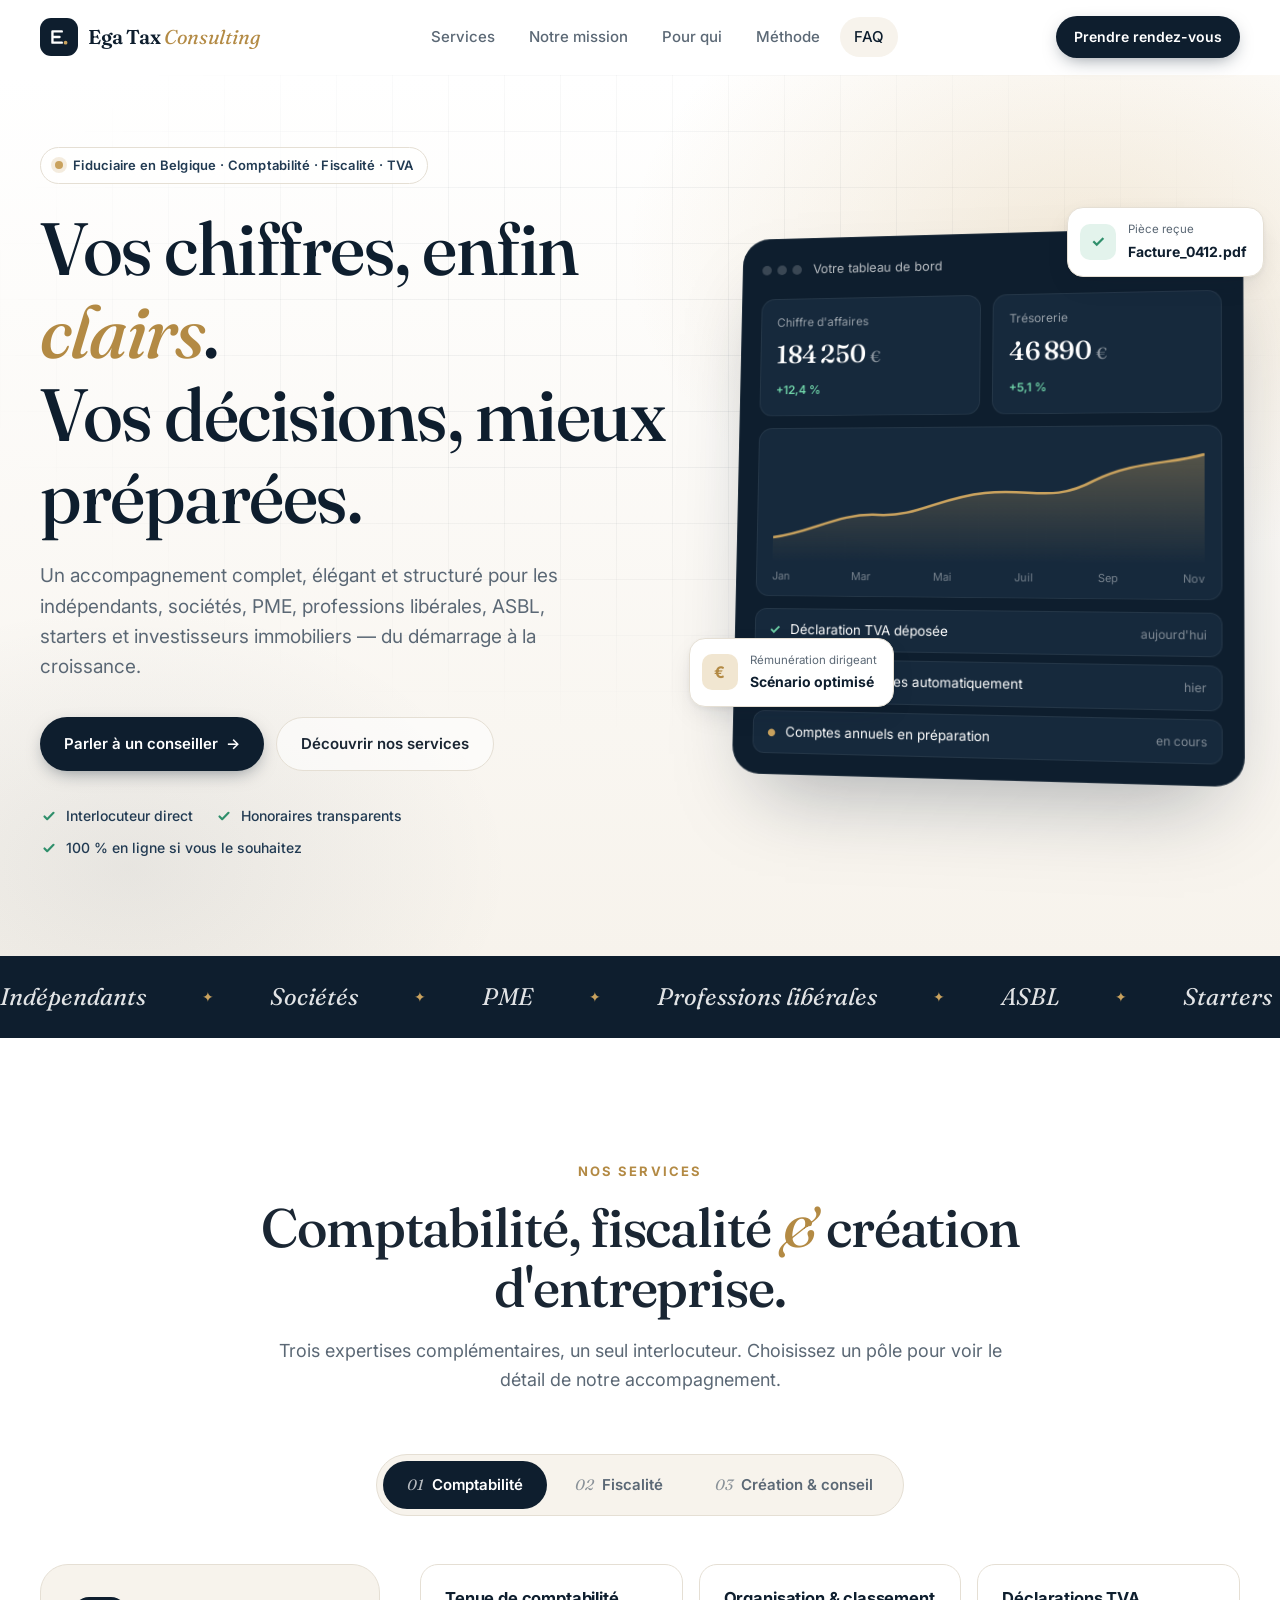
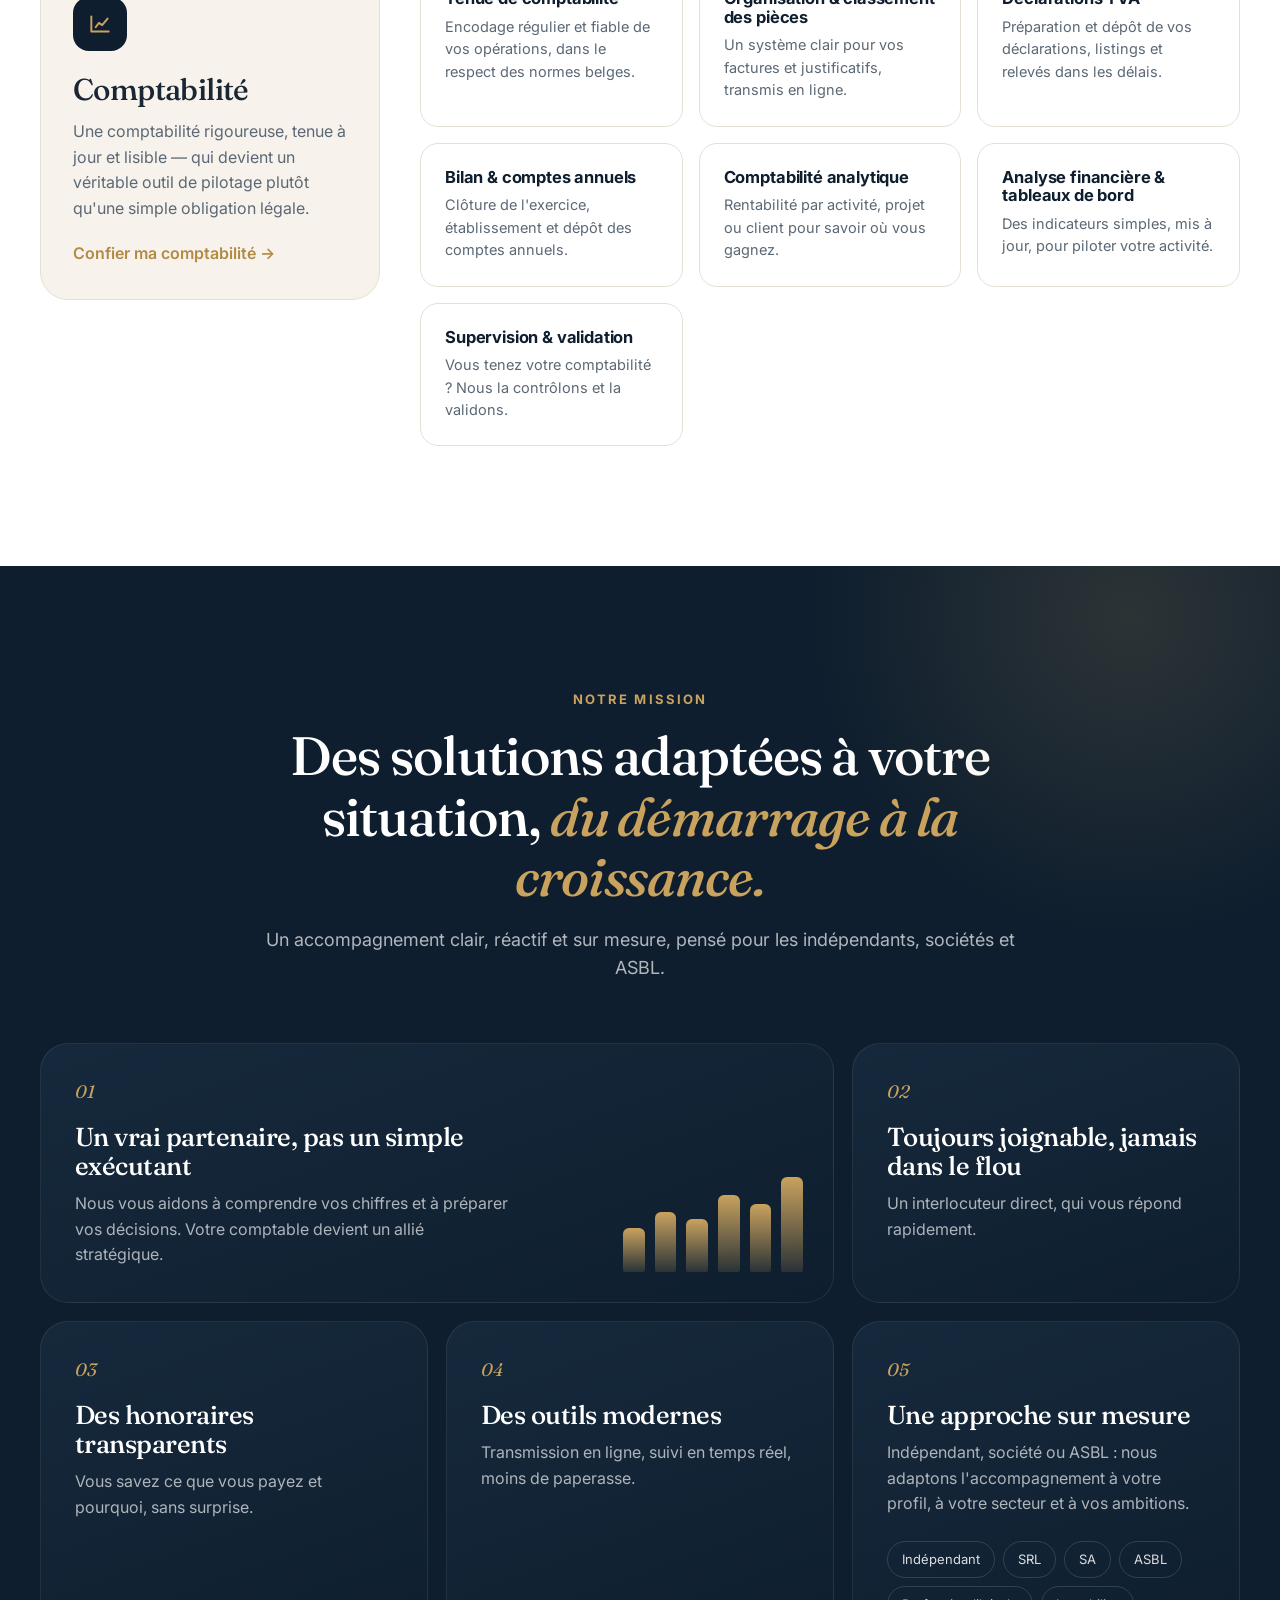
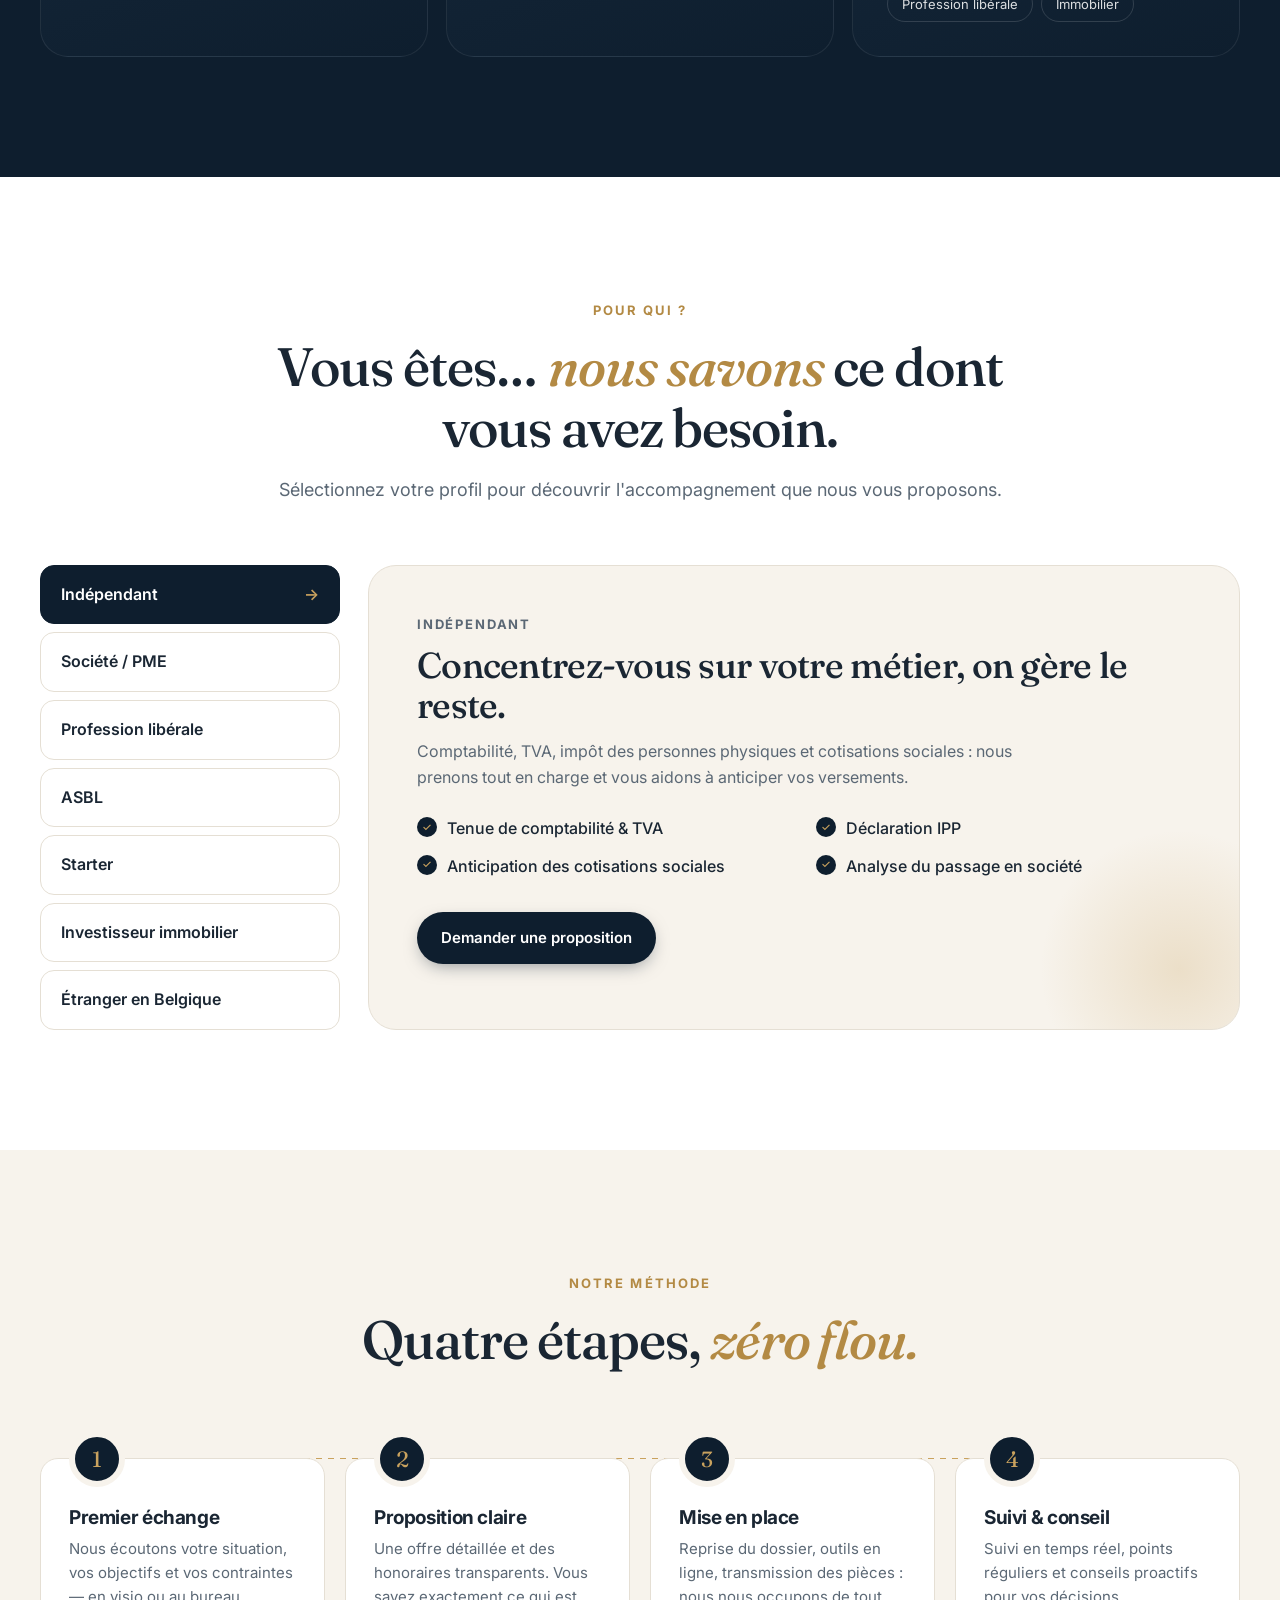
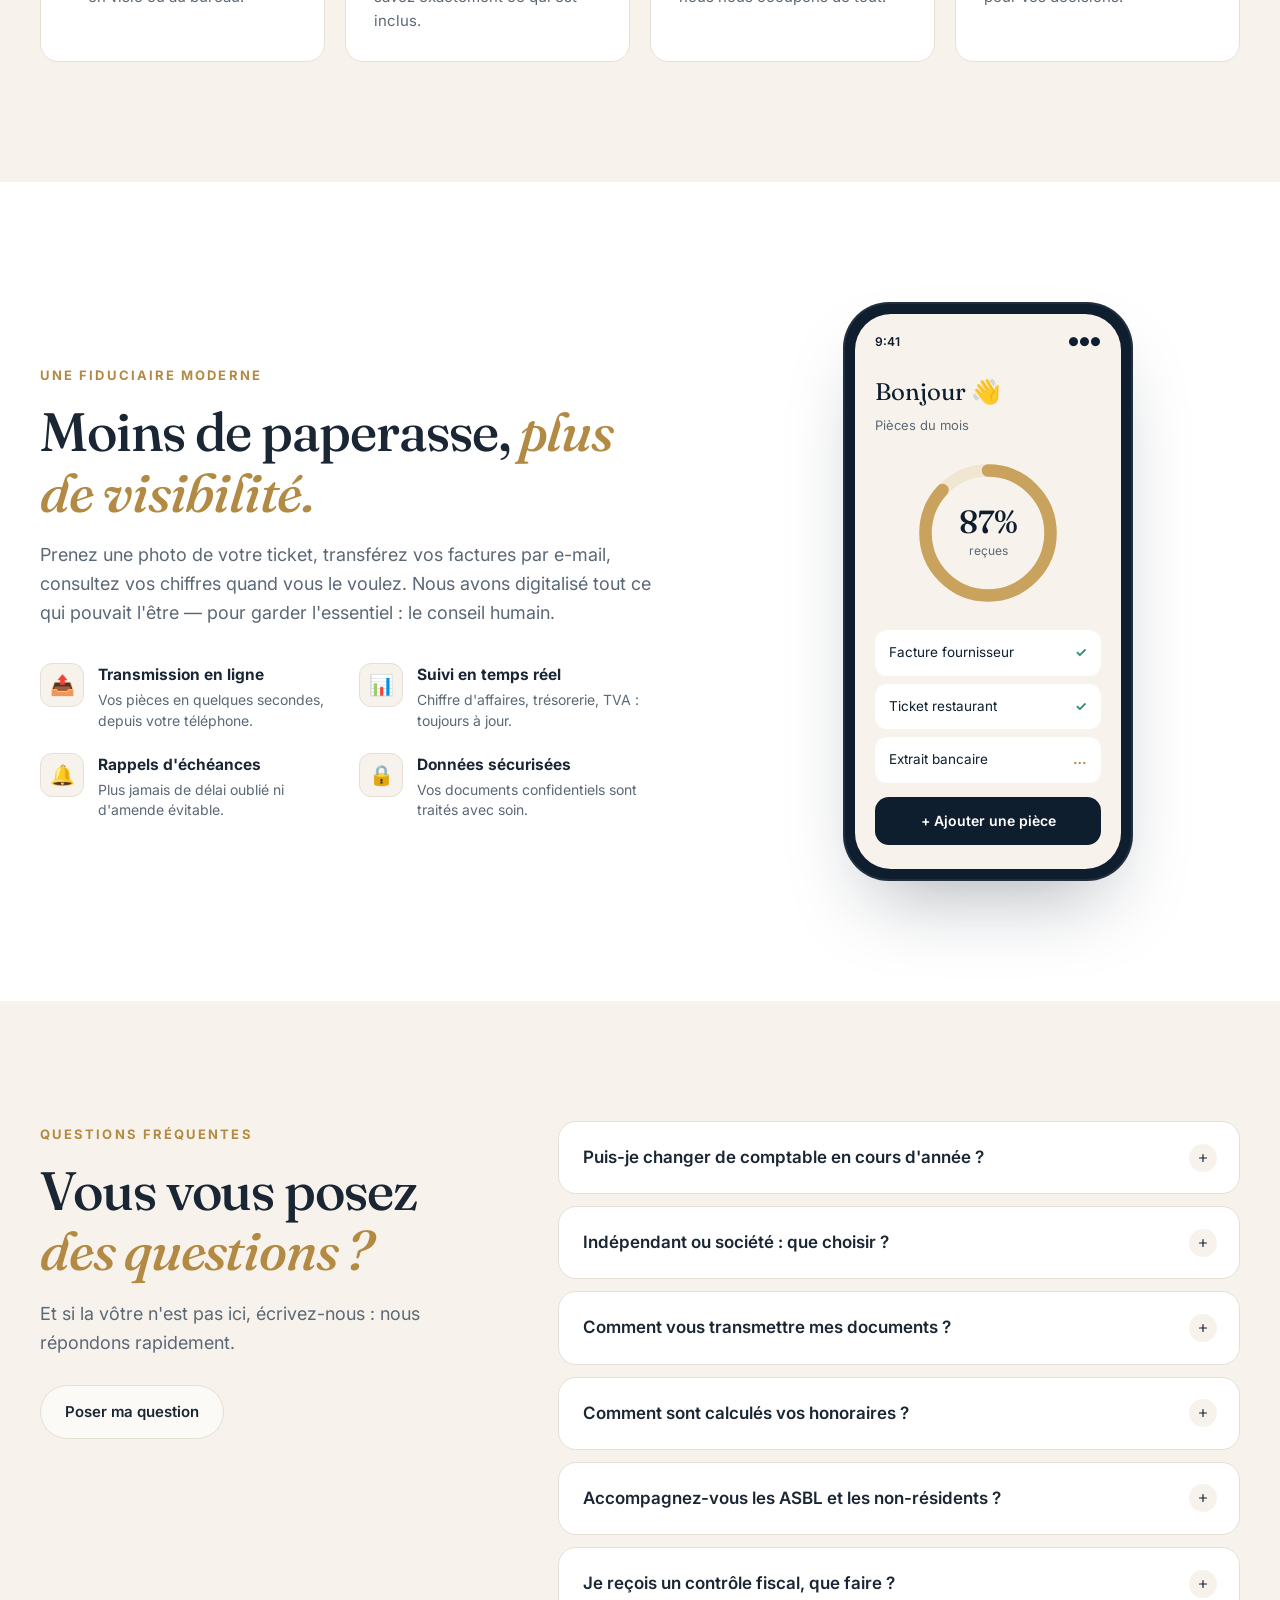
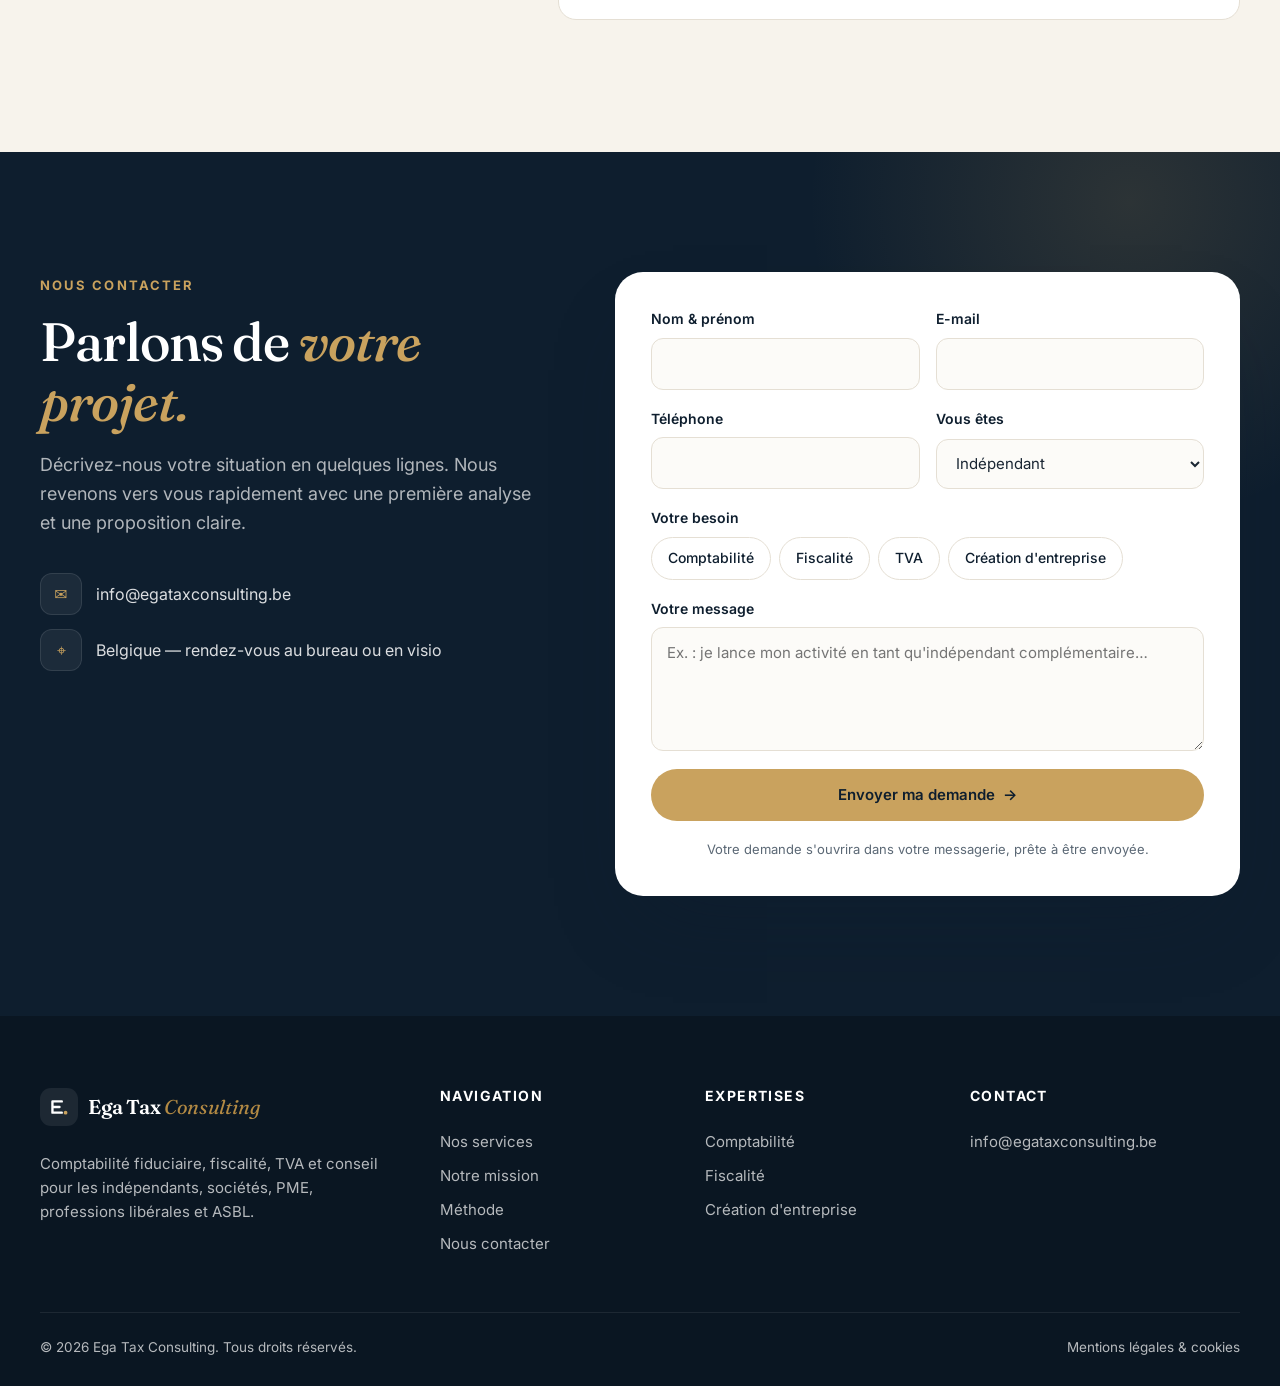
==== index.html @ bfbf15e9 "Site web Ega Tax Consulting Site vitrine statique et responsive : services (comptabilité, fiscalité," ====
<!doctype html>
<html lang="fr">
<head>
  <meta charset="utf-8">
  <meta name="viewport" content="width=device-width, initial-scale=1">
  <title>Ega Tax Consulting — Comptabilité, fiscalité & création d'entreprise</title>
  <meta name="description" content="Fiduciaire en Belgique : comptabilité, fiscalité, TVA et création d'entreprise pour indépendants, sociétés, PME, professions libérales, ASBL, starters et investisseurs immobiliers.">
  <meta name="theme-color" content="#0E1E2E">
  <meta property="og:title" content="Ega Tax Consulting — Vos chiffres, enfin clairs.">
  <meta property="og:description" content="Comptabilité, fiscalité et création d'entreprise. Un accompagnement clair, réactif et sur mesure.">
  <meta property="og:type" content="website">
  <link rel="icon" href="assets/favicon.svg" type="image/svg+xml">
  <link rel="preconnect" href="https://fonts.googleapis.com">
  <link rel="preconnect" href="https://fonts.gstatic.com" crossorigin>
  <link href="https://fonts.googleapis.com/css2?family=Fraunces:ital,opsz,wght@0,9..144,400;0,9..144,500;0,9..144,600;1,9..144,400;1,9..144,500&family=Inter:wght@400;500;600;700&display=swap" rel="stylesheet">
  <link rel="stylesheet" href="assets/styles.css">
  <script type="application/ld+json">
  {
    "@context": "https://schema.org",
    "@type": "AccountingService",
    "name": "Ega Tax Consulting",
    "description": "Comptabilité fiduciaire, fiscalité, TVA et conseil pour les indépendants, sociétés, PME, professions libérales et ASBL.",
    "email": "info@egataxconsulting.be",
    "areaServed": "BE",
    "knowsLanguage": "fr"
  }
  </script>
</head>
<body>
  <a class="skip" href="#main">Aller au contenu</a>

  <!-- ============ HEADER ============ -->
  <header class="nav" id="top">
    <div class="container nav__inner">
      <a href="#top" class="brand" aria-label="Ega Tax Consulting — accueil">
        <span class="brand__mark" aria-hidden="true">
          <svg viewBox="0 0 64 64"><path d="M18 20h20M18 32h15M18 44h20M18 20v24" stroke="currentColor" stroke-width="5" stroke-linecap="round" fill="none"/><circle cx="46" cy="44" r="4" fill="var(--gold)"/></svg>
        </span>
        <span class="brand__name">Ega Tax <span>Consulting</span></span>
      </a>
      <nav class="nav__links" aria-label="Navigation principale">
        <a href="#services">Services</a>
        <a href="#mission">Notre mission</a>
        <a href="#profils">Pour qui</a>
        <a href="#methode">Méthode</a>
        <a href="#faq">FAQ</a>
      </nav>
      <div class="nav__cta">
        <a href="#contact" class="btn btn--primary btn--sm">Prendre rendez-vous</a>
        <button class="burger" aria-label="Ouvrir le menu" aria-expanded="false" aria-controls="mobile-menu"><span></span><span></span></button>
      </div>
    </div>
    <div class="mobile-menu" id="mobile-menu" hidden>
      <a href="#services">Services</a>
      <a href="#mission">Notre mission</a>
      <a href="#profils">Pour qui</a>
      <a href="#methode">Méthode</a>
      <a href="#faq">FAQ</a>
      <a href="#contact" class="btn btn--primary">Prendre rendez-vous</a>
    </div>
  </header>

  <main id="main">
    <!-- ============ HERO ============ -->
    <section class="hero">
      <div class="hero__bg" aria-hidden="true"></div>
      <div class="container hero__grid">
        <div class="hero__copy">
          <p class="eyebrow reveal"><span class="dot"></span> Fiduciaire en Belgique · Comptabilité · Fiscalité · TVA</p>
          <h1 class="reveal">Vos chiffres, enfin <em>clairs</em>.<br>Vos décisions, mieux préparées.</h1>
          <p class="lead reveal">Un accompagnement complet, élégant et structuré pour les indépendants, sociétés, PME, professions libérales, ASBL, starters et investisseurs immobiliers — du démarrage à la croissance.</p>
          <div class="hero__actions reveal">
            <a href="#contact" class="btn btn--primary">Parler à un conseiller <span aria-hidden="true">→</span></a>
            <a href="#services" class="btn btn--ghost">Découvrir nos services</a>
          </div>
          <ul class="hero__proof reveal" aria-label="Nos engagements">
            <li><svg viewBox="0 0 20 20" aria-hidden="true"><path d="M5 10.5l3 3 7-7"/></svg>Interlocuteur direct</li>
            <li><svg viewBox="0 0 20 20" aria-hidden="true"><path d="M5 10.5l3 3 7-7"/></svg>Honoraires transparents</li>
            <li><svg viewBox="0 0 20 20" aria-hidden="true"><path d="M5 10.5l3 3 7-7"/></svg>100 % en ligne si vous le souhaitez</li>
          </ul>
        </div>

        <div class="hero__visual reveal" aria-label="Illustration de l'espace client">
          <div class="dash">
            <div class="dash__head">
              <div class="dash__dots"><i></i><i></i><i></i></div>
              <span>Votre tableau de bord</span>
              <span class="tag">Illustration</span>
            </div>
            <div class="dash__kpis">
              <div class="kpi"><small>Chiffre d'affaires</small><strong data-count="184250">0</strong><em class="up">+12,4 %</em></div>
              <div class="kpi"><small>Trésorerie</small><strong data-count="46890">0</strong><em class="up">+5,1 %</em></div>
            </div>
            <div class="dash__chart">
              <svg viewBox="0 0 320 120" preserveAspectRatio="none" aria-hidden="true">
                <defs>
                  <linearGradient id="g1" x1="0" x2="0" y1="0" y2="1"><stop offset="0" stop-color="#C9A25E" stop-opacity=".35"/><stop offset="1" stop-color="#C9A25E" stop-opacity="0"/></linearGradient>
                </defs>
                <path class="area" d="M0,95 C30,90 50,70 80,72 C110,74 125,55 160,50 C195,45 210,60 240,38 C270,18 295,22 320,12 L320,120 L0,120Z" fill="url(#g1)"/>
                <path class="line" d="M0,95 C30,90 50,70 80,72 C110,74 125,55 160,50 C195,45 210,60 240,38 C270,18 295,22 320,12" fill="none" stroke="#C9A25E" stroke-width="2.5"/>
              </svg>
              <div class="dash__months"><span>Jan</span><span>Mar</span><span>Mai</span><span>Juil</span><span>Sep</span><span>Nov</span></div>
            </div>
            <ul class="dash__feed">
              <li><span class="ok">✓</span> Déclaration TVA déposée <time>aujourd'hui</time></li>
              <li><span class="ok">✓</span> 23 pièces classées automatiquement <time>hier</time></li>
              <li><span class="wait">●</span> Comptes annuels en préparation <time>en cours</time></li>
            </ul>
          </div>
          <div class="float float--a"><span class="float__icon">€</span><div><small>Rémunération dirigeant</small><strong>Scénario optimisé</strong></div></div>
          <div class="float float--b"><span class="float__icon float__icon--green">✓</span><div><small>Pièce reçue</small><strong>Facture_0412.pdf</strong></div></div>
        </div>
      </div>
    </section>

    <!-- ============ AUDIENCE MARQUEE ============ -->
    <section class="marquee" aria-label="Nos clients">
      <div class="marquee__track">
        <span>Indépendants</span><span>Sociétés</span><span>PME</span><span>Professions libérales</span><span>ASBL</span><span>Starters</span><span>Investisseurs immobiliers</span><span>Non-résidents</span>
        <span aria-hidden="true">Indépendants</span><span aria-hidden="true">Sociétés</span><span aria-hidden="true">PME</span><span aria-hidden="true">Professions libérales</span><span aria-hidden="true">ASBL</span><span aria-hidden="true">Starters</span><span aria-hidden="true">Investisseurs immobiliers</span><span aria-hidden="true">Non-résidents</span>
      </div>
    </section>

    <!-- ============ SERVICES ============ -->
    <section class="section" id="services">
      <div class="container">
        <header class="section__head reveal">
          <p class="kicker">Nos services</p>
          <h2>Comptabilité, fiscalité <em>&amp;</em> création d'entreprise.</h2>
          <p class="section__sub">Trois expertises complémentaires, un seul interlocuteur. Choisissez un pôle pour voir le détail de notre accompagnement.</p>
        </header>

        <div class="tabs reveal" role="tablist" aria-label="Pôles de services">
          <button role="tab" aria-selected="true" aria-controls="p-compta" id="t-compta" class="tab">
            <span class="tab__num">01</span> Comptabilité
          </button>
          <button role="tab" aria-selected="false" aria-controls="p-fisca" id="t-fisca" class="tab" tabindex="-1">
            <span class="tab__num">02</span> Fiscalité
          </button>
          <button role="tab" aria-selected="false" aria-controls="p-crea" id="t-crea" class="tab" tabindex="-1">
            <span class="tab__num">03</span> Création &amp; conseil
          </button>
          <span class="tabs__ink" aria-hidden="true"></span>
        </div>

        <div class="panels">
          <!-- Comptabilité -->
          <div class="panel" role="tabpanel" id="p-compta" aria-labelledby="t-compta">
            <aside class="panel__intro">
              <div class="panel__icon"><svg viewBox="0 0 24 24"><path d="M4 19V5m0 14h16M8 15l3-4 3 2 5-6"/></svg></div>
              <h3>Comptabilité</h3>
              <p>Une comptabilité rigoureuse, tenue à jour et lisible — qui devient un véritable outil de pilotage plutôt qu'une simple obligation légale.</p>
              <a href="#contact" class="link">Confier ma comptabilité →</a>
            </aside>
            <ul class="cards">
              <li class="card"><h4>Tenue de comptabilité</h4><p>Encodage régulier et fiable de vos opérations, dans le respect des normes belges.</p></li>
              <li class="card"><h4>Organisation &amp; classement des pièces</h4><p>Un système clair pour vos factures et justificatifs, transmis en ligne.</p></li>
              <li class="card"><h4>Déclarations TVA</h4><p>Préparation et dépôt de vos déclarations, listings et relevés dans les délais.</p></li>
              <li class="card"><h4>Bilan &amp; comptes annuels</h4><p>Clôture de l'exercice, établissement et dépôt des comptes annuels.</p></li>
              <li class="card"><h4>Comptabilité analytique</h4><p>Rentabilité par activité, projet ou client pour savoir où vous gagnez.</p></li>
              <li class="card"><h4>Analyse financière &amp; tableaux de bord</h4><p>Des indicateurs simples, mis à jour, pour piloter votre activité.</p></li>
              <li class="card"><h4>Supervision &amp; validation</h4><p>Vous tenez votre comptabilité ? Nous la contrôlons et la validons.</p></li>
            </ul>
          </div>

          <!-- Fiscalité -->
          <div class="panel" role="tabpanel" id="p-fisca" aria-labelledby="t-fisca" hidden>
            <aside class="panel__intro">
              <div class="panel__icon"><svg viewBox="0 0 24 24"><path d="M7 17L17 7M8 8.5a1.5 1.5 0 100-.01M16 16.5a1.5 1.5 0 100-.01"/></svg></div>
              <h3>Fiscalité</h3>
              <p>Payer le juste impôt, ni plus ni moins. Nous anticipons, optimisons dans le cadre légal et vous défendons en cas de contrôle.</p>
              <a href="#contact" class="link">Faire le point sur ma fiscalité →</a>
            </aside>
            <ul class="cards">
              <li class="card"><h4>Impôt des personnes physiques</h4><p>Déclaration complète et vérification de l'avertissement-extrait de rôle.</p></li>
              <li class="card"><h4>Impôt des sociétés</h4><p>Déclaration, versements anticipés et planification fiscale.</p></li>
              <li class="card"><h4>Personnes morales &amp; non-résidents</h4><p>ASBL, fondations et contribuables non-résidents.</p></li>
              <li class="card"><h4>Rémunération du dirigeant</h4><p>Le bon mix rémunération, dividendes et avantages pour votre situation.</p></li>
              <li class="card"><h4>Conseil fiscal &amp; TVA</h4><p>Réponses claires à vos questions, avant de prendre une décision.</p></li>
              <li class="card"><h4>Contrôle fiscal</h4><p>Préparation, assistance et défense face à l'administration.</p></li>
              <li class="card"><h4>Fiscalité des étrangers en Belgique</h4><p>Expatriés, impatriés, frontaliers : une fiscalité souvent complexe, rendue simple.</p></li>
              <li class="card"><h4>Donations &amp; successions</h4><p>Anticiper la transmission de votre patrimoine sereinement.</p></li>
            </ul>
          </div>

          <!-- Création -->
          <div class="panel" role="tabpanel" id="p-crea" aria-labelledby="t-crea" hidden>
            <aside class="panel__intro">
              <div class="panel__icon"><svg viewBox="0 0 24 24"><path d="M12 3l2.5 5.5L20 9l-4 4 1 6-5-3-5 3 1-6-4-4 5.5-.5z"/></svg></div>
              <h3>Création &amp; conseil d'entreprise</h3>
              <p>De l'idée au lancement, puis à chaque étape clé : nous structurons votre projet sur des bases juridiques et financières solides.</p>
              <a href="#contact" class="link">Lancer mon projet →</a>
            </aside>
            <ul class="cards">
              <li class="card"><h4>Choix de la forme juridique</h4><p>Indépendant, SRL, SA, ASBL… le bon véhicule pour votre projet.</p></li>
              <li class="card"><h4>Création &amp; immatriculations</h4><p>BCE, guichet d'entreprises, caisse d'assurances sociales, TVA.</p></li>
              <li class="card"><h4>Statuts &amp; coordination notaire</h4><p>Rédaction des statuts et lien direct avec votre notaire.</p></li>
              <li class="card"><h4>Démarrage d'activité</h4><p>ONSS, TVA, publications : un lancement sans oubli.</p></li>
              <li class="card"><h4>Business plan &amp; plan financier</h4><p>Un plan crédible pour vous, votre banque et vos investisseurs.</p></li>
              <li class="card"><h4>Financement &amp; subsides</h4><p>Identification des aides et accompagnement dans les démarches.</p></li>
              <li class="card"><h4>Passage en société</h4><p>Savoir quand et comment passer d'indépendant à société.</p></li>
              <li class="card"><h4>Droit des sociétés &amp; publications</h4><p>Assemblées, modifications statutaires, publications au Moniteur.</p></li>
              <li class="card"><h4>Cessation &amp; clôture</h4><p>Arrêter une activité proprement, sans mauvaise surprise.</p></li>
            </ul>
          </div>
        </div>
      </div>
    </section>

    <!-- ============ MISSION / WHY ============ -->
    <section class="section section--ink" id="mission">
      <div class="container">
        <header class="section__head reveal">
          <p class="kicker kicker--light">Notre mission</p>
          <h2>Des solutions adaptées à votre situation, <em>du démarrage à la croissance.</em></h2>
          <p class="section__sub">Un accompagnement clair, réactif et sur mesure, pensé pour les indépendants, sociétés et ASBL.</p>
        </header>
        <div class="bento">
          <article class="tile tile--wide reveal">
            <span class="tile__n">01</span>
            <h3>Un vrai partenaire, pas un simple exécutant</h3>
            <p>Nous vous aidons à comprendre vos chiffres et à préparer vos décisions. Votre comptable devient un allié stratégique.</p>
            <div class="tile__art" aria-hidden="true">
              <div class="bars"><i style="--h:40%"></i><i style="--h:55%"></i><i style="--h:48%"></i><i style="--h:70%"></i><i style="--h:62%"></i><i style="--h:86%"></i></div>
            </div>
          </article>
          <article class="tile reveal">
            <span class="tile__n">02</span>
            <h3>Toujours joignable, jamais dans le flou</h3>
            <p>Un interlocuteur direct, qui vous répond rapidement.</p>
          </article>
          <article class="tile reveal">
            <span class="tile__n">03</span>
            <h3>Des honoraires transparents</h3>
            <p>Vous savez ce que vous payez et pourquoi, sans surprise.</p>
          </article>
          <article class="tile reveal">
            <span class="tile__n">04</span>
            <h3>Des outils modernes</h3>
            <p>Transmission en ligne, suivi en temps réel, moins de paperasse.</p>
          </article>
          <article class="tile reveal">
            <span class="tile__n">05</span>
            <h3>Une approche sur mesure</h3>
            <p>Indépendant, société ou ASBL : nous adaptons l'accompagnement à votre profil, à votre secteur et à vos ambitions.</p>
            <div class="chips" aria-hidden="true"><span>Indépendant</span><span>SRL</span><span>SA</span><span>ASBL</span><span>Profession libérale</span><span>Immobilier</span></div>
          </article>
        </div>
      </div>
    </section>

    <!-- ============ PROFILS ============ -->
    <section class="section" id="profils">
      <div class="container">
        <header class="section__head reveal">
          <p class="kicker">Pour qui ?</p>
          <h2>Vous êtes… <em>nous savons</em> ce dont vous avez besoin.</h2>
          <p class="section__sub">Sélectionnez votre profil pour découvrir l'accompagnement que nous vous proposons.</p>
        </header>
        <div class="profiles reveal">
          <div class="profiles__list" role="radiogroup" aria-label="Votre profil">
            <button class="pchip is-active" role="radio" aria-checked="true" data-p="independant">Indépendant</button>
            <button class="pchip" role="radio" aria-checked="false" data-p="societe">Société / PME</button>
            <button class="pchip" role="radio" aria-checked="false" data-p="liberal">Profession libérale</button>
            <button class="pchip" role="radio" aria-checked="false" data-p="asbl">ASBL</button>
            <button class="pchip" role="radio" aria-checked="false" data-p="starter">Starter</button>
            <button class="pchip" role="radio" aria-checked="false" data-p="immo">Investisseur immobilier</button>
            <button class="pchip" role="radio" aria-checked="false" data-p="expat">Étranger en Belgique</button>
          </div>
          <div class="profiles__card" aria-live="polite">
            <div class="profiles__body">
              <p class="profiles__kicker" id="pf-kicker"></p>
              <h3 id="pf-title"></h3>
              <p id="pf-text"></p>
              <ul id="pf-list" class="checklist"></ul>
              <a href="#contact" class="btn btn--primary" id="pf-cta">Demander une proposition</a>
            </div>
          </div>
        </div>
      </div>
    </section>

    <!-- ============ METHODE ============ -->
    <section class="section section--cream" id="methode">
      <div class="container">
        <header class="section__head reveal">
          <p class="kicker">Notre méthode</p>
          <h2>Quatre étapes, <em>zéro flou.</em></h2>
        </header>
        <ol class="steps">
          <li class="step reveal"><span class="step__n">1</span><h3>Premier échange</h3><p>Nous écoutons votre situation, vos objectifs et vos contraintes — en visio ou au bureau.</p></li>
          <li class="step reveal"><span class="step__n">2</span><h3>Proposition claire</h3><p>Une offre détaillée et des honoraires transparents. Vous savez exactement ce qui est inclus.</p></li>
          <li class="step reveal"><span class="step__n">3</span><h3>Mise en place</h3><p>Reprise du dossier, outils en ligne, transmission des pièces : nous nous occupons de tout.</p></li>
          <li class="step reveal"><span class="step__n">4</span><h3>Suivi &amp; conseil</h3><p>Suivi en temps réel, points réguliers et conseils proactifs pour vos décisions.</p></li>
        </ol>
      </div>
    </section>

    <!-- ============ DIGITAL ============ -->
    <section class="section">
      <div class="container digital">
        <div class="digital__copy reveal">
          <p class="kicker">Une fiduciaire moderne</p>
          <h2>Moins de paperasse, <em>plus de visibilité.</em></h2>
          <p class="section__sub">Prenez une photo de votre ticket, transférez vos factures par e-mail, consultez vos chiffres quand vous le voulez. Nous avons digitalisé tout ce qui pouvait l'être — pour garder l'essentiel : le conseil humain.</p>
          <ul class="features">
            <li><span>📤</span><div><strong>Transmission en ligne</strong><small>Vos pièces en quelques secondes, depuis votre téléphone.</small></div></li>
            <li><span>📊</span><div><strong>Suivi en temps réel</strong><small>Chiffre d'affaires, trésorerie, TVA : toujours à jour.</small></div></li>
            <li><span>🔔</span><div><strong>Rappels d'échéances</strong><small>Plus jamais de délai oublié ni d'amende évitable.</small></div></li>
            <li><span>🔒</span><div><strong>Données sécurisées</strong><small>Vos documents confidentiels sont traités avec soin.</small></div></li>
          </ul>
        </div>
        <div class="phone reveal" aria-hidden="true">
          <div class="phone__screen">
            <div class="phone__top"><span>9:41</span><span>●●●</span></div>
            <p class="phone__hello">Bonjour 👋</p>
            <p class="phone__label">Pièces du mois</p>
            <div class="phone__ring"><svg viewBox="0 0 120 120"><circle cx="60" cy="60" r="50" class="bg"/><circle cx="60" cy="60" r="50" class="fg"/></svg><strong>87%</strong><small>reçues</small></div>
            <div class="phone__row"><span>Facture fournisseur</span><b>✓</b></div>
            <div class="phone__row"><span>Ticket restaurant</span><b>✓</b></div>
            <div class="phone__row muted"><span>Extrait bancaire</span><b>…</b></div>
            <div class="phone__btn">+ Ajouter une pièce</div>
          </div>
        </div>
      </div>
    </section>

    <!-- ============ FAQ ============ -->
    <section class="section section--cream" id="faq">
      <div class="container faq">
        <header class="section__head section__head--left reveal">
          <p class="kicker">Questions fréquentes</p>
          <h2>Vous vous posez <em>des questions ?</em></h2>
          <p class="section__sub">Et si la vôtre n'est pas ici, écrivez-nous : nous répondons rapidement.</p>
          <a href="#contact" class="btn btn--ghost">Poser ma question</a>
        </header>
        <div class="faq__list reveal">
          <details>
            <summary>Puis-je changer de comptable en cours d'année ?</summary>
            <p>Oui. Nous prenons contact avec votre comptable actuel pour organiser la reprise de votre dossier et assurer une transition sans rupture de vos obligations.</p>
          </details>
          <details>
            <summary>Indépendant ou société : que choisir ?</summary>
            <p>Cela dépend de vos revenus, de vos risques, de vos projets et de votre patrimoine. Nous comparons les scénarios chiffrés avec vous avant toute décision, puis nous nous chargeons des démarches.</p>
          </details>
          <details>
            <summary>Comment vous transmettre mes documents ?</summary>
            <p>En ligne, de préférence : photo, e-mail ou dépôt sur votre espace. Nous restons évidemment disponibles si vous préférez nous remettre vos documents en main propre.</p>
          </details>
          <details>
            <summary>Comment sont calculés vos honoraires ?</summary>
            <p>Selon la taille et la complexité de votre dossier. Vous recevez une proposition claire et détaillée avant de vous engager : pas de frais cachés.</p>
          </details>
          <details>
            <summary>Accompagnez-vous les ASBL et les non-résidents ?</summary>
            <p>Oui. Nous prenons en charge la comptabilité et les obligations des ASBL, ainsi que la fiscalité des personnes morales, des non-résidents et des étrangers établis en Belgique.</p>
          </details>
          <details>
            <summary>Je reçois un contrôle fiscal, que faire ?</summary>
            <p>Ne répondez pas dans la précipitation. Contactez-nous : nous analysons la demande, préparons les éléments et vous assistons dans les échanges avec l'administration.</p>
          </details>
        </div>
      </div>
    </section>

    <!-- ============ CONTACT ============ -->
    <section class="section section--ink contact" id="contact">
      <div class="container contact__grid">
        <div class="contact__copy reveal">
          <p class="kicker kicker--light">Nous contacter</p>
          <h2>Parlons de <em>votre projet.</em></h2>
          <p class="section__sub">Décrivez-nous votre situation en quelques lignes. Nous revenons vers vous rapidement avec une première analyse et une proposition claire.</p>
          <ul class="contact__info">
            <li><span>✉</span><a href="mailto:info@egataxconsulting.be">info@egataxconsulting.be</a></li>
            <li><span>⌖</span>Belgique — rendez-vous au bureau ou en visio</li>
          </ul>
        </div>
        <form class="form reveal" id="contact-form" novalidate>
          <div class="form__row">
            <label>Nom &amp; prénom<input name="nom" required autocomplete="name"></label>
            <label>E-mail<input name="email" type="email" required autocomplete="email"></label>
          </div>
          <div class="form__row">
            <label>Téléphone<input name="tel" type="tel" autocomplete="tel"></label>
            <label>Vous êtes
              <select name="profil">
                <option>Indépendant</option><option>Société / PME</option><option>Profession libérale</option><option>ASBL</option><option>Starter</option><option>Investisseur immobilier</option><option>Particulier</option>
              </select>
            </label>
          </div>
          <fieldset class="form__needs">
            <legend>Votre besoin</legend>
            <label class="check"><input type="checkbox" name="besoin" value="Comptabilité"><span>Comptabilité</span></label>
            <label class="check"><input type="checkbox" name="besoin" value="Fiscalité"><span>Fiscalité</span></label>
            <label class="check"><input type="checkbox" name="besoin" value="TVA"><span>TVA</span></label>
            <label class="check"><input type="checkbox" name="besoin" value="Création d'entreprise"><span>Création d'entreprise</span></label>
          </fieldset>
          <label>Votre message<textarea name="message" rows="4" required placeholder="Ex. : je lance mon activité en tant qu'indépendant complémentaire…"></textarea></label>
          <button class="btn btn--gold btn--block" type="submit">Envoyer ma demande <span aria-hidden="true">→</span></button>
          <p class="form__note" id="form-note" role="status">Votre demande s'ouvrira dans votre messagerie, prête à être envoyée.</p>
        </form>
      </div>
    </section>
  </main>

  <!-- ============ FOOTER ============ -->
  <footer class="footer">
    <div class="container footer__grid">
      <div>
        <a href="#top" class="brand brand--light">
          <span class="brand__mark" aria-hidden="true"><svg viewBox="0 0 64 64"><path d="M18 20h20M18 32h15M18 44h20M18 20v24" stroke="currentColor" stroke-width="5" stroke-linecap="round" fill="none"/><circle cx="46" cy="44" r="4" fill="var(--gold)"/></svg></span>
          <span class="brand__name">Ega Tax <span>Consulting</span></span>
        </a>
        <p class="footer__about">Comptabilité fiduciaire, fiscalité, TVA et conseil pour les indépendants, sociétés, PME, professions libérales et ASBL.</p>
      </div>
      <nav aria-label="Pied de page">
        <h4>Navigation</h4>
        <a href="#services">Nos services</a><a href="#mission">Notre mission</a><a href="#methode">Méthode</a><a href="#contact">Nous contacter</a>
      </nav>
      <nav aria-label="Services">
        <h4>Expertises</h4>
        <a href="#services" data-tab="t-compta">Comptabilité</a><a href="#services" data-tab="t-fisca">Fiscalité</a><a href="#services" data-tab="t-crea">Création d'entreprise</a>
      </nav>
      <div>
        <h4>Contact</h4>
        <a href="mailto:info@egataxconsulting.be">info@egataxconsulting.be</a>
      </div>
    </div>
    <div class="container footer__bottom">
      <span>© <span id="year"></span> Ega Tax Consulting. Tous droits réservés.</span>
      <a href="mentions-legales.html">Mentions légales &amp; cookies</a>
    </div>
  </footer>

  <script src="assets/main.js" defer></script>
</body>
</html>
---- assets/styles.css ----
/* =========================================================
   Ega Tax Consulting — design system
   ========================================================= */
:root {
  --ink: #0E1E2E;
  --ink-2: #16293C;
  --ink-3: #213A52;
  --cream: #F7F3EC;
  --paper: #FFFFFF;
  --gold: #C9A25E;
  --gold-2: #B38A44;
  --gold-soft: #F1E6D1;
  --text: #1A2633;
  --muted: #5B6875;
  --line: #E5DFD4;
  --green: #2F8F6B;

  --serif: "Fraunces", Georgia, "Times New Roman", serif;
  --sans: "Inter", system-ui, -apple-system, "Segoe UI", Roboto, sans-serif;

  --r-sm: 10px;
  --r: 18px;
  --r-lg: 28px;
  --shadow-sm: 0 1px 2px rgba(14,30,46,.06), 0 2px 8px rgba(14,30,46,.05);
  --shadow: 0 10px 30px -10px rgba(14,30,46,.18), 0 2px 6px rgba(14,30,46,.05);
  --shadow-lg: 0 40px 80px -30px rgba(14,30,46,.35);
  --ease: cubic-bezier(.2,.7,.2,1);
  --container: 1200px;
}

*, *::before, *::after { box-sizing: border-box; }
html { scroll-behavior: smooth; scroll-padding-top: 90px; -webkit-text-size-adjust: 100%; }
body {
  margin: 0; font-family: var(--sans); color: var(--text); background: var(--paper);
  font-size: 16px; line-height: 1.6; -webkit-font-smoothing: antialiased; overflow-x: hidden;
}
img, svg { display: block; max-width: 100%; }
a { color: inherit; text-decoration: none; }
button { font: inherit; color: inherit; cursor: pointer; background: none; border: 0; }
h1, h2, h3, h4 { margin: 0; line-height: 1.12; letter-spacing: -.02em; }
h1, h2 { font-family: var(--serif); font-weight: 500; }
h1 em, h2 em { font-style: italic; color: var(--gold-2); }
p { margin: 0; }
::selection { background: var(--gold); color: var(--ink); }

.container { width: min(100% - 32px, var(--container)); margin-inline: auto; }
.skip { position: absolute; left: -999px; top: 8px; background: var(--ink); color: #fff; padding: 8px 14px; border-radius: 8px; z-index: 100; }
.skip:focus { left: 16px; }
:focus-visible { outline: 2px solid var(--gold); outline-offset: 3px; border-radius: 6px; }

/* ---------- Buttons ---------- */
.btn {
  display: inline-flex; align-items: center; justify-content: center; gap: .5em;
  padding: 14px 24px; border-radius: 999px; font-weight: 600; font-size: 15px;
  transition: transform .25s var(--ease), box-shadow .25s var(--ease), background .25s, color .25s, border-color .25s;
  white-space: nowrap;
}
.btn span { transition: transform .25s var(--ease); }
.btn:hover span { transform: translateX(3px); }
.btn--primary { background: var(--ink); color: #fff; box-shadow: 0 6px 18px -6px rgba(14,30,46,.5); }
.btn--primary:hover { transform: translateY(-2px); box-shadow: 0 12px 26px -8px rgba(14,30,46,.55); }
.btn--gold { background: var(--gold); color: var(--ink); }
.btn--gold:hover { background: #D6B272; transform: translateY(-2px); }
.btn--ghost { border: 1.5px solid var(--line); background: rgba(255,255,255,.6); }
.btn--ghost:hover { border-color: var(--ink); }
.btn--sm { padding: 10px 18px; font-size: 14px; }
.btn--block { width: 100%; }
.link { font-weight: 600; color: var(--gold-2); border-bottom: 1px solid transparent; transition: border-color .2s; }
.link:hover { border-color: currentColor; }

/* ---------- Nav ---------- */
.nav {
  position: sticky; top: 0; z-index: 50;
  background: rgba(255,255,255,.72); backdrop-filter: saturate(160%) blur(14px); -webkit-backdrop-filter: saturate(160%) blur(14px);
  border-bottom: 1px solid transparent; transition: border-color .3s, background .3s;
}
.nav.is-scrolled { border-color: var(--line); background: rgba(255,255,255,.9); }
.nav__inner { display: flex; align-items: center; justify-content: space-between; height: 74px; gap: 24px; }
.brand { display: inline-flex; align-items: center; gap: 10px; }
.brand__mark { width: 38px; height: 38px; border-radius: 11px; background: var(--ink); color: #fff; display: grid; place-items: center; }
.brand__mark svg { width: 30px; height: 30px; }
.brand__name { font-family: var(--serif); font-size: 20px; font-weight: 600; letter-spacing: -.01em; color: var(--ink); }
.brand__name span { color: var(--gold-2); font-weight: 400; font-style: italic; }
.brand--light .brand__name { color: #fff; }
.brand--light .brand__mark { background: rgba(255,255,255,.08); }
.nav__links { display: flex; gap: 6px; }
.nav__links a { padding: 8px 14px; border-radius: 999px; font-size: 15px; font-weight: 500; color: var(--muted); transition: color .2s, background .2s; }
.nav__links a:hover, .nav__links a.is-active { color: var(--ink); background: var(--cream); }
.nav__cta { display: flex; align-items: center; gap: 10px; }
.burger { display: none; width: 44px; height: 44px; border-radius: 12px; position: relative; }
.burger span { position: absolute; left: 12px; right: 12px; height: 2px; background: var(--ink); border-radius: 2px; transition: transform .3s var(--ease), top .3s var(--ease); }
.burger span:first-child { top: 17px; } .burger span:last-child { top: 25px; }
.burger[aria-expanded="true"] span:first-child { top: 21px; transform: rotate(45deg); }
.burger[aria-expanded="true"] span:last-child { top: 21px; transform: rotate(-45deg); }
.mobile-menu { display: grid; gap: 4px; padding: 12px 16px 20px; border-top: 1px solid var(--line); background: #fff; }
.mobile-menu[hidden] { display: none; }
.mobile-menu a:not(.btn) { padding: 12px 8px; font-weight: 500; border-bottom: 1px solid var(--line); }
.mobile-menu .btn { margin-top: 12px; }

/* ---------- Hero ---------- */
.hero { position: relative; padding: 72px 0 96px; overflow: hidden; }
.hero__bg {
  position: absolute; inset: 0; z-index: -1;
  background:
    radial-gradient(60% 60% at 85% 20%, rgba(201,162,94,.22), transparent 60%),
    radial-gradient(50% 50% at 10% 90%, rgba(14,30,46,.07), transparent 60%),
    linear-gradient(180deg, #fff 0%, var(--cream) 100%);
}
.hero__bg::after {
  content: ""; position: absolute; inset: 0;
  background-image: linear-gradient(rgba(14,30,46,.05) 1px, transparent 1px), linear-gradient(90deg, rgba(14,30,46,.05) 1px, transparent 1px);
  background-size: 56px 56px;
  mask-image: radial-gradient(70% 60% at 50% 30%, #000 30%, transparent 75%);
  -webkit-mask-image: radial-gradient(70% 60% at 50% 30%, #000 30%, transparent 75%);
}
.hero__grid { display: grid; grid-template-columns: 1.1fr .9fr; gap: 64px; align-items: center; }
.eyebrow { display: inline-flex; align-items: center; gap: 10px; font-size: 13px; font-weight: 600; letter-spacing: .02em; color: var(--ink-3); background: rgba(255,255,255,.8); border: 1px solid var(--line); padding: 7px 14px; border-radius: 999px; }
.dot { width: 8px; height: 8px; border-radius: 50%; background: var(--gold); box-shadow: 0 0 0 4px rgba(201,162,94,.2); animation: pulse 2.4s infinite; }
@keyframes pulse { 50% { box-shadow: 0 0 0 8px rgba(201,162,94,0); } }
.hero h1 { font-size: clamp(40px, 6vw, 74px); margin: 24px 0 22px; color: var(--ink); }
.lead { font-size: clamp(17px, 1.6vw, 19px); color: var(--muted); max-width: 560px; }
.hero__actions { display: flex; flex-wrap: wrap; gap: 12px; margin-top: 34px; }
.hero__proof { display: flex; flex-wrap: wrap; gap: 10px 22px; list-style: none; padding: 0; margin: 34px 0 0; font-size: 14px; color: var(--ink-3); font-weight: 500; }
.hero__proof li { display: inline-flex; align-items: center; gap: 8px; }
.hero__proof svg { width: 18px; height: 18px; fill: none; stroke: var(--green); stroke-width: 2.4; stroke-linecap: round; stroke-linejoin: round; }

/* dashboard mock */
.hero__visual { position: relative; perspective: 1400px; }
.dash {
  background: var(--ink); color: #fff; border-radius: var(--r-lg); padding: 20px; box-shadow: var(--shadow-lg);
  transform: rotateY(-8deg) rotateX(4deg); transform-style: preserve-3d; transition: transform .6s var(--ease);
  border: 1px solid rgba(255,255,255,.08);
}
.hero__visual:hover .dash { transform: rotateY(0) rotateX(0); }
.dash__head { display: flex; align-items: center; gap: 12px; font-size: 13px; color: rgba(255,255,255,.7); margin-bottom: 18px; }
.dash__dots { display: flex; gap: 6px; } .dash__dots i { width: 10px; height: 10px; border-radius: 50%; background: rgba(255,255,255,.18); }
.tag { margin-left: auto; font-size: 11px; padding: 3px 9px; border-radius: 999px; background: rgba(201,162,94,.15); color: var(--gold); }
.dash__kpis { display: grid; grid-template-columns: 1fr 1fr; gap: 12px; }
.kpi { background: var(--ink-2); border-radius: 14px; padding: 14px 16px; border: 1px solid rgba(255,255,255,.06); }
.kpi small { display: block; font-size: 12px; color: rgba(255,255,255,.55); }
.kpi strong { display: block; font-family: var(--serif); font-size: 26px; font-weight: 500; margin: 4px 0 2px; font-variant-numeric: tabular-nums; }
.kpi strong::after { content: " €"; font-size: 16px; color: rgba(255,255,255,.5); }
.kpi em { font-style: normal; font-size: 12px; font-weight: 600; }
.up { color: #6FD3A8; }
.dash__chart { margin-top: 12px; background: var(--ink-2); border-radius: 14px; padding: 16px 16px 10px; border: 1px solid rgba(255,255,255,.06); }
.dash__chart svg { width: 100%; height: 120px; }
.dash__chart .line { stroke-dasharray: 600; stroke-dashoffset: 600; animation: draw 2.2s .4s var(--ease) forwards; }
.dash__chart .area { opacity: 0; animation: fade 1s 1.4s forwards; }
@keyframes draw { to { stroke-dashoffset: 0; } }
@keyframes fade { to { opacity: 1; } }
.dash__months { display: flex; justify-content: space-between; font-size: 11px; color: rgba(255,255,255,.4); margin-top: 6px; }
.dash__feed { list-style: none; padding: 0; margin: 12px 0 0; display: grid; gap: 8px; font-size: 13.5px; }
.dash__feed li { display: flex; align-items: center; gap: 10px; background: var(--ink-2); padding: 10px 14px; border-radius: 12px; border: 1px solid rgba(255,255,255,.06); }
.dash__feed time { margin-left: auto; font-size: 12px; color: rgba(255,255,255,.45); }
.ok { color: #6FD3A8; font-weight: 700; } .wait { color: var(--gold); font-size: 10px; }
.float {
  position: absolute; display: flex; align-items: center; gap: 12px; background: #fff; color: var(--ink);
  padding: 12px 16px 12px 12px; border-radius: 16px; box-shadow: var(--shadow); border: 1px solid var(--line);
  animation: bob 6s ease-in-out infinite;
}
.float small { display: block; font-size: 11.5px; color: var(--muted); }
.float strong { font-size: 14px; }
.float__icon { width: 36px; height: 36px; border-radius: 10px; display: grid; place-items: center; background: var(--gold-soft); color: var(--gold-2); font-weight: 700; }
.float__icon--green { background: #E3F3EC; color: var(--green); }
.float--a { left: -40px; bottom: 70px; }
.float--b { right: -24px; top: -22px; animation-delay: -3s; }
@keyframes bob { 50% { transform: translateY(-10px); } }

/* ---------- Marquee ---------- */
.marquee { background: var(--ink); color: #fff; overflow: hidden; padding: 22px 0; }
.marquee__track { display: flex; gap: 56px; width: max-content; animation: marquee 38s linear infinite; }
.marquee span { font-family: var(--serif); font-size: 24px; font-style: italic; white-space: nowrap; display: inline-flex; align-items: center; gap: 56px; color: rgba(255,255,255,.88); }
.marquee span::after { content: "✦"; font-style: normal; font-size: 14px; color: var(--gold); }
@keyframes marquee { to { transform: translateX(-50%); } }

/* ---------- Sections ---------- */
.section { padding: 120px 0; }
.section--cream { background: var(--cream); }
.section--ink { background: var(--ink); color: #fff; position: relative; overflow: hidden; }
.section--ink::before { content: ""; position: absolute; width: 700px; height: 700px; right: -200px; top: -300px; background: radial-gradient(circle, rgba(201,162,94,.16), transparent 65%); pointer-events: none; }
.section--ink h2 em { color: var(--gold); }
.section__head { text-align: center; max-width: 760px; margin: 0 auto 60px; }
.section__head--left { text-align: left; margin: 0; }
.kicker { display: inline-block; font-size: 13px; font-weight: 700; letter-spacing: .16em; text-transform: uppercase; color: var(--gold-2); margin-bottom: 16px; }
.kicker--light { color: var(--gold); }
.section h2 { font-size: clamp(32px, 4.6vw, 54px); }
.section__sub { margin-top: 18px; font-size: 18px; color: var(--muted); }
.section--ink .section__sub { color: rgba(255,255,255,.68); }

/* ---------- Tabs / services ---------- */
.tabs { position: relative; display: flex; justify-content: center; gap: 4px; margin: 0 auto 48px; padding: 6px; background: var(--cream); border-radius: 999px; width: fit-content; max-width: 100%; border: 1px solid var(--line); }
.tab { position: relative; z-index: 1; padding: 12px 24px; border-radius: 999px; font-weight: 600; font-size: 15px; color: var(--muted); transition: color .3s; display: inline-flex; gap: 8px; align-items: center; white-space: nowrap; }
.tab[aria-selected="true"] { color: #fff; }
.tab__num { font-family: var(--serif); font-style: italic; font-weight: 400; opacity: .7; }
.tabs__ink { position: absolute; z-index: 0; top: 6px; bottom: 6px; left: 0; width: 0; background: var(--ink); border-radius: 999px; transition: transform .45s var(--ease), width .45s var(--ease); }
.panel { display: grid; grid-template-columns: 340px 1fr; gap: 40px; align-items: start; animation: panelIn .5s var(--ease); }
.panel[hidden] { display: none; }
@keyframes panelIn { from { opacity: 0; transform: translateY(12px); } }
.panel__intro { position: sticky; top: 110px; background: var(--cream); border-radius: var(--r-lg); padding: 32px; border: 1px solid var(--line); }
.panel__icon { width: 54px; height: 54px; border-radius: 16px; background: var(--ink); display: grid; place-items: center; margin-bottom: 22px; }
.panel__icon svg { width: 26px; height: 26px; fill: none; stroke: var(--gold); stroke-width: 1.8; stroke-linecap: round; stroke-linejoin: round; }
.panel__intro h3 { font-family: var(--serif); font-weight: 500; font-size: 30px; margin-bottom: 12px; }
.panel__intro p { color: var(--muted); margin-bottom: 20px; }
.cards { list-style: none; margin: 0; padding: 0; display: grid; grid-template-columns: repeat(auto-fill, minmax(240px, 1fr)); gap: 16px; }
.card { position: relative; padding: 24px; border-radius: var(--r); background: #fff; border: 1px solid var(--line); transition: transform .3s var(--ease), box-shadow .3s var(--ease), border-color .3s; overflow: hidden; }
.card::before { content: ""; position: absolute; left: 0; top: 0; height: 3px; width: 0; background: var(--gold); transition: width .4s var(--ease); }
.card:hover { transform: translateY(-4px); box-shadow: var(--shadow); border-color: transparent; }
.card:hover::before { width: 100%; }
.card h4 { font-size: 16.5px; margin-bottom: 8px; color: var(--ink); letter-spacing: -.01em; }
.card p { font-size: 14.5px; color: var(--muted); line-height: 1.55; }

/* ---------- Bento ---------- */
.bento { position: relative; display: grid; grid-template-columns: repeat(3, 1fr); gap: 18px; }
.tile { background: linear-gradient(160deg, var(--ink-2), var(--ink)); border: 1px solid rgba(255,255,255,.08); border-radius: var(--r-lg); padding: 34px; position: relative; overflow: hidden; transition: border-color .3s, transform .3s var(--ease); }
.tile:hover { border-color: rgba(201,162,94,.45); transform: translateY(-3px); }
.tile--wide { grid-column: span 2; }
.tile__n { font-family: var(--serif); font-style: italic; color: var(--gold); font-size: 18px; }
.tile h3 { font-family: var(--serif); font-weight: 500; font-size: 26px; margin: 16px 0 10px; max-width: 420px; }
.tile p { color: rgba(255,255,255,.66); max-width: 440px; }
.tile__art { position: absolute; right: 30px; bottom: 30px; width: 180px; height: 110px; }
.bars { display: flex; align-items: flex-end; gap: 10px; height: 100%; }
.bars i { flex: 1; height: var(--h); border-radius: 6px 6px 2px 2px; background: linear-gradient(180deg, var(--gold), rgba(201,162,94,.15)); transform-origin: bottom; transform: scaleY(0); transition: transform 1s var(--ease); }
.tile.is-in .bars i { transform: scaleY(1); }
.bars i:nth-child(2){transition-delay:.08s}.bars i:nth-child(3){transition-delay:.16s}.bars i:nth-child(4){transition-delay:.24s}.bars i:nth-child(5){transition-delay:.32s}.bars i:nth-child(6){transition-delay:.4s}
.chips { display: flex; flex-wrap: wrap; gap: 8px; margin-top: 24px; }
.chips span { padding: 7px 14px; border-radius: 999px; font-size: 13px; border: 1px solid rgba(255,255,255,.14); color: rgba(255,255,255,.85); }

/* ---------- Profiles ---------- */
.profiles { display: grid; grid-template-columns: 300px 1fr; gap: 28px; align-items: stretch; }
.profiles__list { display: grid; gap: 8px; align-content: start; }
.pchip { text-align: left; padding: 16px 20px; border-radius: 14px; border: 1px solid var(--line); font-weight: 600; transition: all .25s var(--ease); display: flex; justify-content: space-between; align-items: center; }
.pchip::after { content: "→"; opacity: 0; transform: translateX(-6px); transition: all .25s var(--ease); color: var(--gold); }
.pchip:hover { border-color: var(--ink); }
.pchip.is-active { background: var(--ink); color: #fff; border-color: var(--ink); }
.pchip.is-active::after { opacity: 1; transform: none; }
.profiles__card { background: var(--cream); border-radius: var(--r-lg); padding: 48px; border: 1px solid var(--line); position: relative; overflow: hidden; }
.profiles__card::after { content: ""; position: absolute; right: -80px; bottom: -80px; width: 280px; height: 280px; border-radius: 50%; background: radial-gradient(circle, rgba(201,162,94,.25), transparent 70%); }
.profiles__body { position: relative; z-index: 1; transition: opacity .25s, transform .25s var(--ease); }
.profiles__body.is-swap { opacity: 0; transform: translateY(8px); }
.profiles__kicker { font-size: 13px; font-weight: 700; letter-spacing: .14em; text-transform: uppercase; color: var(--gold-2); }
.profiles__card h3 { font-family: var(--serif); font-weight: 500; font-size: clamp(26px, 3vw, 36px); margin: 10px 0 14px; }
.profiles__card p { color: var(--muted); max-width: 600px; }
.checklist { list-style: none; padding: 0; margin: 26px 0 32px; display: grid; grid-template-columns: 1fr 1fr; gap: 12px 24px; }
.checklist li { position: relative; padding-left: 30px; font-weight: 500; }
.checklist li::before { content: "✓"; position: absolute; left: 0; top: 1px; width: 20px; height: 20px; border-radius: 50%; background: var(--ink); color: var(--gold); font-size: 11px; display: grid; place-items: center; }

/* ---------- Steps ---------- */
.steps { list-style: none; padding: 0; margin: 0; display: grid; grid-template-columns: repeat(4, 1fr); gap: 20px; counter-reset: s; position: relative; }
.steps::before { content: ""; position: absolute; top: 28px; left: 8%; right: 8%; height: 1px; background: repeating-linear-gradient(90deg, var(--gold) 0 6px, transparent 6px 12px); }
.step { position: relative; background: #fff; border-radius: var(--r); padding: 28px; border: 1px solid var(--line); }
.step__n { width: 56px; height: 56px; margin: -56px 0 20px; border-radius: 50%; background: var(--ink); color: var(--gold); font-family: var(--serif); font-size: 22px; display: grid; place-items: center; border: 6px solid var(--cream); }
.steps { padding-top: 28px; }
.step h3 { font-size: 19px; margin-bottom: 8px; }
.step p { color: var(--muted); font-size: 15px; }

/* ---------- Digital ---------- */
.digital { display: grid; grid-template-columns: 1.1fr .9fr; gap: 80px; align-items: center; }
.features { list-style: none; padding: 0; margin: 36px 0 0; display: grid; grid-template-columns: 1fr 1fr; gap: 22px; }
.features li { display: flex; gap: 14px; }
.features li > span { flex: none; width: 44px; height: 44px; border-radius: 12px; background: var(--cream); display: grid; place-items: center; font-size: 20px; border: 1px solid var(--line); }
.features strong { display: block; font-size: 15.5px; }
.features small { color: var(--muted); font-size: 14px; line-height: 1.45; display: block; margin-top: 2px; }
.phone { justify-self: center; width: 290px; padding: 12px; border-radius: 46px; background: var(--ink); box-shadow: var(--shadow-lg), inset 0 0 0 2px rgba(255,255,255,.08); transform: rotate(4deg); transition: transform .6s var(--ease); }
.phone:hover { transform: rotate(0); }
.phone__screen { background: var(--cream); border-radius: 36px; padding: 18px 20px 24px; min-height: 540px; }
.phone__top { display: flex; justify-content: space-between; font-size: 12px; font-weight: 600; color: var(--ink); margin-bottom: 22px; }
.phone__hello { font-family: var(--serif); font-size: 24px; color: var(--ink); }
.phone__label { font-size: 13px; color: var(--muted); margin-top: 4px; }
.phone__ring { position: relative; width: 150px; height: 150px; margin: 22px auto; display: grid; place-items: center; }
.phone__ring svg { position: absolute; inset: 0; transform: rotate(-90deg); }
.phone__ring circle { fill: none; stroke-width: 10; }
.phone__ring .bg { stroke: var(--gold-soft); }
.phone__ring .fg { stroke: var(--gold); stroke-linecap: round; stroke-dasharray: 314; stroke-dashoffset: 314; transition: stroke-dashoffset 1.6s var(--ease); }
.phone.is-in .phone__ring .fg { stroke-dashoffset: 41; }
.phone__ring strong { font-family: var(--serif); font-size: 32px; font-weight: 500; color: var(--ink); line-height: 1; margin-top: 46px; }
.phone__ring small { color: var(--muted); font-size: 12px; margin-bottom: 46px; }
.phone__row { display: flex; justify-content: space-between; background: #fff; padding: 12px 14px; border-radius: 12px; font-size: 13.5px; margin-bottom: 8px; color: var(--ink); }
.phone__row b { color: var(--green); }
.phone__row.muted b { color: var(--gold-2); }
.phone__btn { margin-top: 14px; text-align: center; background: var(--ink); color: #fff; padding: 13px; border-radius: 14px; font-weight: 600; font-size: 14px; }

/* ---------- FAQ ---------- */
.faq { display: grid; grid-template-columns: .8fr 1.2fr; gap: 64px; align-items: start; }
.faq .section__head .btn { margin-top: 28px; }
.faq__list details { background: #fff; border: 1px solid var(--line); border-radius: var(--r); margin-bottom: 12px; transition: box-shadow .3s; }
.faq__list details[open] { box-shadow: var(--shadow-sm); }
.faq__list summary { list-style: none; cursor: pointer; padding: 22px 60px 22px 24px; font-weight: 600; font-size: 17px; position: relative; }
.faq__list summary::-webkit-details-marker { display: none; }
.faq__list summary::after { content: ""; position: absolute; right: 22px; top: 50%; width: 28px; height: 28px; margin-top: -14px; border-radius: 50%; background: var(--cream) url("data:image/svg+xml,%3Csvg xmlns='http://www.w3.org/2000/svg' viewBox='0 0 24 24' fill='none' stroke='%230E1E2E' stroke-width='2' stroke-linecap='round'%3E%3Cpath d='M12 6v12M6 12h12'/%3E%3C/svg%3E") center/14px no-repeat; transition: transform .3s var(--ease), background-color .3s; }
.faq__list details[open] summary::after { transform: rotate(45deg); background-color: var(--gold-soft); }
.faq__list details p { padding: 0 24px 22px; color: var(--muted); }

/* ---------- Contact ---------- */
.contact__grid { position: relative; display: grid; grid-template-columns: .9fr 1.1fr; gap: 64px; align-items: start; }
.contact__info { list-style: none; padding: 0; margin: 36px 0 0; display: grid; gap: 14px; }
.contact__info li { display: flex; align-items: center; gap: 14px; color: rgba(255,255,255,.85); }
.contact__info span { width: 42px; height: 42px; border-radius: 12px; display: grid; place-items: center; background: rgba(255,255,255,.06); color: var(--gold); border: 1px solid rgba(255,255,255,.1); }
.contact__info a:hover { color: var(--gold); }
.form { background: #fff; color: var(--text); border-radius: var(--r-lg); padding: 36px; display: grid; gap: 18px; box-shadow: var(--shadow-lg); }
.form__row { display: grid; grid-template-columns: 1fr 1fr; gap: 16px; }
.form label { display: grid; gap: 7px; font-size: 14px; font-weight: 600; color: var(--ink); }
.form small { font-weight: 400; color: var(--muted); }
.form input:not([type=checkbox]), .form select, .form textarea {
  width: 100%; font: inherit; font-weight: 400; font-size: 15px; padding: 13px 15px; border-radius: 12px; border: 1.5px solid var(--line); background: #FCFBF8; color: var(--text); transition: border-color .2s, box-shadow .2s, background .2s;
}
.form textarea { resize: vertical; min-height: 110px; }
.form input:focus, .form select:focus, .form textarea:focus { outline: none; border-color: var(--gold); background: #fff; box-shadow: 0 0 0 4px rgba(201,162,94,.18); }
.form .is-invalid { border-color: #C2554A !important; }
.form__needs { border: 0; padding: 0; margin: 0; display: flex; flex-wrap: wrap; gap: 8px; }
.form__needs legend { font-size: 14px; font-weight: 600; color: var(--ink); margin-bottom: 8px; padding: 0; }
.check { display: inline-flex !important; cursor: pointer; }
.check input { position: absolute; opacity: 0; }
.check span { padding: 9px 16px; border-radius: 999px; border: 1.5px solid var(--line); font-weight: 500; font-size: 14px; transition: all .2s; }
.check input:checked + span { background: var(--ink); color: #fff; border-color: var(--ink); }
.check input:focus-visible + span { outline: 2px solid var(--gold); outline-offset: 2px; }
.form__note { font-size: 13px; color: var(--muted); text-align: center; }
.form__note.is-error { color: #C2554A; }

/* ---------- Footer ---------- */
.footer { background: #0A1622; color: rgba(255,255,255,.7); padding: 72px 0 28px; font-size: 15px; }
.footer__grid { display: grid; grid-template-columns: 1.6fr 1fr 1fr 1.2fr; gap: 40px; }
.footer h4 { color: #fff; font-size: 14px; letter-spacing: .1em; text-transform: uppercase; margin-bottom: 16px; }
.footer nav, .footer__grid > div { display: grid; gap: 10px; align-content: start; }
.footer a:hover { color: var(--gold); }
.footer__about { margin-top: 16px; max-width: 340px; line-height: 1.6; }
.footer__bottom { display: flex; justify-content: space-between; flex-wrap: wrap; gap: 12px; margin-top: 56px; padding-top: 24px; border-top: 1px solid rgba(255,255,255,.08); font-size: 13.5px; }

/* ---------- Reveal ---------- */
.reveal { opacity: 0; transform: translateY(24px); transition: opacity .8s var(--ease), transform .8s var(--ease); }
.reveal.is-in { opacity: 1; transform: none; }
.no-js .reveal { opacity: 1; transform: none; }

/* ---------- Responsive ---------- */
@media (max-width: 1080px) {
  .nav__links { display: none; }
  .burger { display: block; }
  .hero__grid, .digital, .faq, .contact__grid { grid-template-columns: 1fr; gap: 56px; }
  .hero__visual { max-width: 520px; margin: 0 auto; width: 100%; }
  .panel { grid-template-columns: 1fr; }
  .panel__intro { position: static; }
  .profiles { grid-template-columns: 1fr; }
  .profiles__list { display: flex; overflow-x: auto; padding-bottom: 6px; scrollbar-width: none; }
  .profiles__list::-webkit-scrollbar { display: none; }
  .pchip { white-space: nowrap; flex: none; }
  .pchip::after { display: none; }
  .steps { grid-template-columns: 1fr 1fr; row-gap: 56px; }
  .steps::before { display: none; }
  .footer__grid { grid-template-columns: 1fr 1fr; }
}
@media (max-width: 720px) {
  .nav__cta .btn { display: none; }
  .section { padding: 84px 0; }
  .hero { padding: 40px 0 72px; }
  .float--a { left: -6px; bottom: -44px; }
  .float--b { right: -6px; top: -26px; }
  .dash { transform: none; padding: 14px; }
  .kpi strong { font-size: 21px; }
  .tabs { width: 100%; overflow-x: auto; justify-content: flex-start; scrollbar-width: none; }
  .tabs::-webkit-scrollbar { display: none; }
  .tab { padding: 10px 16px; font-size: 14px; }
  .bento { grid-template-columns: 1fr; }
  .tile--wide { grid-column: auto; }
  .tile { padding: 28px; }
  .tile__art { position: static; margin-top: 24px; width: 100%; }
  .profiles__card { padding: 30px 24px; }
  .checklist, .features { grid-template-columns: 1fr; }
  .steps { grid-template-columns: 1fr; }
  .form { padding: 24px; }
  .form__row { grid-template-columns: 1fr; }
  .footer__grid { grid-template-columns: 1fr; }
  .marquee span { font-size: 20px; }
}
@media (prefers-reduced-motion: reduce) {
  *, *::before, *::after { animation-duration: .01ms !important; animation-iteration-count: 1 !important; transition-duration: .01ms !important; scroll-behavior: auto !important; }
  .reveal { opacity: 1; transform: none; }
}
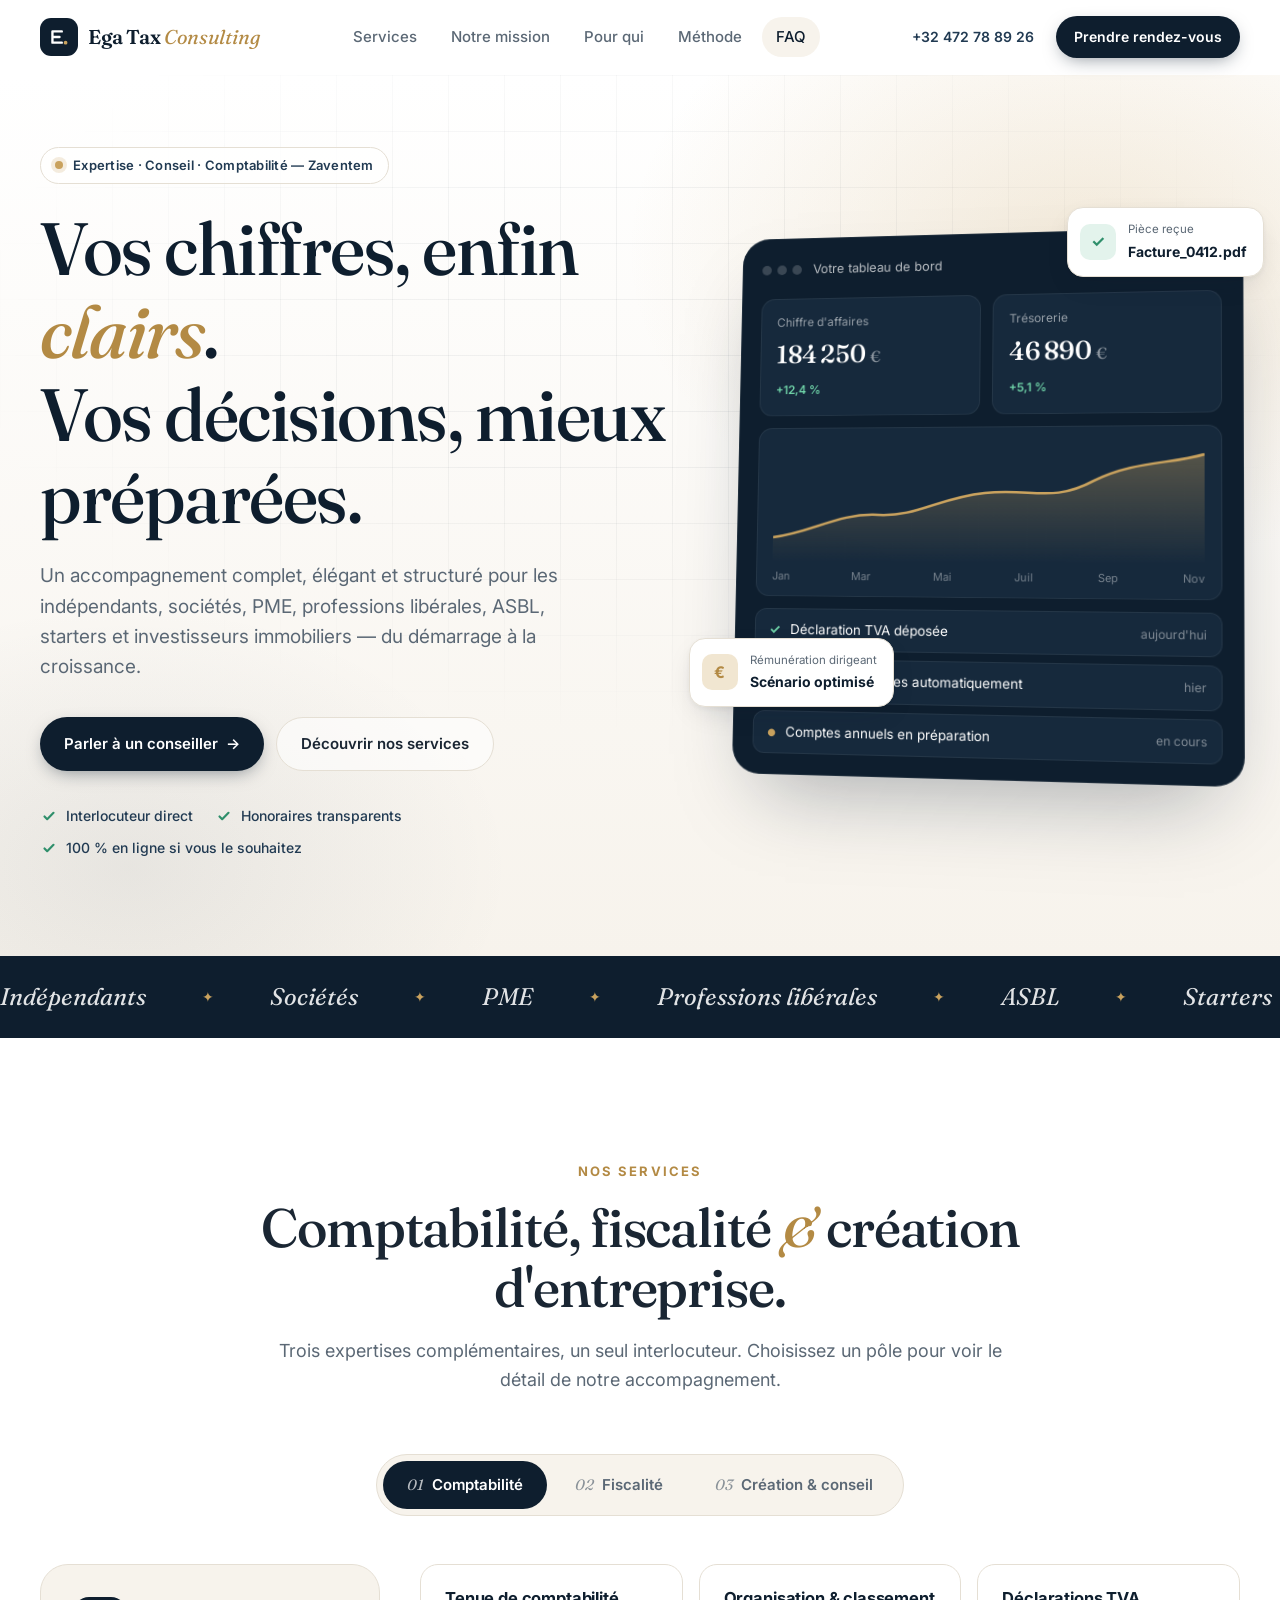
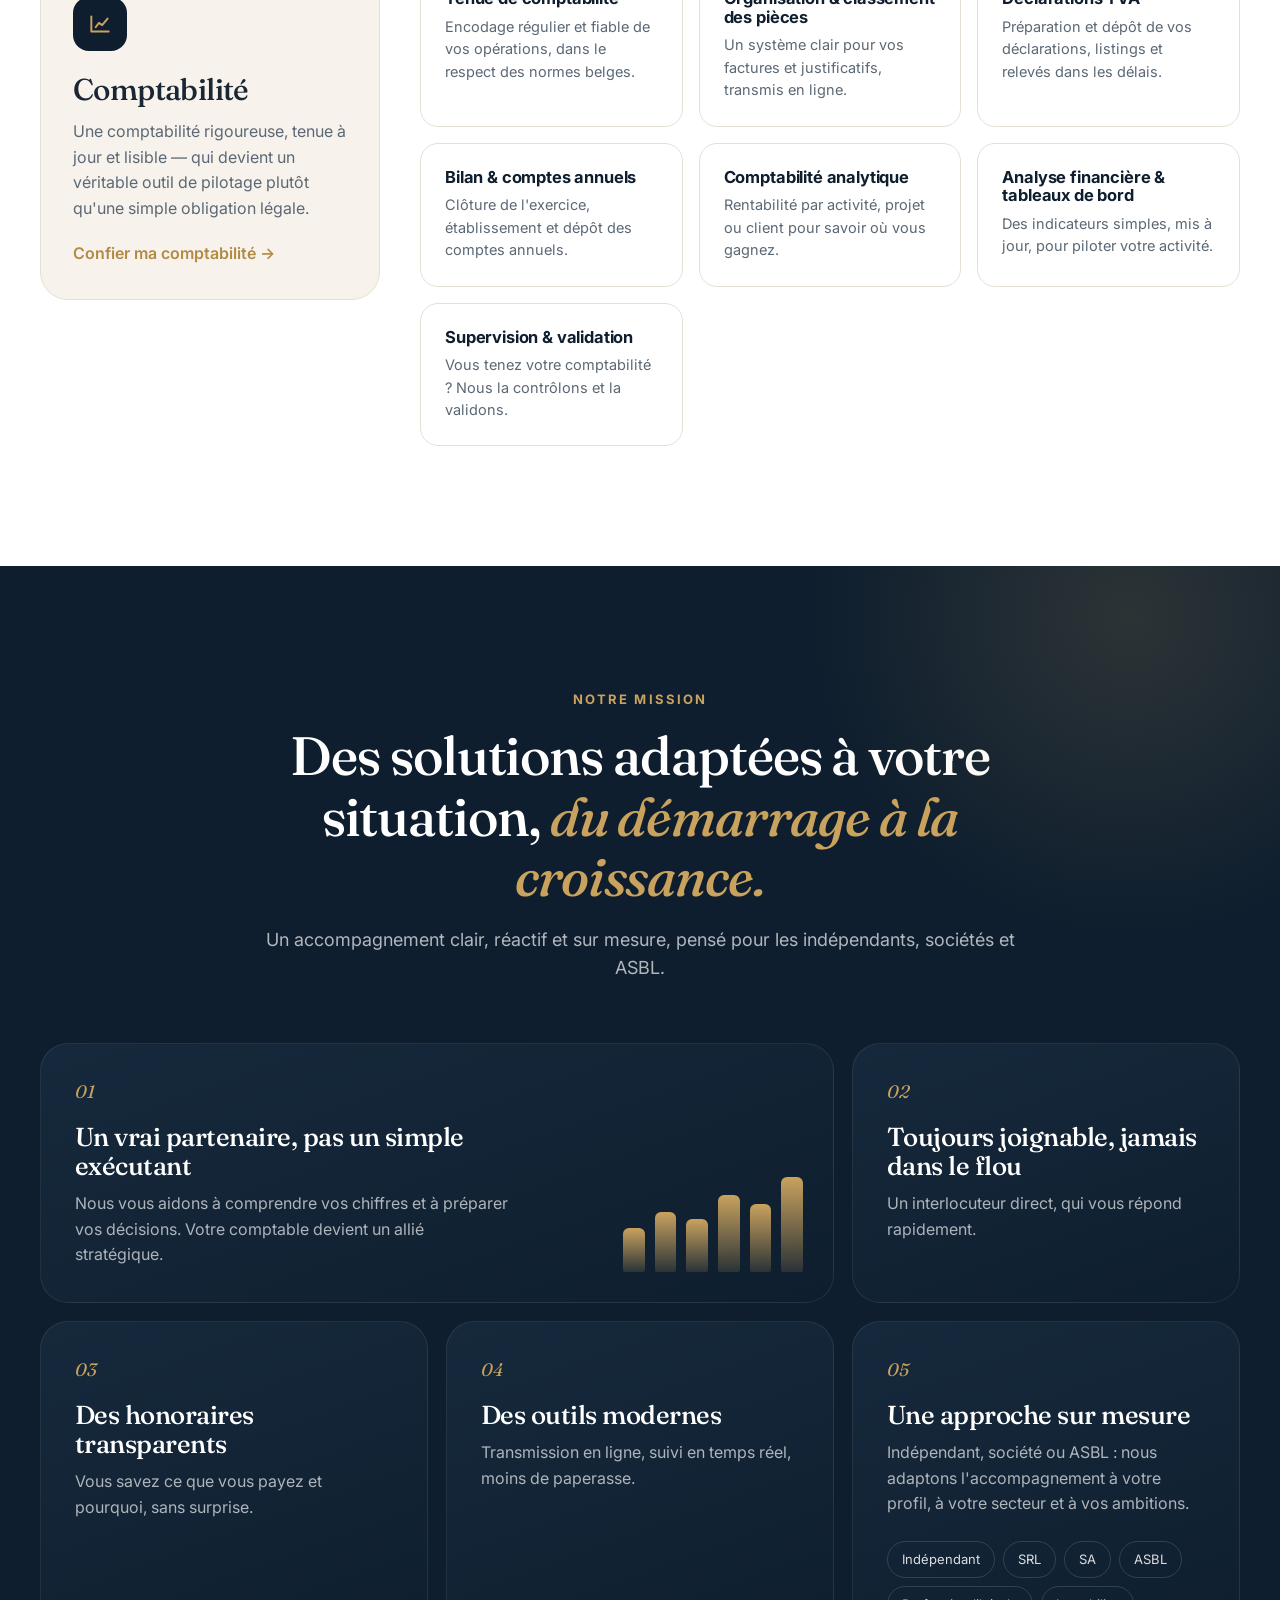
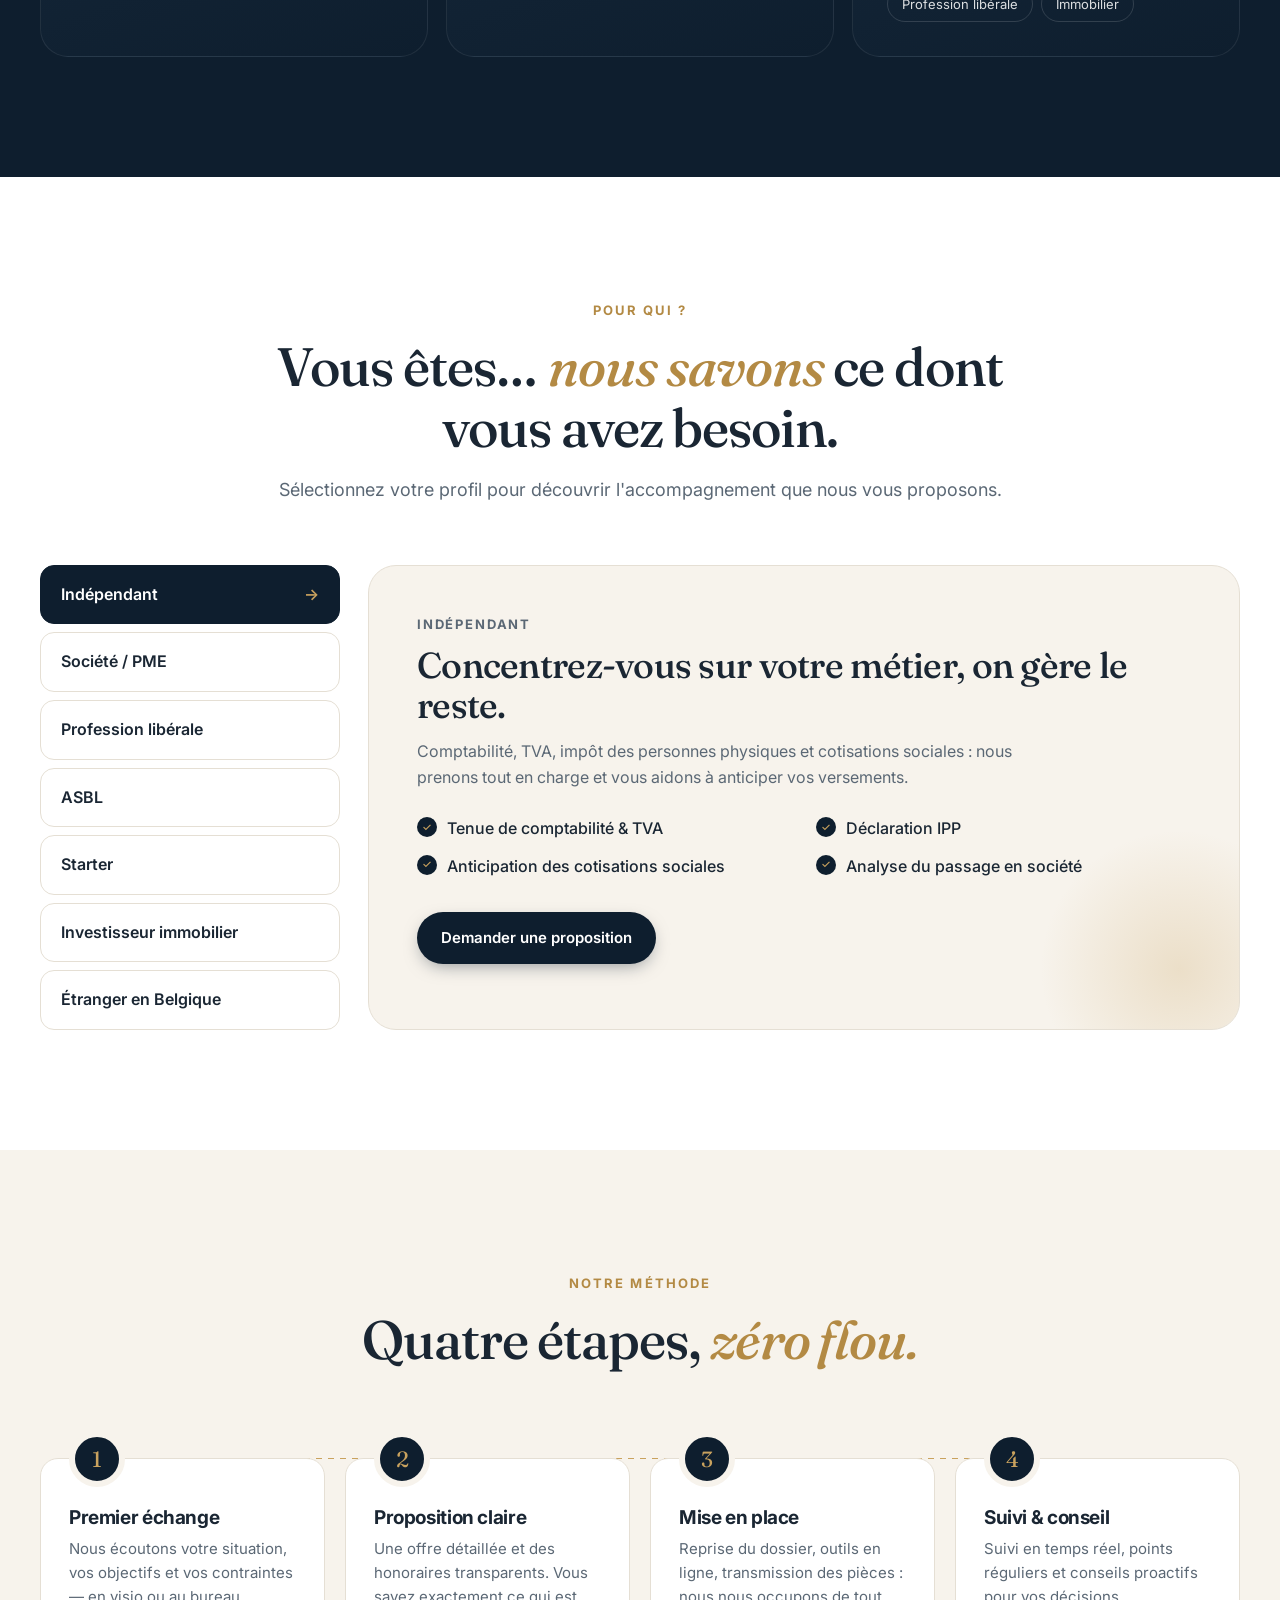
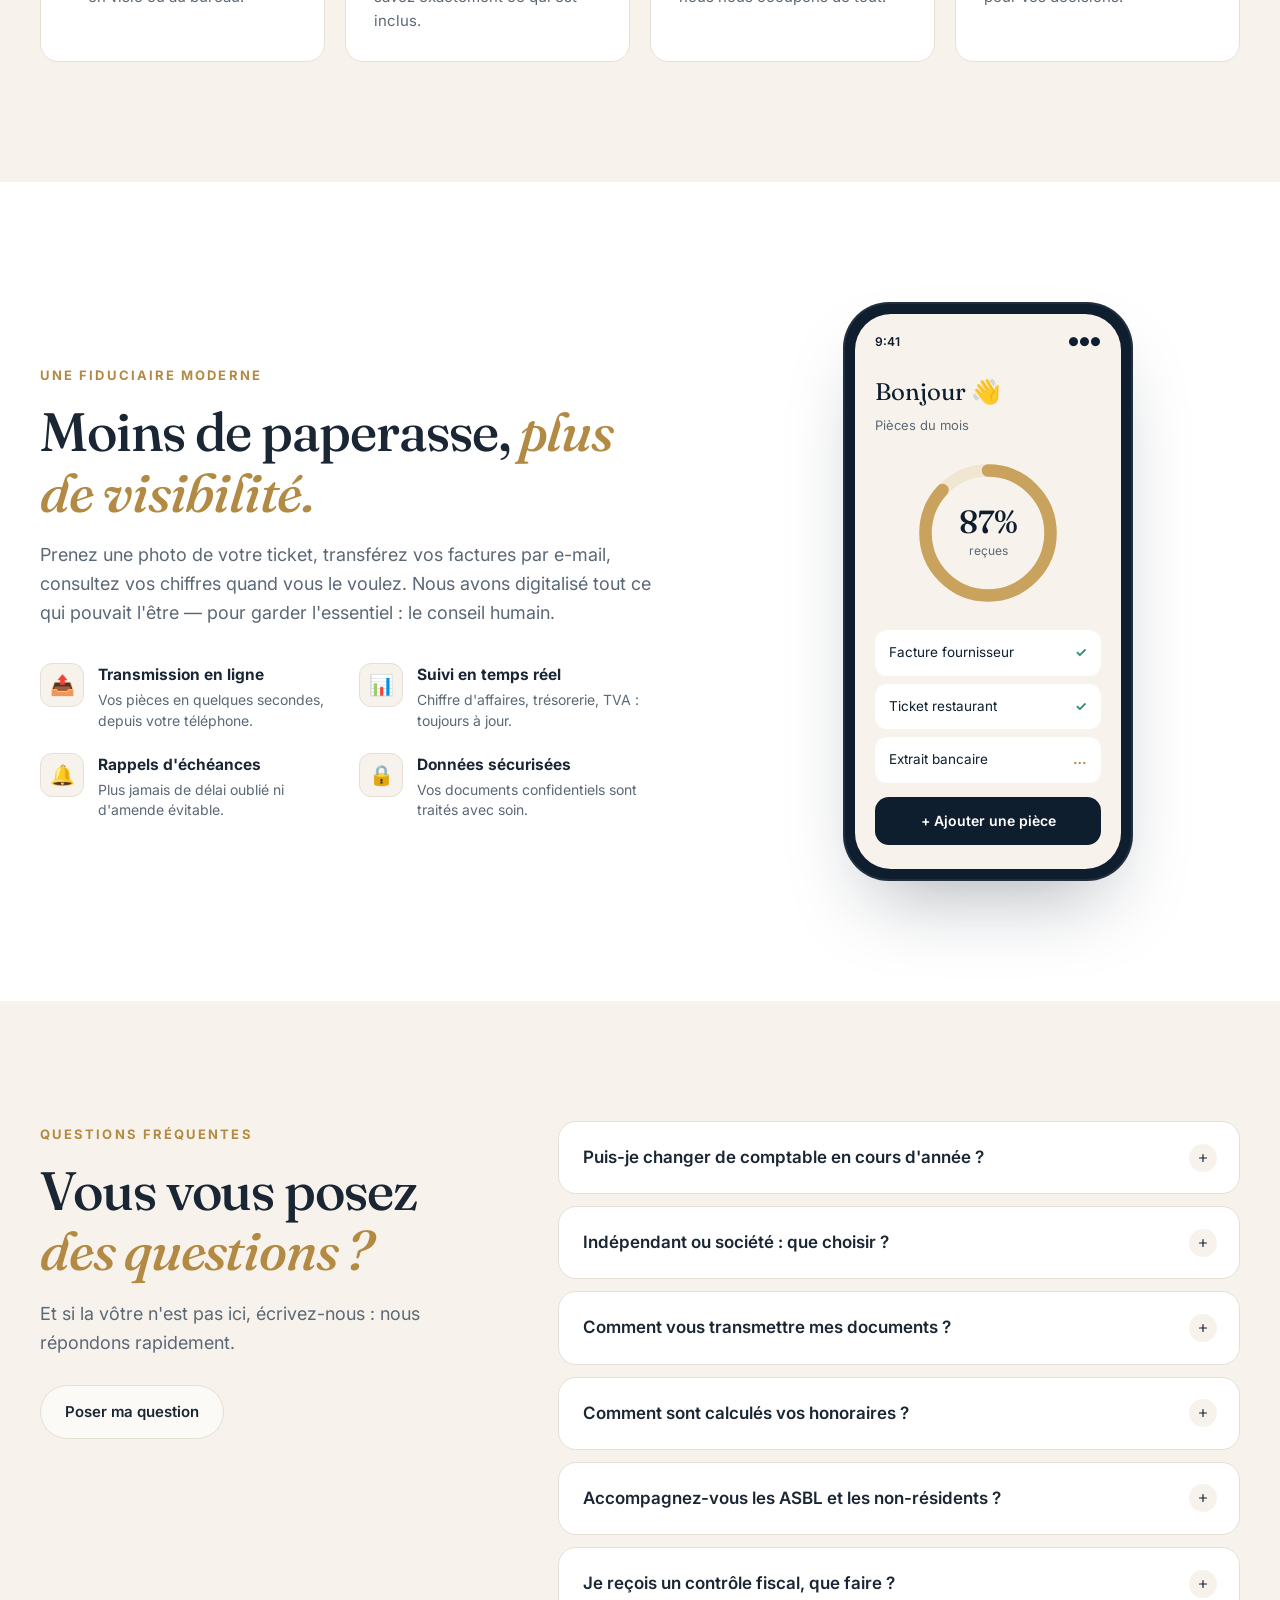
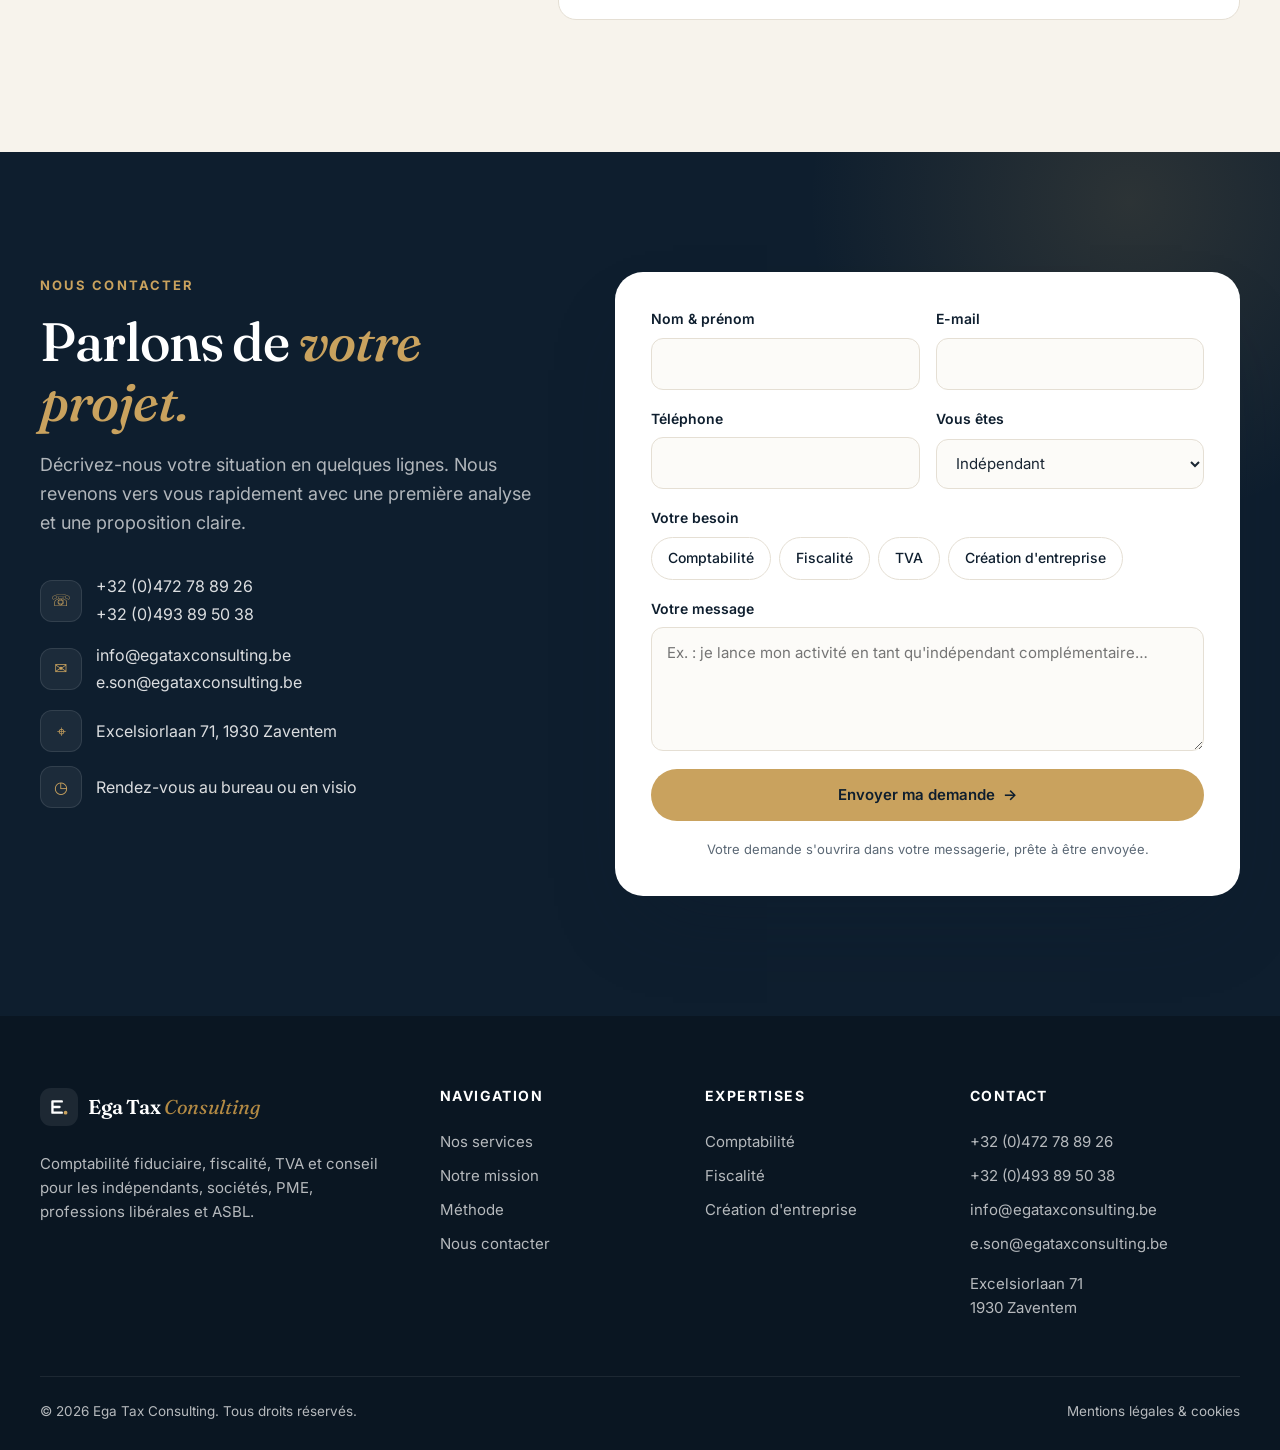
==== commit e8fe4d8e: "Ajoute téléphones, e-mail direct et adresse de Zaventem Coordonnées reprises de la carte de visite :" ====
--- a/index.html
+++ b/index.html
@@ -21,6 +21,14 @@
     "name": "Ega Tax Consulting",
     "description": "Comptabilité fiduciaire, fiscalité, TVA et conseil pour les indépendants, sociétés, PME, professions libérales et ASBL.",
     "email": "info@egataxconsulting.be",
+    "telephone": ["+32472788926", "+32493895038"],
+    "address": {
+      "@type": "PostalAddress",
+      "streetAddress": "Excelsiorlaan 71",
+      "postalCode": "1930",
+      "addressLocality": "Zaventem",
+      "addressCountry": "BE"
+    },
     "areaServed": "BE",
     "knowsLanguage": "fr"
   }
@@ -46,6 +54,7 @@
         <a href="#faq">FAQ</a>
       </nav>
       <div class="nav__cta">
+        <a href="tel:+32472788926" class="nav__tel">+32 472 78 89 26</a>
         <a href="#contact" class="btn btn--primary btn--sm">Prendre rendez-vous</a>
         <button class="burger" aria-label="Ouvrir le menu" aria-expanded="false" aria-controls="mobile-menu"><span></span><span></span></button>
       </div>
@@ -66,7 +75,7 @@
       <div class="hero__bg" aria-hidden="true"></div>
       <div class="container hero__grid">
         <div class="hero__copy">
-          <p class="eyebrow reveal"><span class="dot"></span> Fiduciaire en Belgique · Comptabilité · Fiscalité · TVA</p>
+          <p class="eyebrow reveal"><span class="dot"></span> Expertise · Conseil · Comptabilité — Zaventem</p>
           <h1 class="reveal">Vos chiffres, enfin <em>clairs</em>.<br>Vos décisions, mieux préparées.</h1>
           <p class="lead reveal">Un accompagnement complet, élégant et structuré pour les indépendants, sociétés, PME, professions libérales, ASBL, starters et investisseurs immobiliers — du démarrage à la croissance.</p>
           <div class="hero__actions reveal">
@@ -371,8 +380,10 @@
           <h2>Parlons de <em>votre projet.</em></h2>
           <p class="section__sub">Décrivez-nous votre situation en quelques lignes. Nous revenons vers vous rapidement avec une première analyse et une proposition claire.</p>
           <ul class="contact__info">
-            <li><span>✉</span><a href="mailto:info@egataxconsulting.be">info@egataxconsulting.be</a></li>
-            <li><span>⌖</span>Belgique — rendez-vous au bureau ou en visio</li>
+            <li><span>☏</span><div><a href="tel:+32472788926">+32 (0)472 78 89 26</a><br><a href="tel:+32493895038">+32 (0)493 89 50 38</a></div></li>
+            <li><span>✉</span><div><a href="mailto:info@egataxconsulting.be">info@egataxconsulting.be</a><br><a href="mailto:e.son@egataxconsulting.be">e.son@egataxconsulting.be</a></div></li>
+            <li><span>⌖</span><a href="https://www.google.com/maps/search/?api=1&amp;query=Excelsiorlaan+71+1930+Zaventem" target="_blank" rel="noopener">Excelsiorlaan 71, 1930 Zaventem</a></li>
+            <li><span>◷</span>Rendez-vous au bureau ou en visio</li>
           </ul>
         </div>
         <form class="form reveal" id="contact-form" novalidate>
@@ -423,7 +434,11 @@
       </nav>
       <div>
         <h4>Contact</h4>
+        <a href="tel:+32472788926">+32 (0)472 78 89 26</a>
+        <a href="tel:+32493895038">+32 (0)493 89 50 38</a>
         <a href="mailto:info@egataxconsulting.be">info@egataxconsulting.be</a>
+        <a href="mailto:e.son@egataxconsulting.be">e.son@egataxconsulting.be</a>
+        <address>Excelsiorlaan 71<br>1930 Zaventem</address>
       </div>
     </div>
     <div class="container footer__bottom">
--- a/assets/styles.css
+++ b/assets/styles.css
@@ -87,6 +87,8 @@
 .nav__links a { padding: 8px 14px; border-radius: 999px; font-size: 15px; font-weight: 500; color: var(--muted); transition: color .2s, background .2s; }
 .nav__links a:hover, .nav__links a.is-active { color: var(--ink); background: var(--cream); }
 .nav__cta { display: flex; align-items: center; gap: 10px; }
+.nav__tel { font-size: 14px; font-weight: 600; color: var(--ink-3); padding: 8px 12px; border-radius: 999px; transition: background .2s; }
+.nav__tel:hover { background: var(--cream); }
 .burger { display: none; width: 44px; height: 44px; border-radius: 12px; position: relative; }
 .burger span { position: absolute; left: 12px; right: 12px; height: 2px; background: var(--ink); border-radius: 2px; transition: transform .3s var(--ease), top .3s var(--ease); }
 .burger span:first-child { top: 17px; } .burger span:last-child { top: 25px; }
@@ -293,7 +295,7 @@
 /* ---------- Contact ---------- */
 .contact__grid { position: relative; display: grid; grid-template-columns: .9fr 1.1fr; gap: 64px; align-items: start; }
 .contact__info { list-style: none; padding: 0; margin: 36px 0 0; display: grid; gap: 14px; }
-.contact__info li { display: flex; align-items: center; gap: 14px; color: rgba(255,255,255,.85); }
+.contact__info li { display: flex; align-items: center; line-height: 1.7; gap: 14px; color: rgba(255,255,255,.85); }
 .contact__info span { width: 42px; height: 42px; border-radius: 12px; display: grid; place-items: center; background: rgba(255,255,255,.06); color: var(--gold); border: 1px solid rgba(255,255,255,.1); }
 .contact__info a:hover { color: var(--gold); }
 .form { background: #fff; color: var(--text); border-radius: var(--r-lg); padding: 36px; display: grid; gap: 18px; box-shadow: var(--shadow-lg); }
@@ -322,6 +324,7 @@
 .footer h4 { color: #fff; font-size: 14px; letter-spacing: .1em; text-transform: uppercase; margin-bottom: 16px; }
 .footer nav, .footer__grid > div { display: grid; gap: 10px; align-content: start; }
 .footer a:hover { color: var(--gold); }
+.footer address { font-style: normal; margin-top: 6px; line-height: 1.6; }
 .footer__about { margin-top: 16px; max-width: 340px; line-height: 1.6; }
 .footer__bottom { display: flex; justify-content: space-between; flex-wrap: wrap; gap: 12px; margin-top: 56px; padding-top: 24px; border-top: 1px solid rgba(255,255,255,.08); font-size: 13.5px; }
 
@@ -333,6 +336,7 @@
 /* ---------- Responsive ---------- */
 @media (max-width: 1080px) {
   .nav__links { display: none; }
+  .nav__tel { display: none; }
   .burger { display: block; }
   .hero__grid, .digital, .faq, .contact__grid { grid-template-columns: 1fr; gap: 56px; }
   .hero__visual { max-width: 520px; margin: 0 auto; width: 100%; }
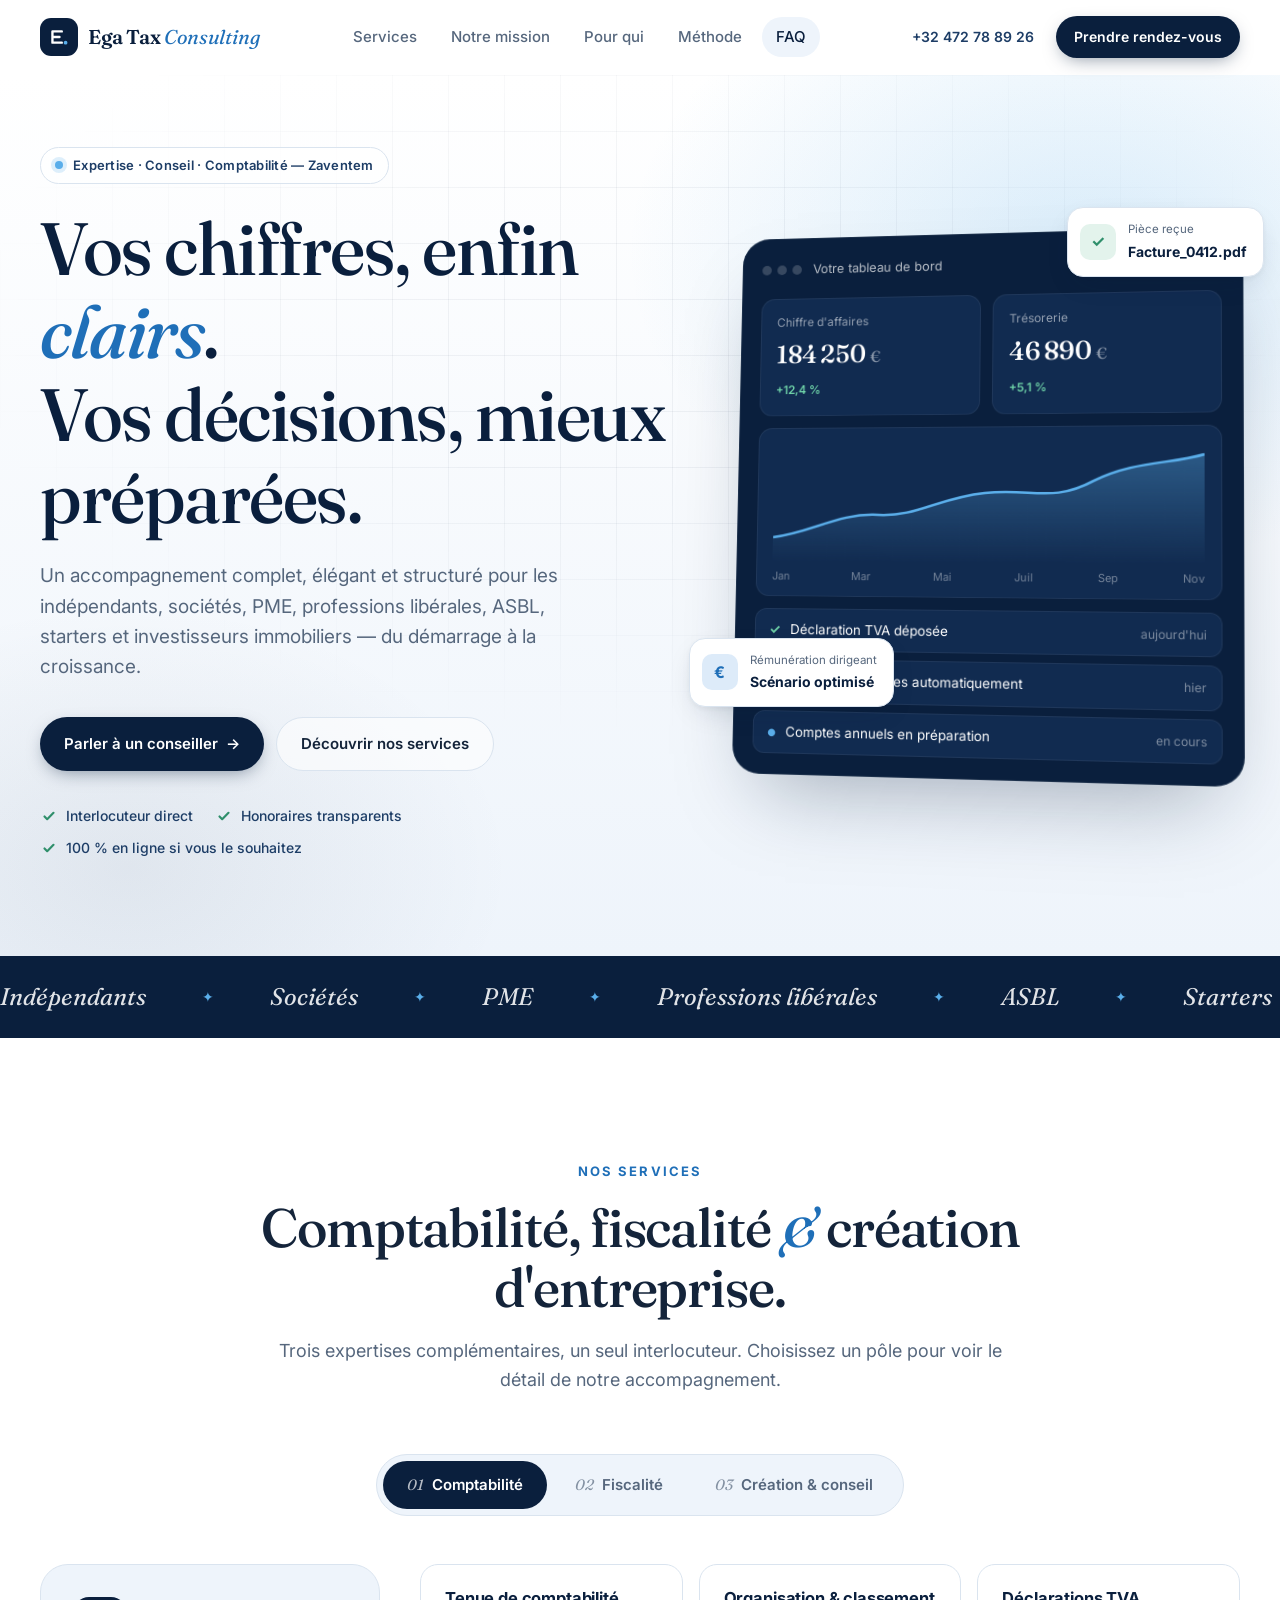
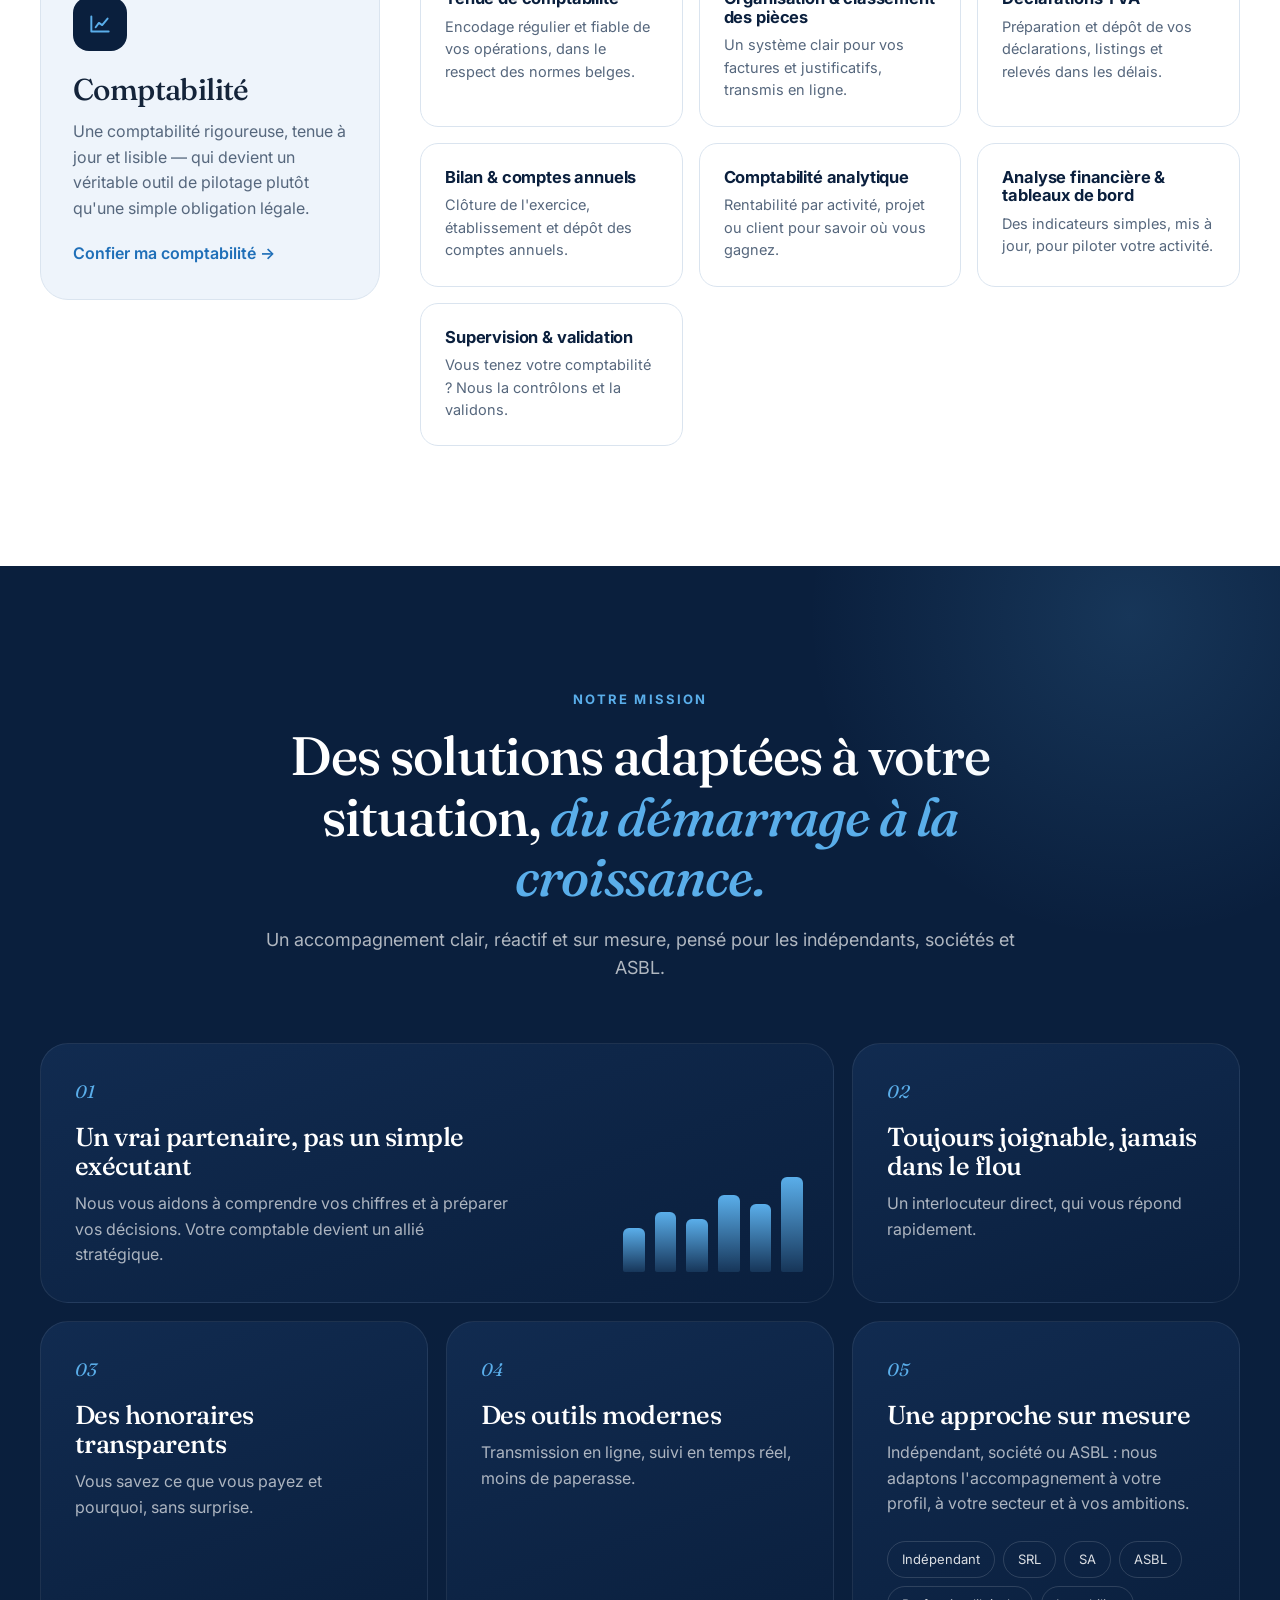
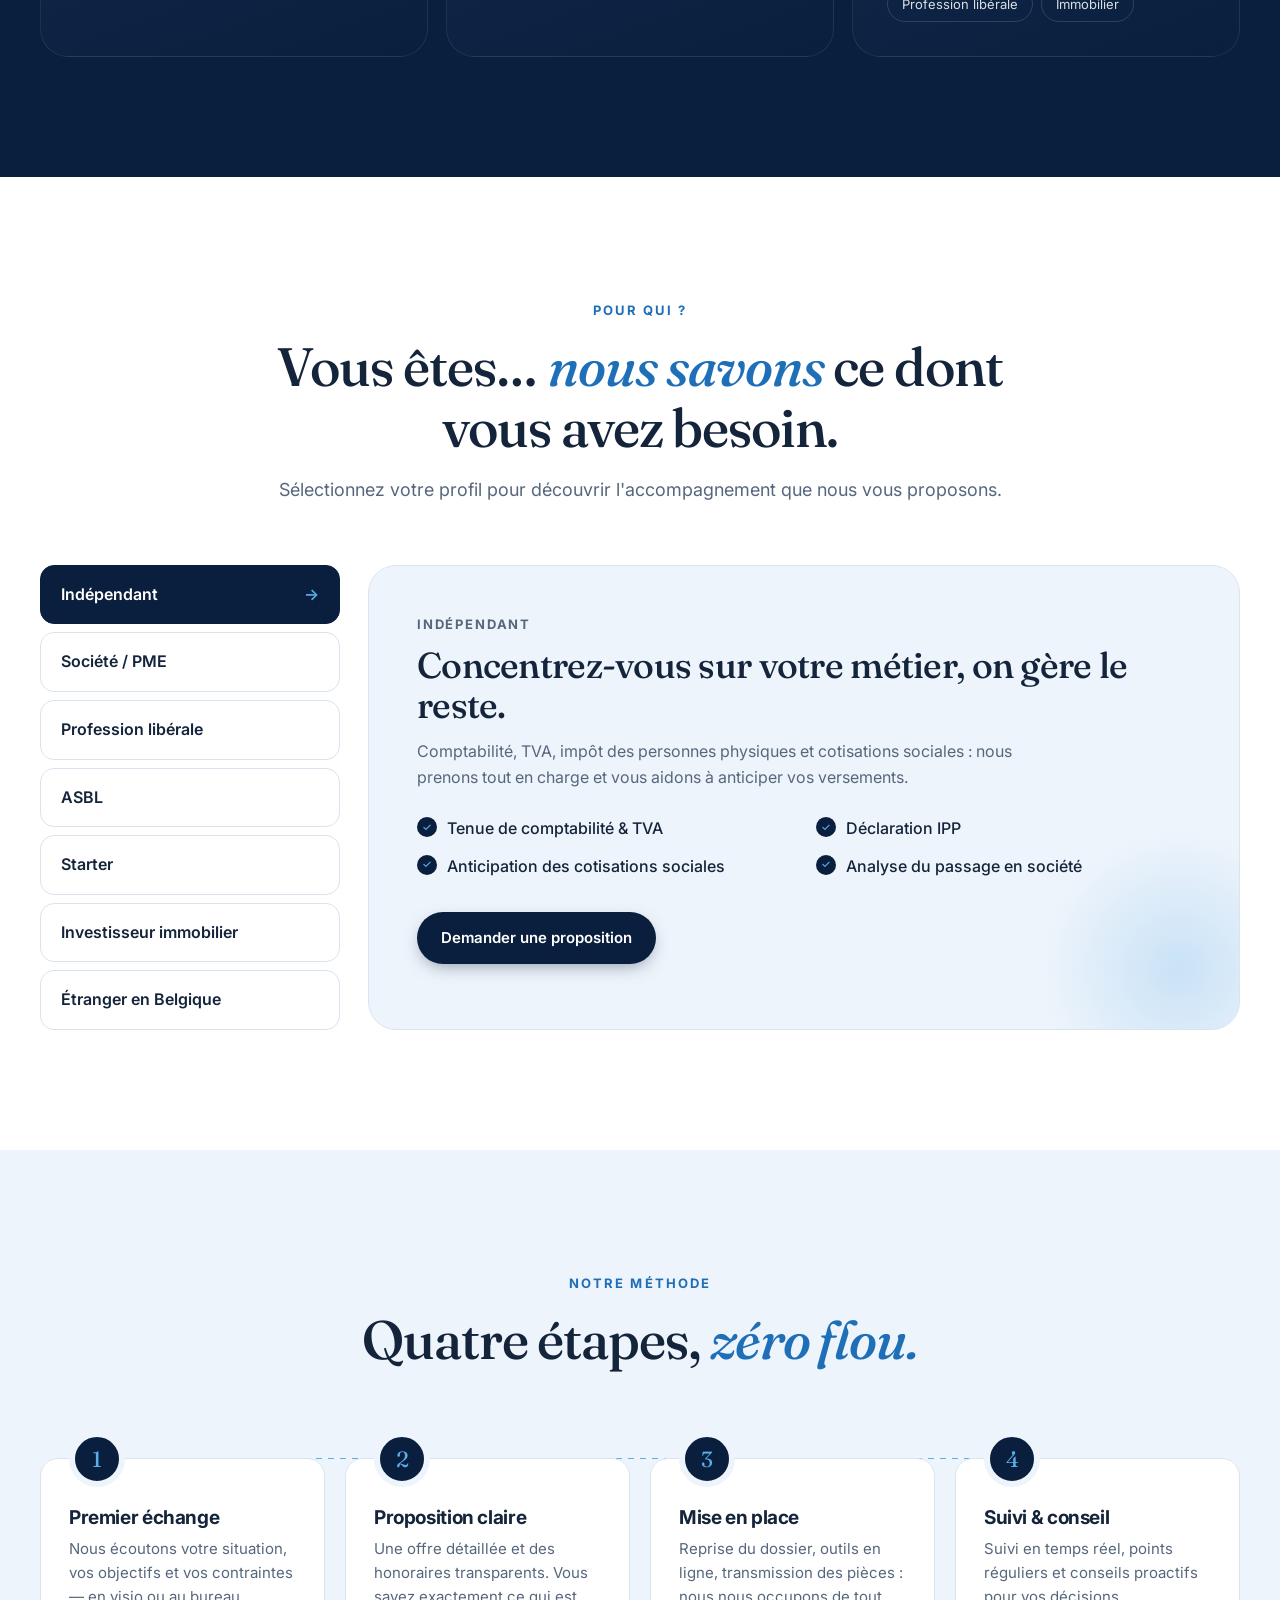
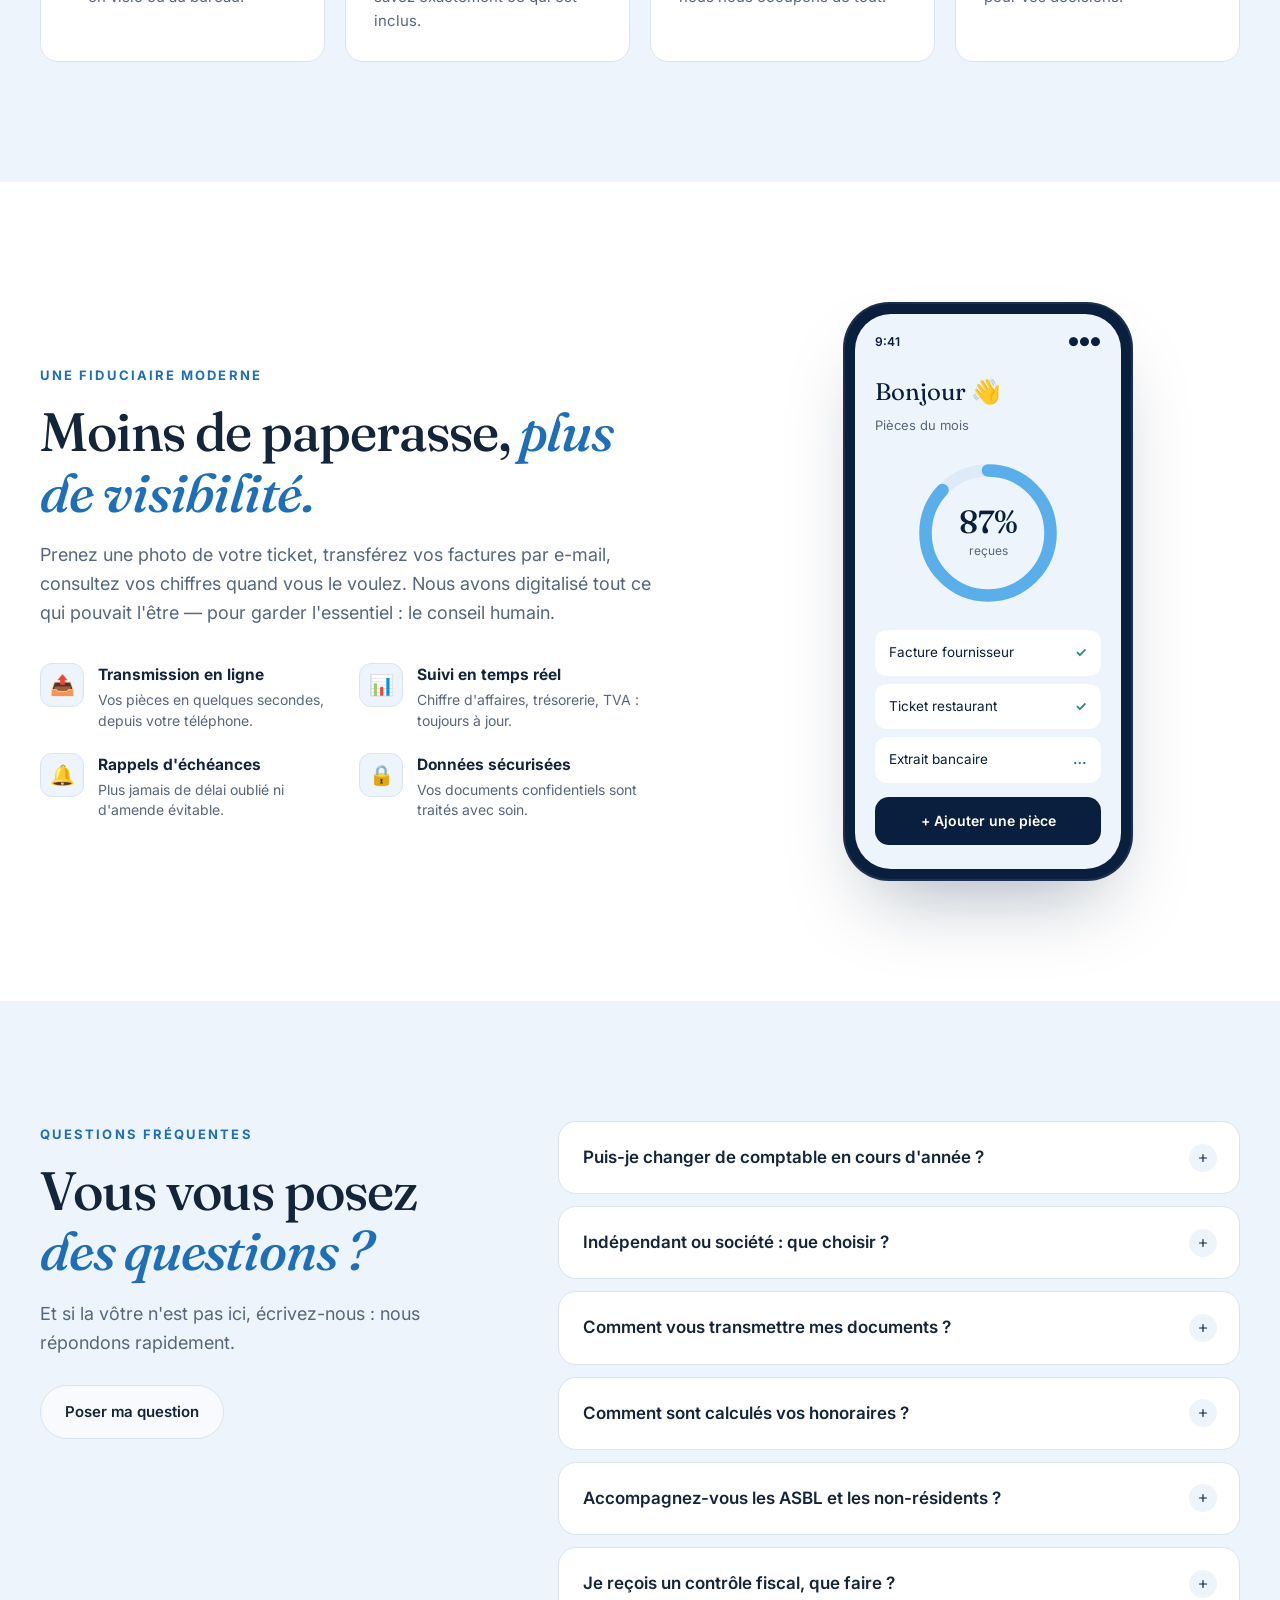
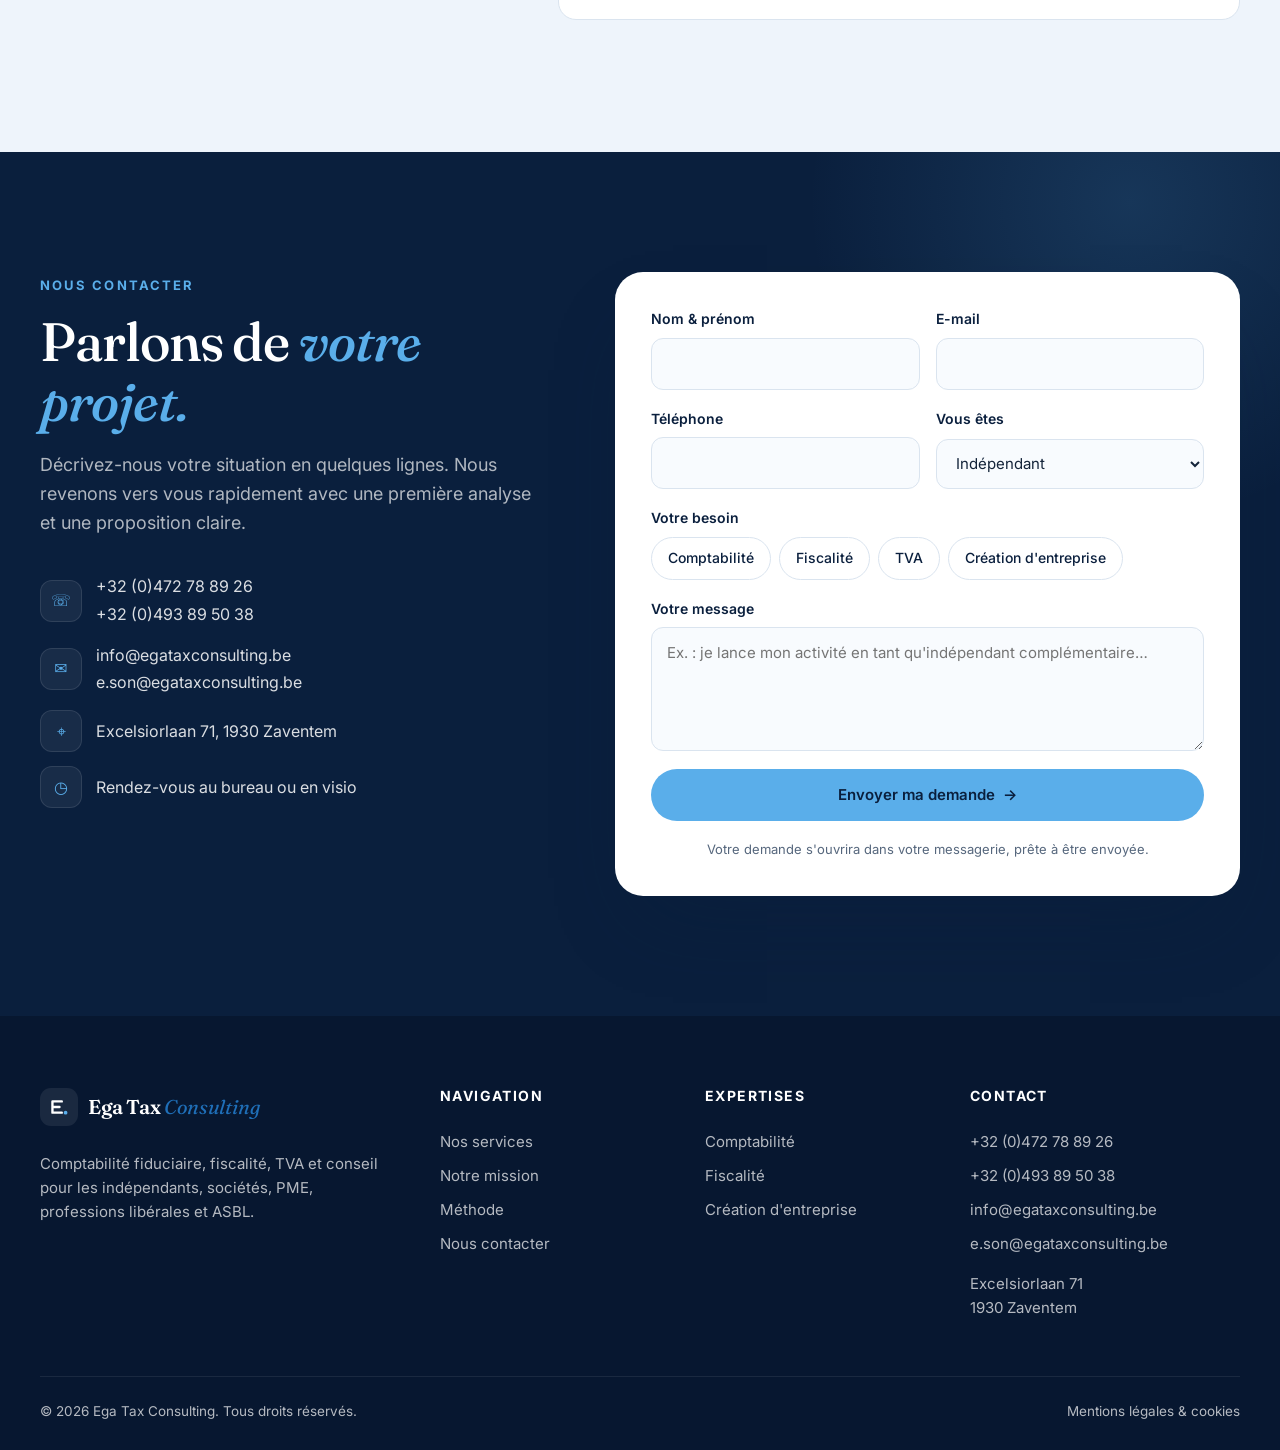
==== commit fe1b17e4: "Remplace l'or par une palette bleu foncé / bleu clair Co-Authored-By: Claude Opus 5.5 <noreply@anthr" ====
--- a/index.html
+++ b/index.html
@@ -5,7 +5,7 @@
   <meta name="viewport" content="width=device-width, initial-scale=1">
   <title>Ega Tax Consulting — Comptabilité, fiscalité & création d'entreprise</title>
   <meta name="description" content="Fiduciaire en Belgique : comptabilité, fiscalité, TVA et création d'entreprise pour indépendants, sociétés, PME, professions libérales, ASBL, starters et investisseurs immobiliers.">
-  <meta name="theme-color" content="#0E1E2E">
+  <meta name="theme-color" content="#0A1F3D">
   <meta property="og:title" content="Ega Tax Consulting — Vos chiffres, enfin clairs.">
   <meta property="og:description" content="Comptabilité, fiscalité et création d'entreprise. Un accompagnement clair, réactif et sur mesure.">
   <meta property="og:type" content="website">
@@ -42,7 +42,7 @@
     <div class="container nav__inner">
       <a href="#top" class="brand" aria-label="Ega Tax Consulting — accueil">
         <span class="brand__mark" aria-hidden="true">
-          <svg viewBox="0 0 64 64"><path d="M18 20h20M18 32h15M18 44h20M18 20v24" stroke="currentColor" stroke-width="5" stroke-linecap="round" fill="none"/><circle cx="46" cy="44" r="4" fill="var(--gold)"/></svg>
+          <svg viewBox="0 0 64 64"><path d="M18 20h20M18 32h15M18 44h20M18 20v24" stroke="currentColor" stroke-width="5" stroke-linecap="round" fill="none"/><circle cx="46" cy="44" r="4" fill="var(--accent)"/></svg>
         </span>
         <span class="brand__name">Ega Tax <span>Consulting</span></span>
       </a>
@@ -103,10 +103,10 @@
             <div class="dash__chart">
               <svg viewBox="0 0 320 120" preserveAspectRatio="none" aria-hidden="true">
                 <defs>
-                  <linearGradient id="g1" x1="0" x2="0" y1="0" y2="1"><stop offset="0" stop-color="#C9A25E" stop-opacity=".35"/><stop offset="1" stop-color="#C9A25E" stop-opacity="0"/></linearGradient>
+                  <linearGradient id="g1" x1="0" x2="0" y1="0" y2="1"><stop offset="0" stop-color="#5AAEEA" stop-opacity=".35"/><stop offset="1" stop-color="#5AAEEA" stop-opacity="0"/></linearGradient>
                 </defs>
                 <path class="area" d="M0,95 C30,90 50,70 80,72 C110,74 125,55 160,50 C195,45 210,60 240,38 C270,18 295,22 320,12 L320,120 L0,120Z" fill="url(#g1)"/>
-                <path class="line" d="M0,95 C30,90 50,70 80,72 C110,74 125,55 160,50 C195,45 210,60 240,38 C270,18 295,22 320,12" fill="none" stroke="#C9A25E" stroke-width="2.5"/>
+                <path class="line" d="M0,95 C30,90 50,70 80,72 C110,74 125,55 160,50 C195,45 210,60 240,38 C270,18 295,22 320,12" fill="none" stroke="#5AAEEA" stroke-width="2.5"/>
               </svg>
               <div class="dash__months"><span>Jan</span><span>Mar</span><span>Mai</span><span>Juil</span><span>Sep</span><span>Nov</span></div>
             </div>
@@ -407,7 +407,7 @@
             <label class="check"><input type="checkbox" name="besoin" value="Création d'entreprise"><span>Création d'entreprise</span></label>
           </fieldset>
           <label>Votre message<textarea name="message" rows="4" required placeholder="Ex. : je lance mon activité en tant qu'indépendant complémentaire…"></textarea></label>
-          <button class="btn btn--gold btn--block" type="submit">Envoyer ma demande <span aria-hidden="true">→</span></button>
+          <button class="btn btn--accent btn--block" type="submit">Envoyer ma demande <span aria-hidden="true">→</span></button>
           <p class="form__note" id="form-note" role="status">Votre demande s'ouvrira dans votre messagerie, prête à être envoyée.</p>
         </form>
       </div>
@@ -419,7 +419,7 @@
     <div class="container footer__grid">
       <div>
         <a href="#top" class="brand brand--light">
-          <span class="brand__mark" aria-hidden="true"><svg viewBox="0 0 64 64"><path d="M18 20h20M18 32h15M18 44h20M18 20v24" stroke="currentColor" stroke-width="5" stroke-linecap="round" fill="none"/><circle cx="46" cy="44" r="4" fill="var(--gold)"/></svg></span>
+          <span class="brand__mark" aria-hidden="true"><svg viewBox="0 0 64 64"><path d="M18 20h20M18 32h15M18 44h20M18 20v24" stroke="currentColor" stroke-width="5" stroke-linecap="round" fill="none"/><circle cx="46" cy="44" r="4" fill="var(--accent)"/></svg></span>
           <span class="brand__name">Ega Tax <span>Consulting</span></span>
         </a>
         <p class="footer__about">Comptabilité fiduciaire, fiscalité, TVA et conseil pour les indépendants, sociétés, PME, professions libérales et ASBL.</p>
--- a/assets/styles.css
+++ b/assets/styles.css
@@ -2,17 +2,17 @@
    Ega Tax Consulting — design system
    ========================================================= */
 :root {
-  --ink: #0E1E2E;
-  --ink-2: #16293C;
-  --ink-3: #213A52;
-  --cream: #F7F3EC;
+  --ink: #0A1F3D;
+  --ink-2: #112B50;
+  --ink-3: #1D3D66;
+  --cream: #EEF4FB;
   --paper: #FFFFFF;
-  --gold: #C9A25E;
-  --gold-2: #B38A44;
-  --gold-soft: #F1E6D1;
-  --text: #1A2633;
-  --muted: #5B6875;
-  --line: #E5DFD4;
+  --accent: #5AAEEA;
+  --accent-2: #1F6FB8;
+  --accent-soft: #DDEBF9;
+  --text: #14243A;
+  --muted: #56677D;
+  --line: #DAE4EF;
   --green: #2F8F6B;
 
   --serif: "Fraunces", Georgia, "Times New Roman", serif;
@@ -21,9 +21,9 @@
   --r-sm: 10px;
   --r: 18px;
   --r-lg: 28px;
-  --shadow-sm: 0 1px 2px rgba(14,30,46,.06), 0 2px 8px rgba(14,30,46,.05);
-  --shadow: 0 10px 30px -10px rgba(14,30,46,.18), 0 2px 6px rgba(14,30,46,.05);
-  --shadow-lg: 0 40px 80px -30px rgba(14,30,46,.35);
+  --shadow-sm: 0 1px 2px rgba(10,31,61,.06), 0 2px 8px rgba(10,31,61,.05);
+  --shadow: 0 10px 30px -10px rgba(10,31,61,.18), 0 2px 6px rgba(10,31,61,.05);
+  --shadow-lg: 0 40px 80px -30px rgba(10,31,61,.35);
   --ease: cubic-bezier(.2,.7,.2,1);
   --container: 1200px;
 }
@@ -39,14 +39,14 @@
 button { font: inherit; color: inherit; cursor: pointer; background: none; border: 0; }
 h1, h2, h3, h4 { margin: 0; line-height: 1.12; letter-spacing: -.02em; }
 h1, h2 { font-family: var(--serif); font-weight: 500; }
-h1 em, h2 em { font-style: italic; color: var(--gold-2); }
+h1 em, h2 em { font-style: italic; color: var(--accent-2); }
 p { margin: 0; }
-::selection { background: var(--gold); color: var(--ink); }
+::selection { background: var(--accent); color: var(--ink); }
 
 .container { width: min(100% - 32px, var(--container)); margin-inline: auto; }
 .skip { position: absolute; left: -999px; top: 8px; background: var(--ink); color: #fff; padding: 8px 14px; border-radius: 8px; z-index: 100; }
 .skip:focus { left: 16px; }
-:focus-visible { outline: 2px solid var(--gold); outline-offset: 3px; border-radius: 6px; }
+:focus-visible { outline: 2px solid var(--accent); outline-offset: 3px; border-radius: 6px; }
 
 /* ---------- Buttons ---------- */
 .btn {
@@ -57,15 +57,15 @@
 }
 .btn span { transition: transform .25s var(--ease); }
 .btn:hover span { transform: translateX(3px); }
-.btn--primary { background: var(--ink); color: #fff; box-shadow: 0 6px 18px -6px rgba(14,30,46,.5); }
-.btn--primary:hover { transform: translateY(-2px); box-shadow: 0 12px 26px -8px rgba(14,30,46,.55); }
-.btn--gold { background: var(--gold); color: var(--ink); }
-.btn--gold:hover { background: #D6B272; transform: translateY(-2px); }
+.btn--primary { background: var(--ink); color: #fff; box-shadow: 0 6px 18px -6px rgba(10,31,61,.5); }
+.btn--primary:hover { transform: translateY(-2px); box-shadow: 0 12px 26px -8px rgba(10,31,61,.55); }
+.btn--accent { background: var(--accent); color: var(--ink); }
+.btn--accent:hover { background: #86C4F2; transform: translateY(-2px); }
 .btn--ghost { border: 1.5px solid var(--line); background: rgba(255,255,255,.6); }
 .btn--ghost:hover { border-color: var(--ink); }
 .btn--sm { padding: 10px 18px; font-size: 14px; }
 .btn--block { width: 100%; }
-.link { font-weight: 600; color: var(--gold-2); border-bottom: 1px solid transparent; transition: border-color .2s; }
+.link { font-weight: 600; color: var(--accent-2); border-bottom: 1px solid transparent; transition: border-color .2s; }
 .link:hover { border-color: currentColor; }
 
 /* ---------- Nav ---------- */
@@ -80,7 +80,7 @@
 .brand__mark { width: 38px; height: 38px; border-radius: 11px; background: var(--ink); color: #fff; display: grid; place-items: center; }
 .brand__mark svg { width: 30px; height: 30px; }
 .brand__name { font-family: var(--serif); font-size: 20px; font-weight: 600; letter-spacing: -.01em; color: var(--ink); }
-.brand__name span { color: var(--gold-2); font-weight: 400; font-style: italic; }
+.brand__name span { color: var(--accent-2); font-weight: 400; font-style: italic; }
 .brand--light .brand__name { color: #fff; }
 .brand--light .brand__mark { background: rgba(255,255,255,.08); }
 .nav__links { display: flex; gap: 6px; }
@@ -104,21 +104,21 @@
 .hero__bg {
   position: absolute; inset: 0; z-index: -1;
   background:
-    radial-gradient(60% 60% at 85% 20%, rgba(201,162,94,.22), transparent 60%),
-    radial-gradient(50% 50% at 10% 90%, rgba(14,30,46,.07), transparent 60%),
+    radial-gradient(60% 60% at 85% 20%, rgba(90,174,234,.22), transparent 60%),
+    radial-gradient(50% 50% at 10% 90%, rgba(10,31,61,.07), transparent 60%),
     linear-gradient(180deg, #fff 0%, var(--cream) 100%);
 }
 .hero__bg::after {
   content: ""; position: absolute; inset: 0;
-  background-image: linear-gradient(rgba(14,30,46,.05) 1px, transparent 1px), linear-gradient(90deg, rgba(14,30,46,.05) 1px, transparent 1px);
+  background-image: linear-gradient(rgba(10,31,61,.05) 1px, transparent 1px), linear-gradient(90deg, rgba(10,31,61,.05) 1px, transparent 1px);
   background-size: 56px 56px;
   mask-image: radial-gradient(70% 60% at 50% 30%, #000 30%, transparent 75%);
   -webkit-mask-image: radial-gradient(70% 60% at 50% 30%, #000 30%, transparent 75%);
 }
 .hero__grid { display: grid; grid-template-columns: 1.1fr .9fr; gap: 64px; align-items: center; }
 .eyebrow { display: inline-flex; align-items: center; gap: 10px; font-size: 13px; font-weight: 600; letter-spacing: .02em; color: var(--ink-3); background: rgba(255,255,255,.8); border: 1px solid var(--line); padding: 7px 14px; border-radius: 999px; }
-.dot { width: 8px; height: 8px; border-radius: 50%; background: var(--gold); box-shadow: 0 0 0 4px rgba(201,162,94,.2); animation: pulse 2.4s infinite; }
-@keyframes pulse { 50% { box-shadow: 0 0 0 8px rgba(201,162,94,0); } }
+.dot { width: 8px; height: 8px; border-radius: 50%; background: var(--accent); box-shadow: 0 0 0 4px rgba(90,174,234,.2); animation: pulse 2.4s infinite; }
+@keyframes pulse { 50% { box-shadow: 0 0 0 8px rgba(90,174,234,0); } }
 .hero h1 { font-size: clamp(40px, 6vw, 74px); margin: 24px 0 22px; color: var(--ink); }
 .lead { font-size: clamp(17px, 1.6vw, 19px); color: var(--muted); max-width: 560px; }
 .hero__actions { display: flex; flex-wrap: wrap; gap: 12px; margin-top: 34px; }
@@ -136,7 +136,7 @@
 .hero__visual:hover .dash { transform: rotateY(0) rotateX(0); }
 .dash__head { display: flex; align-items: center; gap: 12px; font-size: 13px; color: rgba(255,255,255,.7); margin-bottom: 18px; }
 .dash__dots { display: flex; gap: 6px; } .dash__dots i { width: 10px; height: 10px; border-radius: 50%; background: rgba(255,255,255,.18); }
-.tag { margin-left: auto; font-size: 11px; padding: 3px 9px; border-radius: 999px; background: rgba(201,162,94,.15); color: var(--gold); }
+.tag { margin-left: auto; font-size: 11px; padding: 3px 9px; border-radius: 999px; background: rgba(90,174,234,.15); color: var(--accent); }
 .dash__kpis { display: grid; grid-template-columns: 1fr 1fr; gap: 12px; }
 .kpi { background: var(--ink-2); border-radius: 14px; padding: 14px 16px; border: 1px solid rgba(255,255,255,.06); }
 .kpi small { display: block; font-size: 12px; color: rgba(255,255,255,.55); }
@@ -154,7 +154,7 @@
 .dash__feed { list-style: none; padding: 0; margin: 12px 0 0; display: grid; gap: 8px; font-size: 13.5px; }
 .dash__feed li { display: flex; align-items: center; gap: 10px; background: var(--ink-2); padding: 10px 14px; border-radius: 12px; border: 1px solid rgba(255,255,255,.06); }
 .dash__feed time { margin-left: auto; font-size: 12px; color: rgba(255,255,255,.45); }
-.ok { color: #6FD3A8; font-weight: 700; } .wait { color: var(--gold); font-size: 10px; }
+.ok { color: #6FD3A8; font-weight: 700; } .wait { color: var(--accent); font-size: 10px; }
 .float {
   position: absolute; display: flex; align-items: center; gap: 12px; background: #fff; color: var(--ink);
   padding: 12px 16px 12px 12px; border-radius: 16px; box-shadow: var(--shadow); border: 1px solid var(--line);
@@ -162,7 +162,7 @@
 }
 .float small { display: block; font-size: 11.5px; color: var(--muted); }
 .float strong { font-size: 14px; }
-.float__icon { width: 36px; height: 36px; border-radius: 10px; display: grid; place-items: center; background: var(--gold-soft); color: var(--gold-2); font-weight: 700; }
+.float__icon { width: 36px; height: 36px; border-radius: 10px; display: grid; place-items: center; background: var(--accent-soft); color: var(--accent-2); font-weight: 700; }
 .float__icon--green { background: #E3F3EC; color: var(--green); }
 .float--a { left: -40px; bottom: 70px; }
 .float--b { right: -24px; top: -22px; animation-delay: -3s; }
@@ -172,19 +172,19 @@
 .marquee { background: var(--ink); color: #fff; overflow: hidden; padding: 22px 0; }
 .marquee__track { display: flex; gap: 56px; width: max-content; animation: marquee 38s linear infinite; }
 .marquee span { font-family: var(--serif); font-size: 24px; font-style: italic; white-space: nowrap; display: inline-flex; align-items: center; gap: 56px; color: rgba(255,255,255,.88); }
-.marquee span::after { content: "✦"; font-style: normal; font-size: 14px; color: var(--gold); }
+.marquee span::after { content: "✦"; font-style: normal; font-size: 14px; color: var(--accent); }
 @keyframes marquee { to { transform: translateX(-50%); } }
 
 /* ---------- Sections ---------- */
 .section { padding: 120px 0; }
 .section--cream { background: var(--cream); }
 .section--ink { background: var(--ink); color: #fff; position: relative; overflow: hidden; }
-.section--ink::before { content: ""; position: absolute; width: 700px; height: 700px; right: -200px; top: -300px; background: radial-gradient(circle, rgba(201,162,94,.16), transparent 65%); pointer-events: none; }
-.section--ink h2 em { color: var(--gold); }
+.section--ink::before { content: ""; position: absolute; width: 700px; height: 700px; right: -200px; top: -300px; background: radial-gradient(circle, rgba(90,174,234,.16), transparent 65%); pointer-events: none; }
+.section--ink h2 em { color: var(--accent); }
 .section__head { text-align: center; max-width: 760px; margin: 0 auto 60px; }
 .section__head--left { text-align: left; margin: 0; }
-.kicker { display: inline-block; font-size: 13px; font-weight: 700; letter-spacing: .16em; text-transform: uppercase; color: var(--gold-2); margin-bottom: 16px; }
-.kicker--light { color: var(--gold); }
+.kicker { display: inline-block; font-size: 13px; font-weight: 700; letter-spacing: .16em; text-transform: uppercase; color: var(--accent-2); margin-bottom: 16px; }
+.kicker--light { color: var(--accent); }
 .section h2 { font-size: clamp(32px, 4.6vw, 54px); }
 .section__sub { margin-top: 18px; font-size: 18px; color: var(--muted); }
 .section--ink .section__sub { color: rgba(255,255,255,.68); }
@@ -200,12 +200,12 @@
 @keyframes panelIn { from { opacity: 0; transform: translateY(12px); } }
 .panel__intro { position: sticky; top: 110px; background: var(--cream); border-radius: var(--r-lg); padding: 32px; border: 1px solid var(--line); }
 .panel__icon { width: 54px; height: 54px; border-radius: 16px; background: var(--ink); display: grid; place-items: center; margin-bottom: 22px; }
-.panel__icon svg { width: 26px; height: 26px; fill: none; stroke: var(--gold); stroke-width: 1.8; stroke-linecap: round; stroke-linejoin: round; }
+.panel__icon svg { width: 26px; height: 26px; fill: none; stroke: var(--accent); stroke-width: 1.8; stroke-linecap: round; stroke-linejoin: round; }
 .panel__intro h3 { font-family: var(--serif); font-weight: 500; font-size: 30px; margin-bottom: 12px; }
 .panel__intro p { color: var(--muted); margin-bottom: 20px; }
 .cards { list-style: none; margin: 0; padding: 0; display: grid; grid-template-columns: repeat(auto-fill, minmax(240px, 1fr)); gap: 16px; }
 .card { position: relative; padding: 24px; border-radius: var(--r); background: #fff; border: 1px solid var(--line); transition: transform .3s var(--ease), box-shadow .3s var(--ease), border-color .3s; overflow: hidden; }
-.card::before { content: ""; position: absolute; left: 0; top: 0; height: 3px; width: 0; background: var(--gold); transition: width .4s var(--ease); }
+.card::before { content: ""; position: absolute; left: 0; top: 0; height: 3px; width: 0; background: var(--accent); transition: width .4s var(--ease); }
 .card:hover { transform: translateY(-4px); box-shadow: var(--shadow); border-color: transparent; }
 .card:hover::before { width: 100%; }
 .card h4 { font-size: 16.5px; margin-bottom: 8px; color: var(--ink); letter-spacing: -.01em; }
@@ -214,14 +214,14 @@
 /* ---------- Bento ---------- */
 .bento { position: relative; display: grid; grid-template-columns: repeat(3, 1fr); gap: 18px; }
 .tile { background: linear-gradient(160deg, var(--ink-2), var(--ink)); border: 1px solid rgba(255,255,255,.08); border-radius: var(--r-lg); padding: 34px; position: relative; overflow: hidden; transition: border-color .3s, transform .3s var(--ease); }
-.tile:hover { border-color: rgba(201,162,94,.45); transform: translateY(-3px); }
+.tile:hover { border-color: rgba(90,174,234,.45); transform: translateY(-3px); }
 .tile--wide { grid-column: span 2; }
-.tile__n { font-family: var(--serif); font-style: italic; color: var(--gold); font-size: 18px; }
+.tile__n { font-family: var(--serif); font-style: italic; color: var(--accent); font-size: 18px; }
 .tile h3 { font-family: var(--serif); font-weight: 500; font-size: 26px; margin: 16px 0 10px; max-width: 420px; }
 .tile p { color: rgba(255,255,255,.66); max-width: 440px; }
 .tile__art { position: absolute; right: 30px; bottom: 30px; width: 180px; height: 110px; }
 .bars { display: flex; align-items: flex-end; gap: 10px; height: 100%; }
-.bars i { flex: 1; height: var(--h); border-radius: 6px 6px 2px 2px; background: linear-gradient(180deg, var(--gold), rgba(201,162,94,.15)); transform-origin: bottom; transform: scaleY(0); transition: transform 1s var(--ease); }
+.bars i { flex: 1; height: var(--h); border-radius: 6px 6px 2px 2px; background: linear-gradient(180deg, var(--accent), rgba(90,174,234,.15)); transform-origin: bottom; transform: scaleY(0); transition: transform 1s var(--ease); }
 .tile.is-in .bars i { transform: scaleY(1); }
 .bars i:nth-child(2){transition-delay:.08s}.bars i:nth-child(3){transition-delay:.16s}.bars i:nth-child(4){transition-delay:.24s}.bars i:nth-child(5){transition-delay:.32s}.bars i:nth-child(6){transition-delay:.4s}
 .chips { display: flex; flex-wrap: wrap; gap: 8px; margin-top: 24px; }
@@ -231,26 +231,26 @@
 .profiles { display: grid; grid-template-columns: 300px 1fr; gap: 28px; align-items: stretch; }
 .profiles__list { display: grid; gap: 8px; align-content: start; }
 .pchip { text-align: left; padding: 16px 20px; border-radius: 14px; border: 1px solid var(--line); font-weight: 600; transition: all .25s var(--ease); display: flex; justify-content: space-between; align-items: center; }
-.pchip::after { content: "→"; opacity: 0; transform: translateX(-6px); transition: all .25s var(--ease); color: var(--gold); }
+.pchip::after { content: "→"; opacity: 0; transform: translateX(-6px); transition: all .25s var(--ease); color: var(--accent); }
 .pchip:hover { border-color: var(--ink); }
 .pchip.is-active { background: var(--ink); color: #fff; border-color: var(--ink); }
 .pchip.is-active::after { opacity: 1; transform: none; }
 .profiles__card { background: var(--cream); border-radius: var(--r-lg); padding: 48px; border: 1px solid var(--line); position: relative; overflow: hidden; }
-.profiles__card::after { content: ""; position: absolute; right: -80px; bottom: -80px; width: 280px; height: 280px; border-radius: 50%; background: radial-gradient(circle, rgba(201,162,94,.25), transparent 70%); }
+.profiles__card::after { content: ""; position: absolute; right: -80px; bottom: -80px; width: 280px; height: 280px; border-radius: 50%; background: radial-gradient(circle, rgba(90,174,234,.25), transparent 70%); }
 .profiles__body { position: relative; z-index: 1; transition: opacity .25s, transform .25s var(--ease); }
 .profiles__body.is-swap { opacity: 0; transform: translateY(8px); }
-.profiles__kicker { font-size: 13px; font-weight: 700; letter-spacing: .14em; text-transform: uppercase; color: var(--gold-2); }
+.profiles__kicker { font-size: 13px; font-weight: 700; letter-spacing: .14em; text-transform: uppercase; color: var(--accent-2); }
 .profiles__card h3 { font-family: var(--serif); font-weight: 500; font-size: clamp(26px, 3vw, 36px); margin: 10px 0 14px; }
 .profiles__card p { color: var(--muted); max-width: 600px; }
 .checklist { list-style: none; padding: 0; margin: 26px 0 32px; display: grid; grid-template-columns: 1fr 1fr; gap: 12px 24px; }
 .checklist li { position: relative; padding-left: 30px; font-weight: 500; }
-.checklist li::before { content: "✓"; position: absolute; left: 0; top: 1px; width: 20px; height: 20px; border-radius: 50%; background: var(--ink); color: var(--gold); font-size: 11px; display: grid; place-items: center; }
+.checklist li::before { content: "✓"; position: absolute; left: 0; top: 1px; width: 20px; height: 20px; border-radius: 50%; background: var(--ink); color: var(--accent); font-size: 11px; display: grid; place-items: center; }
 
 /* ---------- Steps ---------- */
 .steps { list-style: none; padding: 0; margin: 0; display: grid; grid-template-columns: repeat(4, 1fr); gap: 20px; counter-reset: s; position: relative; }
-.steps::before { content: ""; position: absolute; top: 28px; left: 8%; right: 8%; height: 1px; background: repeating-linear-gradient(90deg, var(--gold) 0 6px, transparent 6px 12px); }
+.steps::before { content: ""; position: absolute; top: 28px; left: 8%; right: 8%; height: 1px; background: repeating-linear-gradient(90deg, var(--accent) 0 6px, transparent 6px 12px); }
 .step { position: relative; background: #fff; border-radius: var(--r); padding: 28px; border: 1px solid var(--line); }
-.step__n { width: 56px; height: 56px; margin: -56px 0 20px; border-radius: 50%; background: var(--ink); color: var(--gold); font-family: var(--serif); font-size: 22px; display: grid; place-items: center; border: 6px solid var(--cream); }
+.step__n { width: 56px; height: 56px; margin: -56px 0 20px; border-radius: 50%; background: var(--ink); color: var(--accent); font-family: var(--serif); font-size: 22px; display: grid; place-items: center; border: 6px solid var(--cream); }
 .steps { padding-top: 28px; }
 .step h3 { font-size: 19px; margin-bottom: 8px; }
 .step p { color: var(--muted); font-size: 15px; }
@@ -271,14 +271,14 @@
 .phone__ring { position: relative; width: 150px; height: 150px; margin: 22px auto; display: grid; place-items: center; }
 .phone__ring svg { position: absolute; inset: 0; transform: rotate(-90deg); }
 .phone__ring circle { fill: none; stroke-width: 10; }
-.phone__ring .bg { stroke: var(--gold-soft); }
-.phone__ring .fg { stroke: var(--gold); stroke-linecap: round; stroke-dasharray: 314; stroke-dashoffset: 314; transition: stroke-dashoffset 1.6s var(--ease); }
+.phone__ring .bg { stroke: var(--accent-soft); }
+.phone__ring .fg { stroke: var(--accent); stroke-linecap: round; stroke-dasharray: 314; stroke-dashoffset: 314; transition: stroke-dashoffset 1.6s var(--ease); }
 .phone.is-in .phone__ring .fg { stroke-dashoffset: 41; }
 .phone__ring strong { font-family: var(--serif); font-size: 32px; font-weight: 500; color: var(--ink); line-height: 1; margin-top: 46px; }
 .phone__ring small { color: var(--muted); font-size: 12px; margin-bottom: 46px; }
 .phone__row { display: flex; justify-content: space-between; background: #fff; padding: 12px 14px; border-radius: 12px; font-size: 13.5px; margin-bottom: 8px; color: var(--ink); }
 .phone__row b { color: var(--green); }
-.phone__row.muted b { color: var(--gold-2); }
+.phone__row.muted b { color: var(--accent-2); }
 .phone__btn { margin-top: 14px; text-align: center; background: var(--ink); color: #fff; padding: 13px; border-radius: 14px; font-weight: 600; font-size: 14px; }
 
 /* ---------- FAQ ---------- */
@@ -288,25 +288,25 @@
 .faq__list details[open] { box-shadow: var(--shadow-sm); }
 .faq__list summary { list-style: none; cursor: pointer; padding: 22px 60px 22px 24px; font-weight: 600; font-size: 17px; position: relative; }
 .faq__list summary::-webkit-details-marker { display: none; }
-.faq__list summary::after { content: ""; position: absolute; right: 22px; top: 50%; width: 28px; height: 28px; margin-top: -14px; border-radius: 50%; background: var(--cream) url("data:image/svg+xml,%3Csvg xmlns='http://www.w3.org/2000/svg' viewBox='0 0 24 24' fill='none' stroke='%230E1E2E' stroke-width='2' stroke-linecap='round'%3E%3Cpath d='M12 6v12M6 12h12'/%3E%3C/svg%3E") center/14px no-repeat; transition: transform .3s var(--ease), background-color .3s; }
-.faq__list details[open] summary::after { transform: rotate(45deg); background-color: var(--gold-soft); }
+.faq__list summary::after { content: ""; position: absolute; right: 22px; top: 50%; width: 28px; height: 28px; margin-top: -14px; border-radius: 50%; background: var(--cream) url("data:image/svg+xml,%3Csvg xmlns='http://www.w3.org/2000/svg' viewBox='0 0 24 24' fill='none' stroke='%230A1F3D' stroke-width='2' stroke-linecap='round'%3E%3Cpath d='M12 6v12M6 12h12'/%3E%3C/svg%3E") center/14px no-repeat; transition: transform .3s var(--ease), background-color .3s; }
+.faq__list details[open] summary::after { transform: rotate(45deg); background-color: var(--accent-soft); }
 .faq__list details p { padding: 0 24px 22px; color: var(--muted); }
 
 /* ---------- Contact ---------- */
 .contact__grid { position: relative; display: grid; grid-template-columns: .9fr 1.1fr; gap: 64px; align-items: start; }
 .contact__info { list-style: none; padding: 0; margin: 36px 0 0; display: grid; gap: 14px; }
 .contact__info li { display: flex; align-items: center; line-height: 1.7; gap: 14px; color: rgba(255,255,255,.85); }
-.contact__info span { width: 42px; height: 42px; border-radius: 12px; display: grid; place-items: center; background: rgba(255,255,255,.06); color: var(--gold); border: 1px solid rgba(255,255,255,.1); }
-.contact__info a:hover { color: var(--gold); }
+.contact__info span { width: 42px; height: 42px; border-radius: 12px; display: grid; place-items: center; background: rgba(255,255,255,.06); color: var(--accent); border: 1px solid rgba(255,255,255,.1); }
+.contact__info a:hover { color: var(--accent); }
 .form { background: #fff; color: var(--text); border-radius: var(--r-lg); padding: 36px; display: grid; gap: 18px; box-shadow: var(--shadow-lg); }
 .form__row { display: grid; grid-template-columns: 1fr 1fr; gap: 16px; }
 .form label { display: grid; gap: 7px; font-size: 14px; font-weight: 600; color: var(--ink); }
 .form small { font-weight: 400; color: var(--muted); }
 .form input:not([type=checkbox]), .form select, .form textarea {
-  width: 100%; font: inherit; font-weight: 400; font-size: 15px; padding: 13px 15px; border-radius: 12px; border: 1.5px solid var(--line); background: #FCFBF8; color: var(--text); transition: border-color .2s, box-shadow .2s, background .2s;
+  width: 100%; font: inherit; font-weight: 400; font-size: 15px; padding: 13px 15px; border-radius: 12px; border: 1.5px solid var(--line); background: #F8FBFE; color: var(--text); transition: border-color .2s, box-shadow .2s, background .2s;
 }
 .form textarea { resize: vertical; min-height: 110px; }
-.form input:focus, .form select:focus, .form textarea:focus { outline: none; border-color: var(--gold); background: #fff; box-shadow: 0 0 0 4px rgba(201,162,94,.18); }
+.form input:focus, .form select:focus, .form textarea:focus { outline: none; border-color: var(--accent); background: #fff; box-shadow: 0 0 0 4px rgba(90,174,234,.18); }
 .form .is-invalid { border-color: #C2554A !important; }
 .form__needs { border: 0; padding: 0; margin: 0; display: flex; flex-wrap: wrap; gap: 8px; }
 .form__needs legend { font-size: 14px; font-weight: 600; color: var(--ink); margin-bottom: 8px; padding: 0; }
@@ -314,16 +314,16 @@
 .check input { position: absolute; opacity: 0; }
 .check span { padding: 9px 16px; border-radius: 999px; border: 1.5px solid var(--line); font-weight: 500; font-size: 14px; transition: all .2s; }
 .check input:checked + span { background: var(--ink); color: #fff; border-color: var(--ink); }
-.check input:focus-visible + span { outline: 2px solid var(--gold); outline-offset: 2px; }
+.check input:focus-visible + span { outline: 2px solid var(--accent); outline-offset: 2px; }
 .form__note { font-size: 13px; color: var(--muted); text-align: center; }
 .form__note.is-error { color: #C2554A; }
 
 /* ---------- Footer ---------- */
-.footer { background: #0A1622; color: rgba(255,255,255,.7); padding: 72px 0 28px; font-size: 15px; }
+.footer { background: #071730; color: rgba(255,255,255,.7); padding: 72px 0 28px; font-size: 15px; }
 .footer__grid { display: grid; grid-template-columns: 1.6fr 1fr 1fr 1.2fr; gap: 40px; }
 .footer h4 { color: #fff; font-size: 14px; letter-spacing: .1em; text-transform: uppercase; margin-bottom: 16px; }
 .footer nav, .footer__grid > div { display: grid; gap: 10px; align-content: start; }
-.footer a:hover { color: var(--gold); }
+.footer a:hover { color: var(--accent); }
 .footer address { font-style: normal; margin-top: 6px; line-height: 1.6; }
 .footer__about { margin-top: 16px; max-width: 340px; line-height: 1.6; }
 .footer__bottom { display: flex; justify-content: space-between; flex-wrap: wrap; gap: 12px; margin-top: 56px; padding-top: 24px; border-top: 1px solid rgba(255,255,255,.08); font-size: 13.5px; }
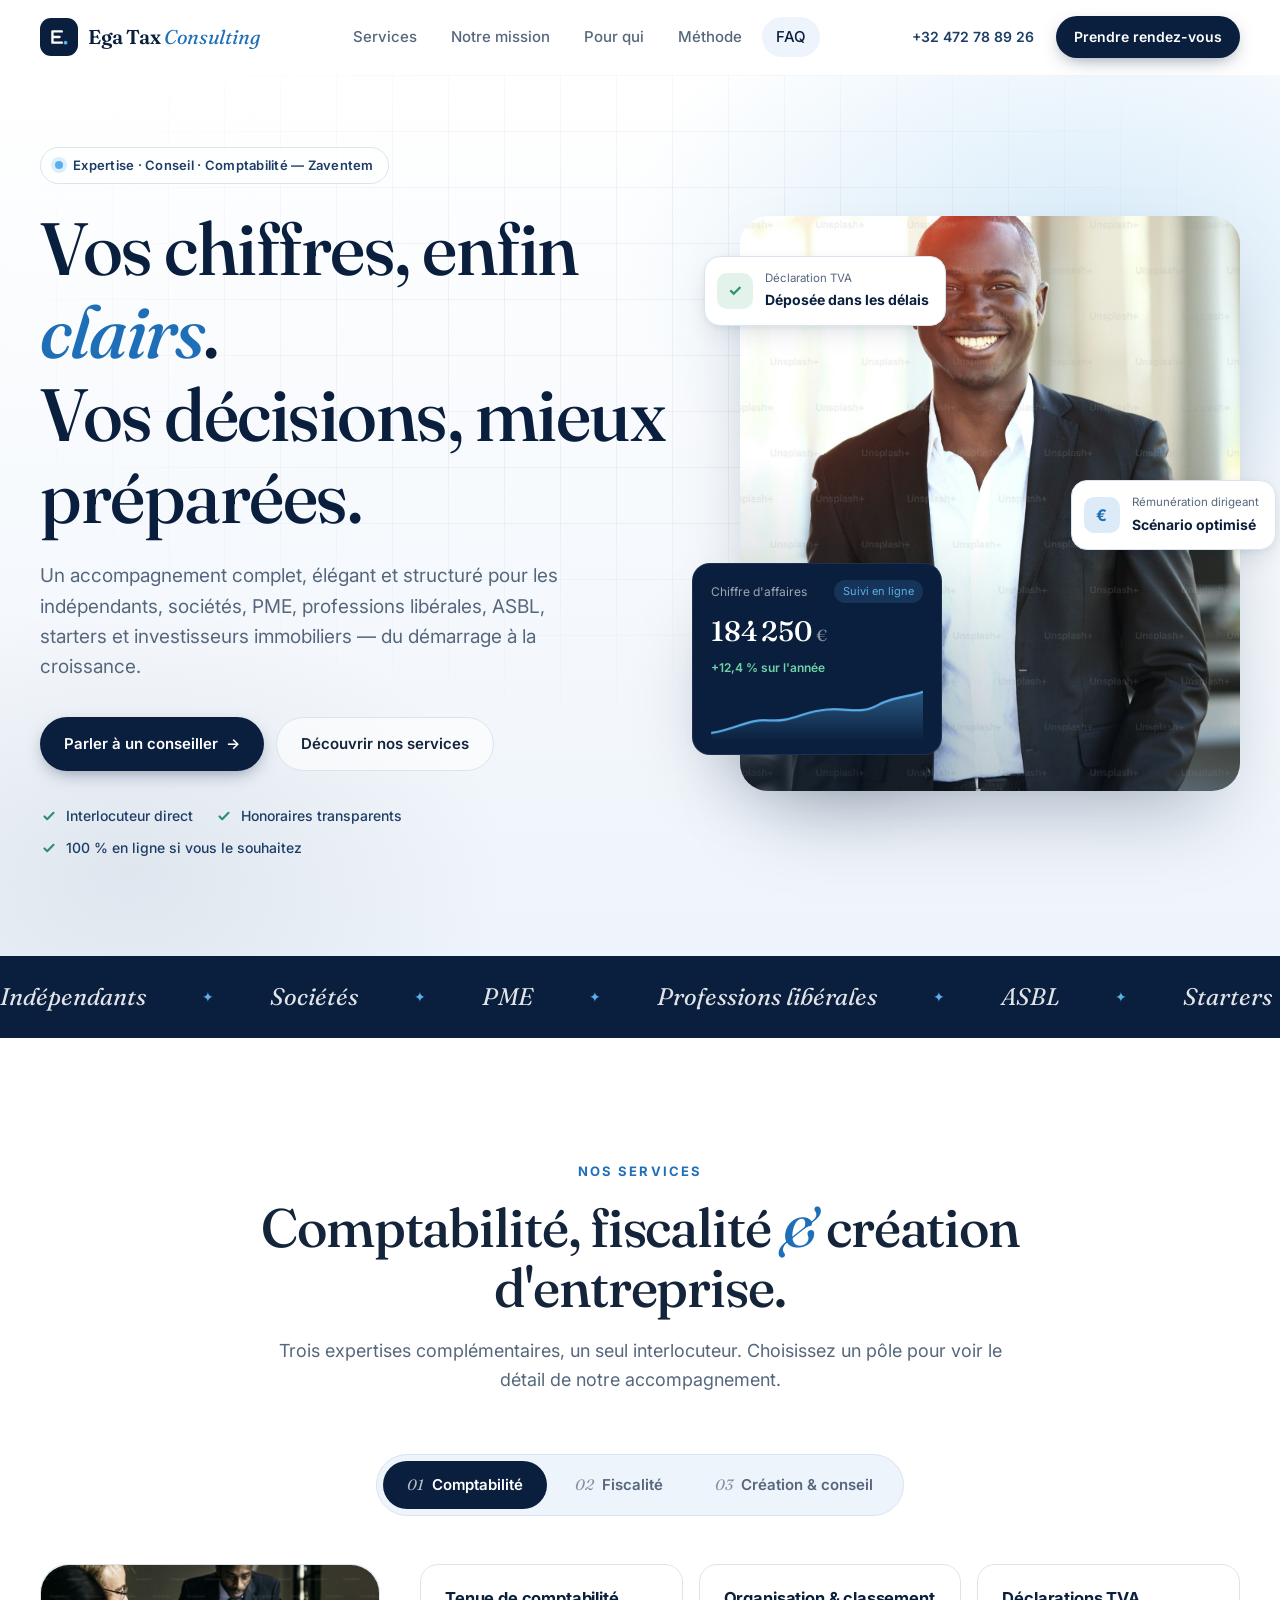
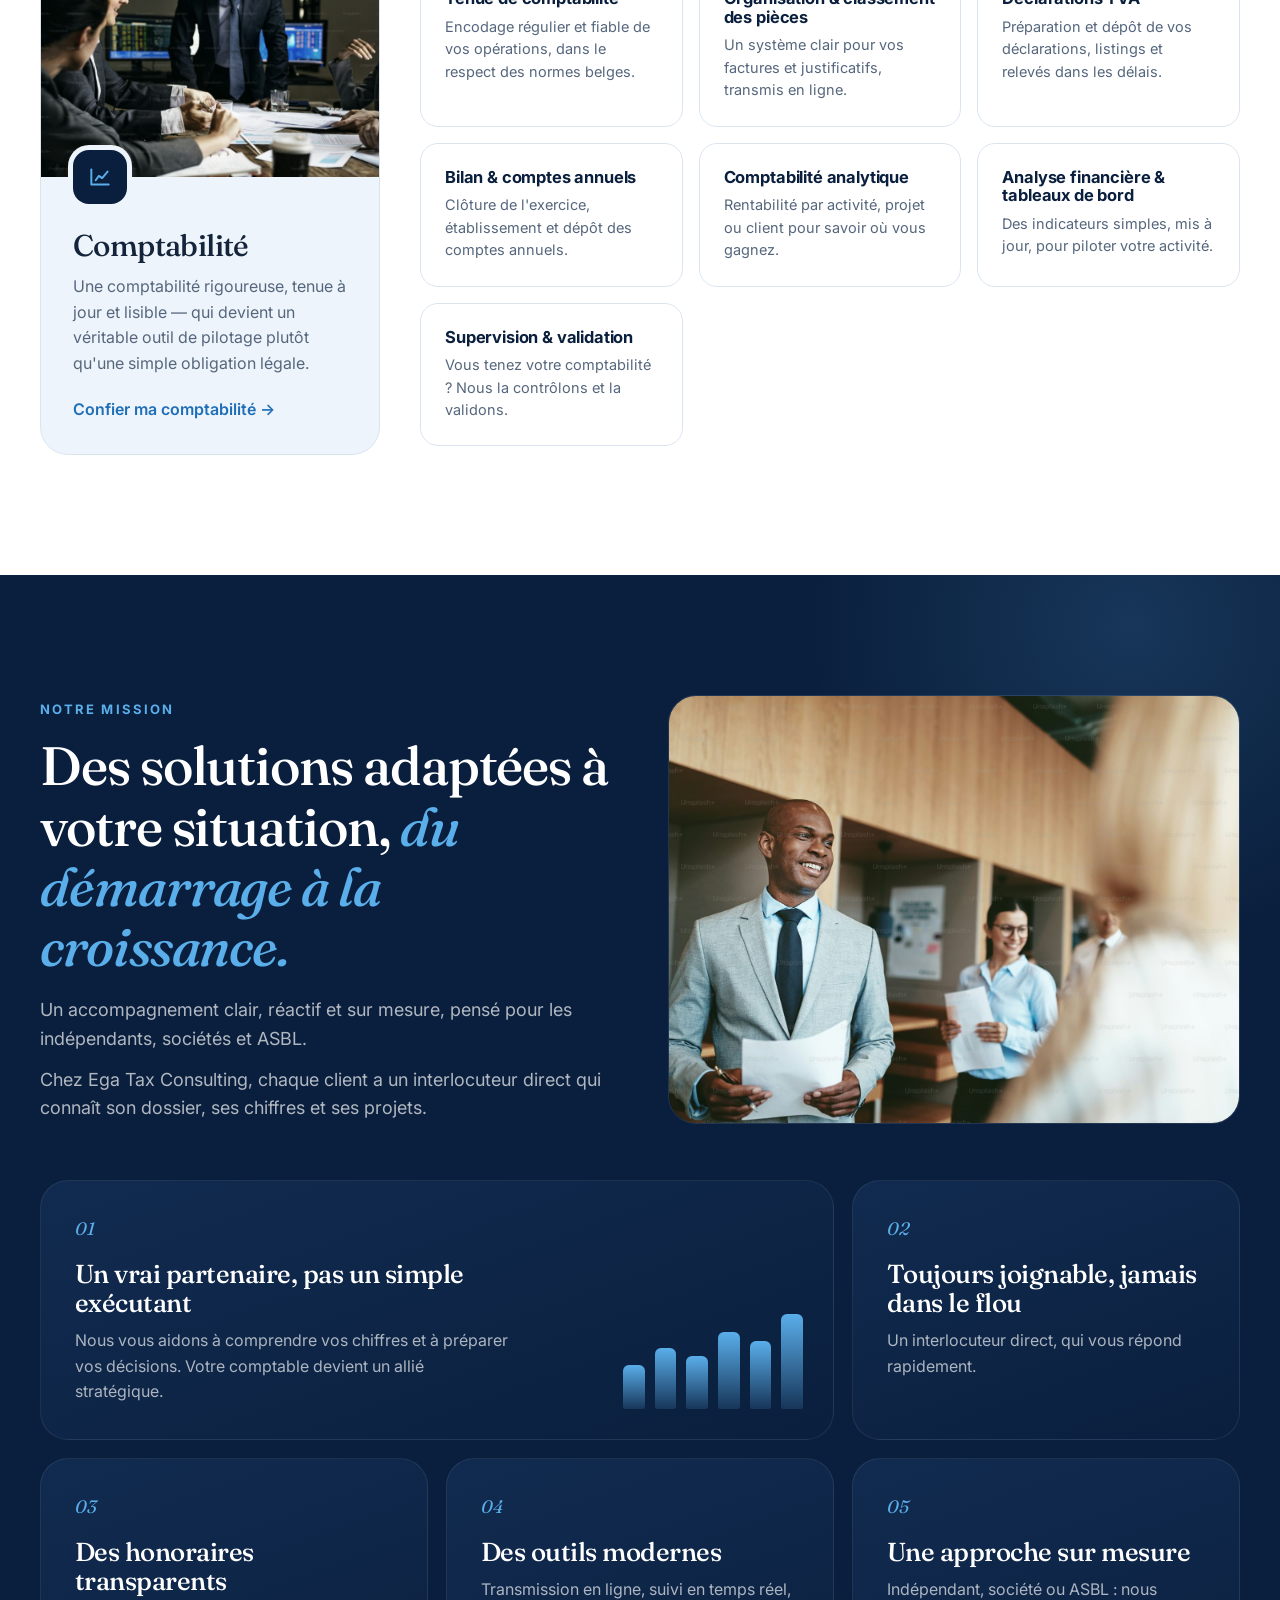
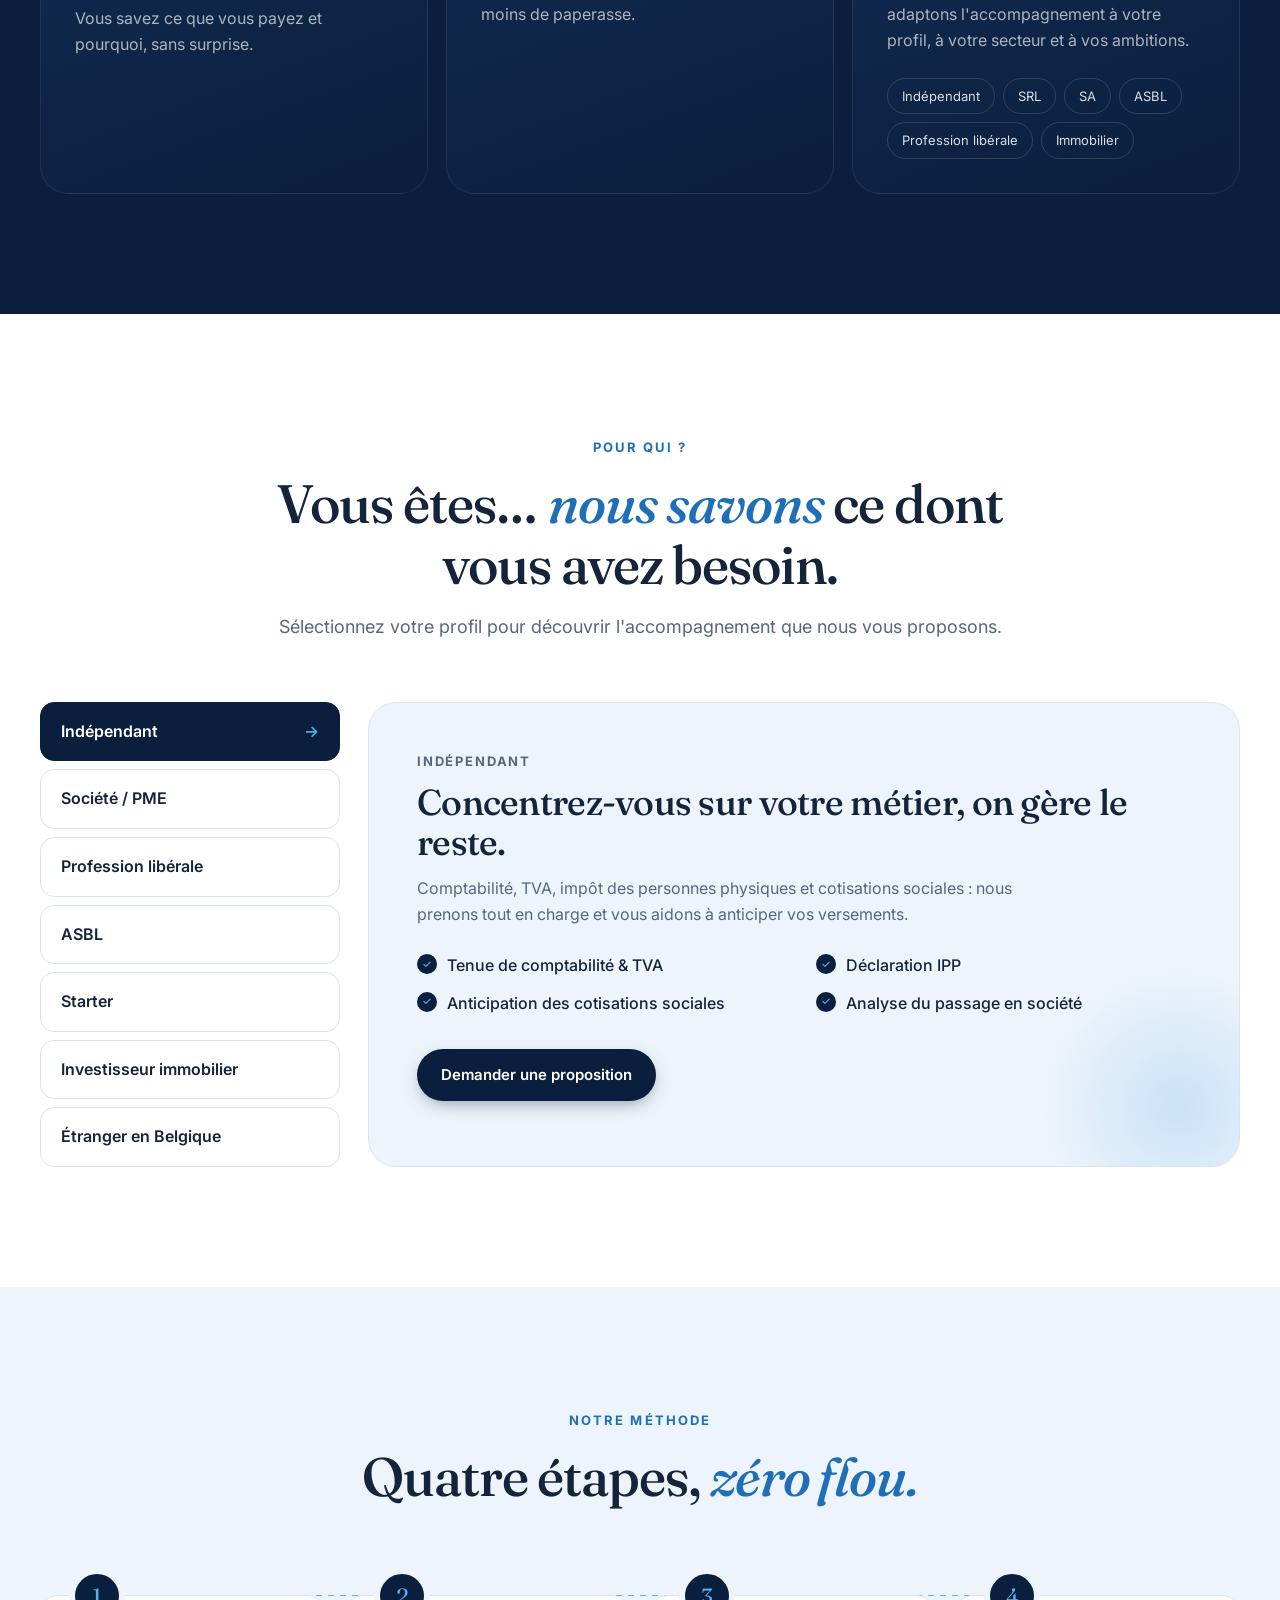
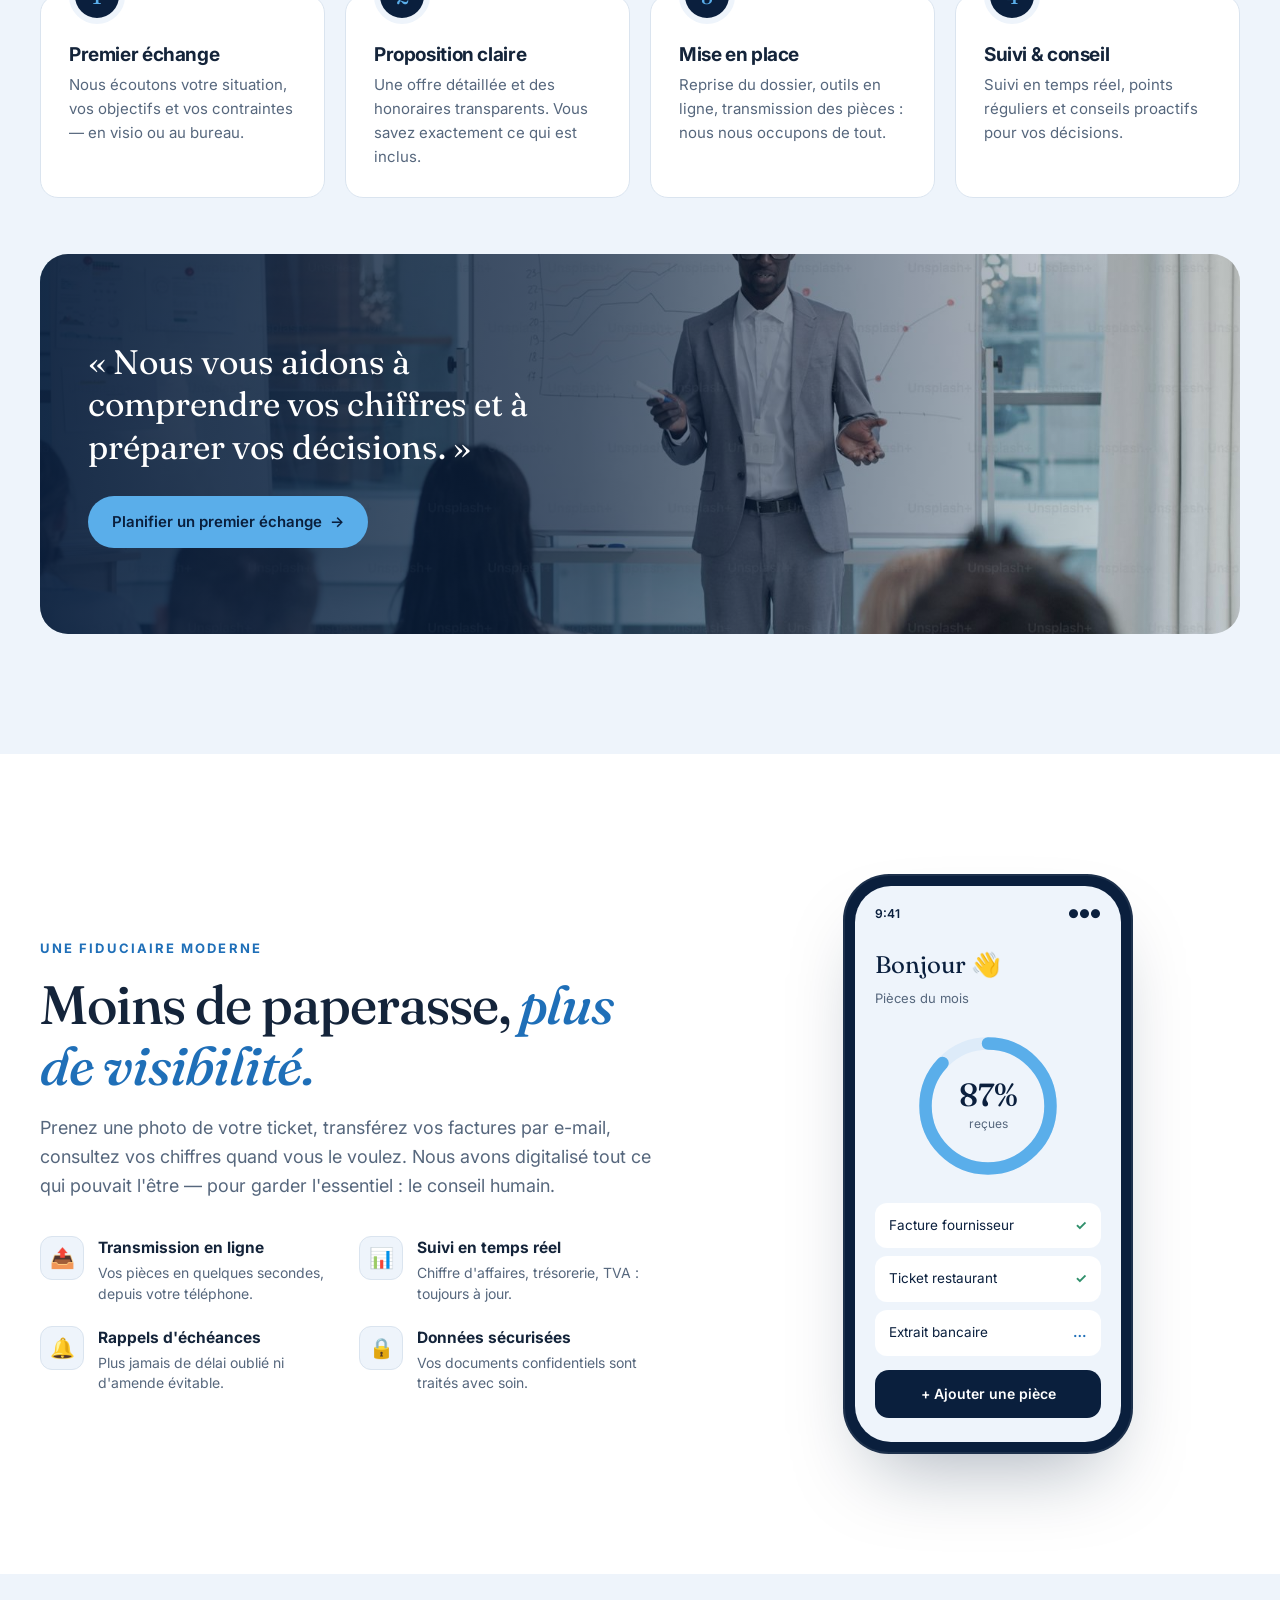
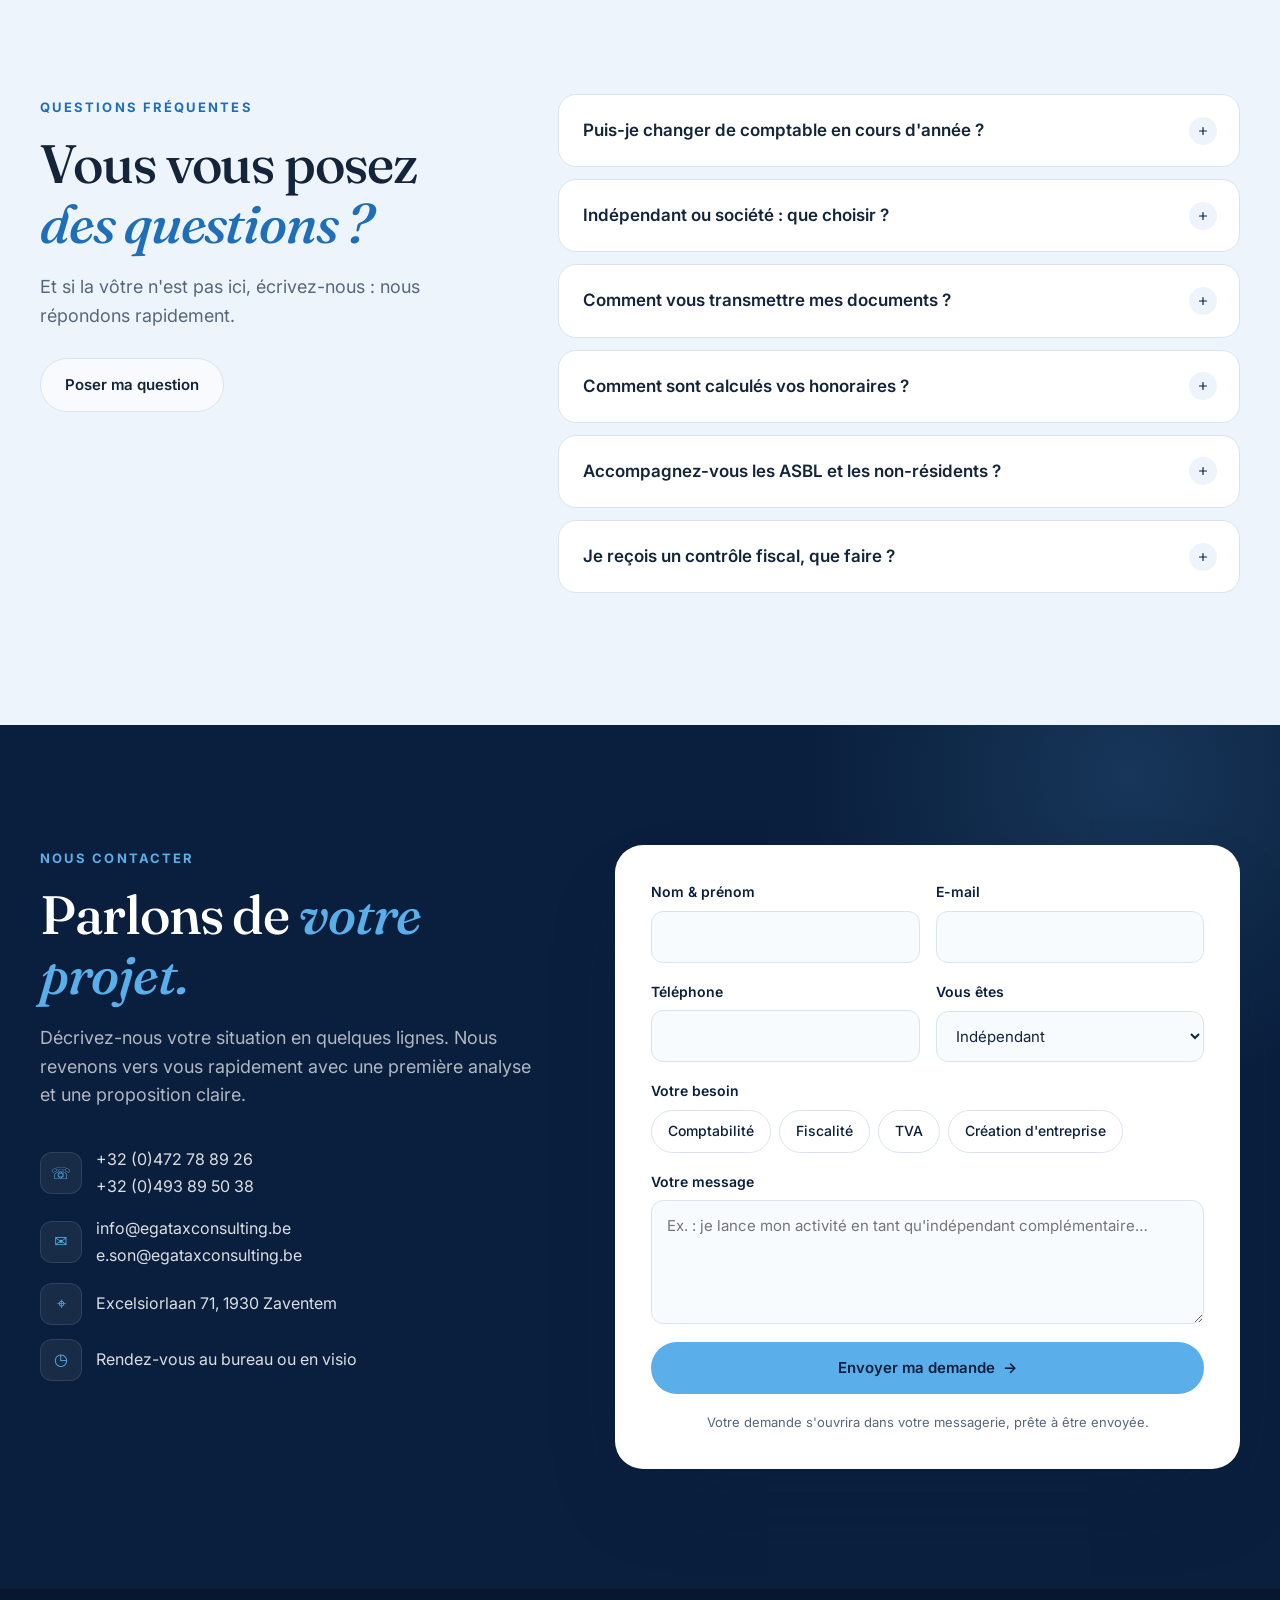
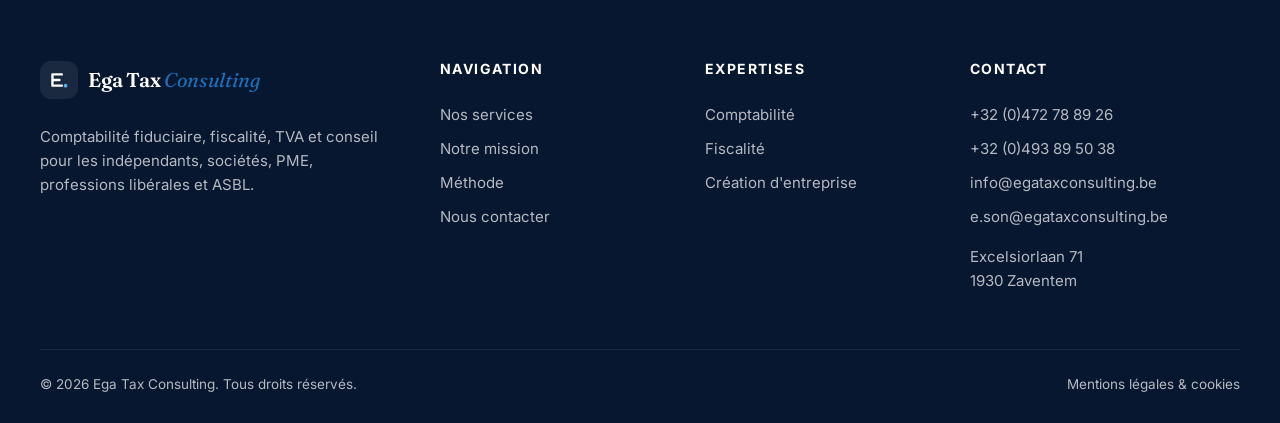
==== commit 53071c65: "Ajoute les photos : accueil, pôles de services, mission, méthode Co-Authored-By: Claude Opus 5.5 <no" ====
--- a/index.html
+++ b/index.html
@@ -9,6 +9,7 @@
   <meta property="og:title" content="Ega Tax Consulting — Vos chiffres, enfin clairs.">
   <meta property="og:description" content="Comptabilité, fiscalité et création d'entreprise. Un accompagnement clair, réactif et sur mesure.">
   <meta property="og:type" content="website">
+  <meta property="og:image" content="assets/img/hero-conseiller.jpg">
   <link rel="icon" href="assets/favicon.svg" type="image/svg+xml">
   <link rel="preconnect" href="https://fonts.googleapis.com">
   <link rel="preconnect" href="https://fonts.gstatic.com" crossorigin>
@@ -89,35 +90,21 @@
           </ul>
         </div>
 
-        <div class="hero__visual reveal" aria-label="Illustration de l'espace client">
-          <div class="dash">
-            <div class="dash__head">
-              <div class="dash__dots"><i></i><i></i><i></i></div>
-              <span>Votre tableau de bord</span>
-              <span class="tag">Illustration</span>
-            </div>
-            <div class="dash__kpis">
-              <div class="kpi"><small>Chiffre d'affaires</small><strong data-count="184250">0</strong><em class="up">+12,4 %</em></div>
-              <div class="kpi"><small>Trésorerie</small><strong data-count="46890">0</strong><em class="up">+5,1 %</em></div>
-            </div>
-            <div class="dash__chart">
-              <svg viewBox="0 0 320 120" preserveAspectRatio="none" aria-hidden="true">
-                <defs>
-                  <linearGradient id="g1" x1="0" x2="0" y1="0" y2="1"><stop offset="0" stop-color="#5AAEEA" stop-opacity=".35"/><stop offset="1" stop-color="#5AAEEA" stop-opacity="0"/></linearGradient>
-                </defs>
-                <path class="area" d="M0,95 C30,90 50,70 80,72 C110,74 125,55 160,50 C195,45 210,60 240,38 C270,18 295,22 320,12 L320,120 L0,120Z" fill="url(#g1)"/>
-                <path class="line" d="M0,95 C30,90 50,70 80,72 C110,74 125,55 160,50 C195,45 210,60 240,38 C270,18 295,22 320,12" fill="none" stroke="#5AAEEA" stroke-width="2.5"/>
-              </svg>
-              <div class="dash__months"><span>Jan</span><span>Mar</span><span>Mai</span><span>Juil</span><span>Sep</span><span>Nov</span></div>
-            </div>
-            <ul class="dash__feed">
-              <li><span class="ok">✓</span> Déclaration TVA déposée <time>aujourd'hui</time></li>
-              <li><span class="ok">✓</span> 23 pièces classées automatiquement <time>hier</time></li>
-              <li><span class="wait">●</span> Comptes annuels en préparation <time>en cours</time></li>
-            </ul>
+        <div class="hero__visual reveal">
+          <figure class="hero__photo">
+            <img src="assets/img/hero-conseiller.jpg" alt="Conseiller Ega Tax Consulting souriant dans les bureaux" width="1312" height="1600" fetchpriority="high">
+          </figure>
+          <div class="mini-dash" aria-label="Illustration du suivi en ligne">
+            <div class="mini-dash__top"><small>Chiffre d'affaires</small><span class="tag">Suivi en ligne</span></div>
+            <strong data-count="184250">0</strong><em class="up">+12,4 % sur l'année</em>
+            <svg viewBox="0 0 220 60" preserveAspectRatio="none" aria-hidden="true">
+              <defs><linearGradient id="g1" x1="0" x2="0" y1="0" y2="1"><stop offset="0" stop-color="#5AAEEA" stop-opacity=".4"/><stop offset="1" stop-color="#5AAEEA" stop-opacity="0"/></linearGradient></defs>
+              <path class="area" d="M0,50 C25,46 40,34 60,36 C85,38 95,26 120,24 C145,22 155,30 175,18 C195,8 208,10 220,4 L220,60 L0,60Z" fill="url(#g1)"/>
+              <path class="line" d="M0,50 C25,46 40,34 60,36 C85,38 95,26 120,24 C145,22 155,30 175,18 C195,8 208,10 220,4" fill="none" stroke="#5AAEEA" stroke-width="2.5"/>
+            </svg>
           </div>
           <div class="float float--a"><span class="float__icon">€</span><div><small>Rémunération dirigeant</small><strong>Scénario optimisé</strong></div></div>
-          <div class="float float--b"><span class="float__icon float__icon--green">✓</span><div><small>Pièce reçue</small><strong>Facture_0412.pdf</strong></div></div>
+          <div class="float float--b"><span class="float__icon float__icon--green">✓</span><div><small>Déclaration TVA</small><strong>Déposée dans les délais</strong></div></div>
         </div>
       </div>
     </section>
@@ -156,7 +143,7 @@
           <!-- Comptabilité -->
           <div class="panel" role="tabpanel" id="p-compta" aria-labelledby="t-compta">
             <aside class="panel__intro">
-              <div class="panel__icon"><svg viewBox="0 0 24 24"><path d="M4 19V5m0 14h16M8 15l3-4 3 2 5-6"/></svg></div>
+              <figure class="panel__img"><img src="assets/img/reunion-chiffres.jpg" alt="Réunion de travail autour de documents comptables" width="1600" height="1067" loading="lazy"><div class="panel__icon"><svg viewBox="0 0 24 24"><path d="M4 19V5m0 14h16M8 15l3-4 3 2 5-6"/></svg></div></figure>
               <h3>Comptabilité</h3>
               <p>Une comptabilité rigoureuse, tenue à jour et lisible — qui devient un véritable outil de pilotage plutôt qu'une simple obligation légale.</p>
               <a href="#contact" class="link">Confier ma comptabilité →</a>
@@ -175,7 +162,7 @@
           <!-- Fiscalité -->
           <div class="panel" role="tabpanel" id="p-fisca" aria-labelledby="t-fisca" hidden>
             <aside class="panel__intro">
-              <div class="panel__icon"><svg viewBox="0 0 24 24"><path d="M7 17L17 7M8 8.5a1.5 1.5 0 100-.01M16 16.5a1.5 1.5 0 100-.01"/></svg></div>
+              <figure class="panel__img"><img src="assets/img/reunion-analyse.jpg" alt="Conseillers analysant un dossier fiscal avec un client" width="1600" height="1067" loading="lazy"><div class="panel__icon"><svg viewBox="0 0 24 24"><path d="M7 17L17 7M8 8.5a1.5 1.5 0 100-.01M16 16.5a1.5 1.5 0 100-.01"/></svg></div></figure>
               <h3>Fiscalité</h3>
               <p>Payer le juste impôt, ni plus ni moins. Nous anticipons, optimisons dans le cadre légal et vous défendons en cas de contrôle.</p>
               <a href="#contact" class="link">Faire le point sur ma fiscalité →</a>
@@ -195,7 +182,7 @@
           <!-- Création -->
           <div class="panel" role="tabpanel" id="p-crea" aria-labelledby="t-crea" hidden>
             <aside class="panel__intro">
-              <div class="panel__icon"><svg viewBox="0 0 24 24"><path d="M12 3l2.5 5.5L20 9l-4 4 1 6-5-3-5 3 1-6-4-4 5.5-.5z"/></svg></div>
+              <figure class="panel__img"><img src="assets/img/poignee-de-main.jpg" alt="Poignée de main avec un entrepreneur" width="1600" height="1067" loading="lazy"><div class="panel__icon"><svg viewBox="0 0 24 24"><path d="M12 3l2.5 5.5L20 9l-4 4 1 6-5-3-5 3 1-6-4-4 5.5-.5z"/></svg></div></figure>
               <h3>Création &amp; conseil d'entreprise</h3>
               <p>De l'idée au lancement, puis à chaque étape clé : nous structurons votre projet sur des bases juridiques et financières solides.</p>
               <a href="#contact" class="link">Lancer mon projet →</a>
@@ -219,11 +206,15 @@
     <!-- ============ MISSION / WHY ============ -->
     <section class="section section--ink" id="mission">
       <div class="container">
-        <header class="section__head reveal">
+        <div class="mission__intro">
+        <header class="section__head section__head--left reveal">
           <p class="kicker kicker--light">Notre mission</p>
           <h2>Des solutions adaptées à votre situation, <em>du démarrage à la croissance.</em></h2>
           <p class="section__sub">Un accompagnement clair, réactif et sur mesure, pensé pour les indépendants, sociétés et ASBL.</p>
+          <p class="section__sub">Chez Ega Tax Consulting, chaque client a un interlocuteur direct qui connaît son dossier, ses chiffres et ses projets.</p>
         </header>
+        <figure class="mission__photo reveal"><img src="assets/img/equipe-documents.jpg" alt="L'équipe Ega Tax Consulting échangeant avec un client" width="1600" height="1067" loading="lazy"></figure>
+        </div>
         <div class="bento">
           <article class="tile tile--wide reveal">
             <span class="tile__n">01</span>
@@ -302,6 +293,13 @@
           <li class="step reveal"><span class="step__n">3</span><h3>Mise en place</h3><p>Reprise du dossier, outils en ligne, transmission des pièces : nous nous occupons de tout.</p></li>
           <li class="step reveal"><span class="step__n">4</span><h3>Suivi &amp; conseil</h3><p>Suivi en temps réel, points réguliers et conseils proactifs pour vos décisions.</p></li>
         </ol>
+        <figure class="banner reveal">
+          <img src="assets/img/formation-presentation.jpg" alt="Conseiller présentant une analyse financière" width="1600" height="1067" loading="lazy">
+          <figcaption>
+            <p class="banner__quote">« Nous vous aidons à comprendre vos chiffres et à préparer vos décisions. »</p>
+            <a href="#contact" class="btn btn--accent">Planifier un premier échange <span aria-hidden="true">→</span></a>
+          </figcaption>
+        </figure>
       </div>
     </section>
 
--- a/assets/styles.css
+++ b/assets/styles.css
@@ -378,3 +378,57 @@
   *, *::before, *::after { animation-duration: .01ms !important; animation-iteration-count: 1 !important; transition-duration: .01ms !important; scroll-behavior: auto !important; }
   .reveal { opacity: 1; transform: none; }
 }
+
+/* ---------- Photos ---------- */
+.hero__photo { margin: 0; border-radius: var(--r-lg); overflow: hidden; aspect-ratio: 4 / 4.6; box-shadow: var(--shadow-lg); position: relative; }
+.hero__photo img { width: 100%; height: 100%; object-fit: cover; object-position: 60% 20%; }
+.hero__photo::after { content: ""; position: absolute; inset: 0; background: linear-gradient(200deg, transparent 55%, rgba(10,31,61,.35)); }
+.hero__visual { max-width: 500px; justify-self: end; width: 100%; }
+.mini-dash { position: absolute; left: -48px; bottom: 36px; width: 250px; background: var(--ink); color: #fff; border-radius: 18px; padding: 16px 18px 12px; box-shadow: var(--shadow-lg); border: 1px solid rgba(255,255,255,.08); }
+.mini-dash__top { display: flex; justify-content: space-between; align-items: center; }
+.mini-dash small { font-size: 12px; color: rgba(255,255,255,.6); }
+.mini-dash strong { display: block; font-family: var(--serif); font-size: 28px; font-weight: 500; margin: 6px 0 0; font-variant-numeric: tabular-nums; }
+.mini-dash strong::after { content: " €"; font-size: 16px; color: rgba(255,255,255,.5); }
+.mini-dash em { font-style: normal; font-size: 12px; font-weight: 600; }
+.mini-dash svg { width: 100%; height: 54px; margin-top: 8px; }
+.mini-dash .line { stroke-dasharray: 400; stroke-dashoffset: 400; animation: draw 2.2s .4s var(--ease) forwards; }
+.mini-dash .area { opacity: 0; animation: fade 1s 1.4s forwards; }
+.hero__visual .float--a { left: auto; right: -36px; bottom: auto; top: 46%; }
+.hero__visual .float--b { right: auto; left: -36px; top: 40px; animation-delay: -3s; }
+
+.panel__img { position: relative; margin: -32px -32px 52px; aspect-ratio: 16 / 10; overflow: visible; }
+.panel__img img { width: 100%; height: 100%; object-fit: cover; border-radius: var(--r-lg) var(--r-lg) 0 0; }
+.panel__img .panel__icon { position: absolute; left: 32px; bottom: -27px; margin: 0; box-shadow: 0 0 0 5px var(--cream); }
+
+.mission__intro { position: relative; display: grid; grid-template-columns: 1fr 1fr; gap: 56px; align-items: center; margin-bottom: 56px; }
+.mission__intro .section__head { margin: 0; }
+.mission__intro .section__sub + .section__sub { margin-top: 12px; }
+.mission__photo { margin: 0; border-radius: var(--r-lg); overflow: hidden; aspect-ratio: 4 / 3; border: 1px solid rgba(255,255,255,.1); }
+.mission__photo img { width: 100%; height: 100%; object-fit: cover; }
+
+.banner { position: relative; margin: 56px 0 0; border-radius: var(--r-lg); overflow: hidden; min-height: 380px; display: grid; }
+.banner img { position: absolute; inset: 0; width: 100%; height: 100%; object-fit: cover; object-position: center 30%; }
+.banner::before { content: ""; position: absolute; inset: 0; background: linear-gradient(90deg, rgba(10,31,61,.92) 0%, rgba(10,31,61,.7) 45%, rgba(10,31,61,.1) 100%); z-index: 1; }
+.banner figcaption { position: relative; z-index: 2; align-self: center; padding: 48px; max-width: 560px; color: #fff; }
+.banner__quote { font-family: var(--serif); font-size: clamp(24px, 3vw, 34px); line-height: 1.25; margin-bottom: 28px; }
+
+@media (max-width: 1080px) {
+  .hero__visual { justify-self: center; }
+  .mission__intro { grid-template-columns: 1fr; gap: 36px; }
+}
+@media (max-width: 720px) {
+  .mini-dash { left: -6px; bottom: -30px; width: 210px; }
+  .mini-dash strong { font-size: 22px; }
+  .hero__visual .float--a { right: -6px; top: 52%; }
+  .hero__visual .float--b { left: -6px; top: 16px; }
+  .panel__img { margin: -32px -32px 48px; }
+  .banner figcaption { padding: 32px 24px; }
+  .banner::before { background: linear-gradient(180deg, rgba(10,31,61,.55), rgba(10,31,61,.92)); }
+}
+@media (max-width: 720px) {
+  .hero__visual .float { display: none; }
+  .mini-dash { left: 12px; bottom: -36px; width: 190px; padding: 12px 14px 8px; }
+  .mini-dash .tag { display: none; }
+  .mini-dash svg { height: 40px; }
+  .hero__photo { aspect-ratio: 4 / 4.4; }
+}
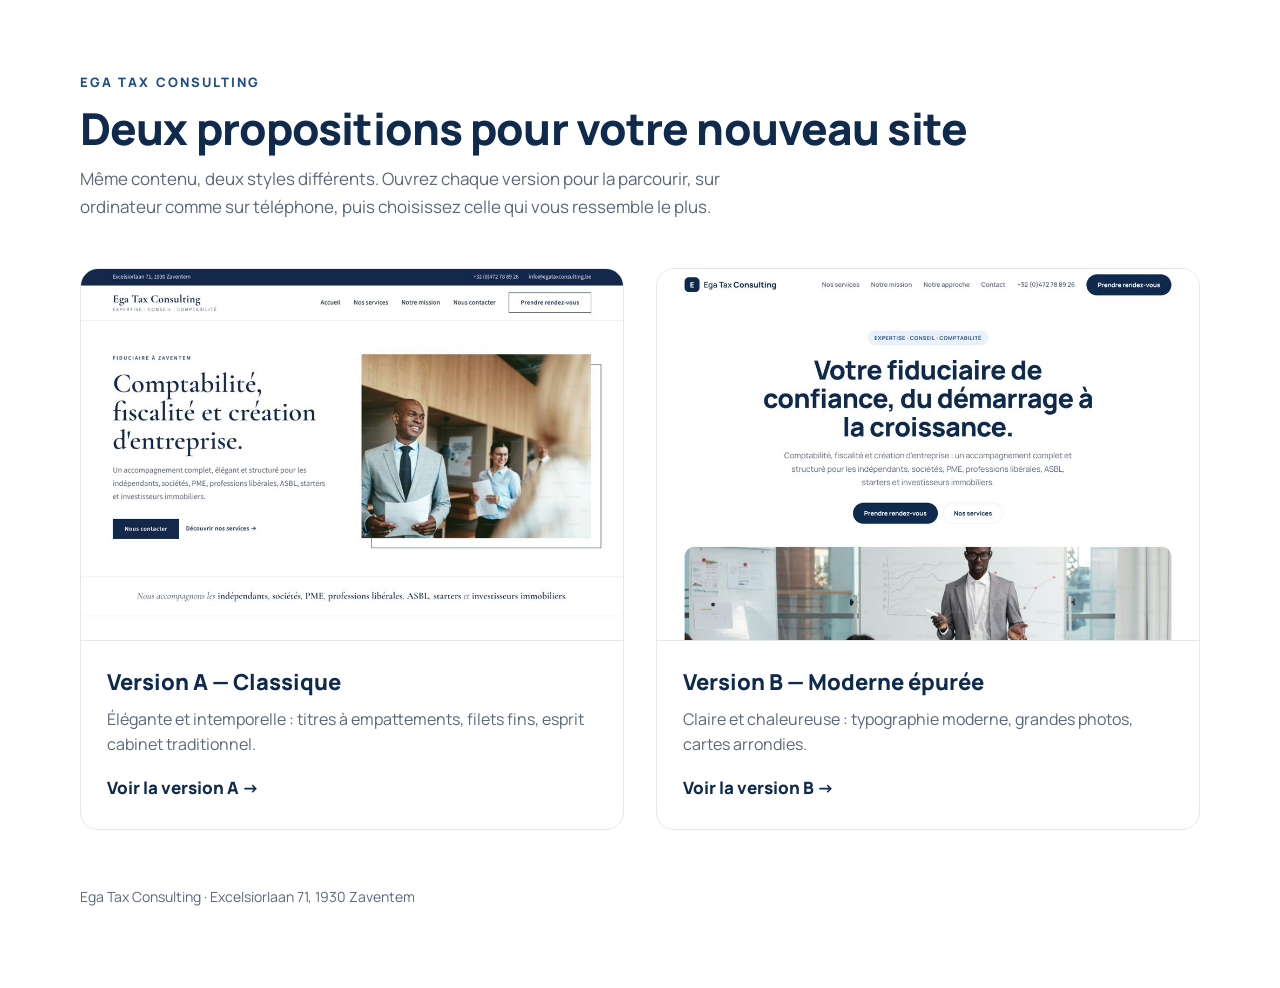
==== commit c53c7c83: "Deux propositions vitrine (classique et moderne) + page de choix Remplace la version « fintech » par" ====
--- a/index.html
+++ b/index.html
@@ -3,448 +3,45 @@
 <head>
   <meta charset="utf-8">
   <meta name="viewport" content="width=device-width, initial-scale=1">
-  <title>Ega Tax Consulting — Comptabilité, fiscalité & création d'entreprise</title>
-  <meta name="description" content="Fiduciaire en Belgique : comptabilité, fiscalité, TVA et création d'entreprise pour indépendants, sociétés, PME, professions libérales, ASBL, starters et investisseurs immobiliers.">
-  <meta name="theme-color" content="#0A1F3D">
-  <meta property="og:title" content="Ega Tax Consulting — Vos chiffres, enfin clairs.">
-  <meta property="og:description" content="Comptabilité, fiscalité et création d'entreprise. Un accompagnement clair, réactif et sur mesure.">
-  <meta property="og:type" content="website">
-  <meta property="og:image" content="assets/img/hero-conseiller.jpg">
+  <title>Ega Tax Consulting — Choix du site</title>
+  <meta name="robots" content="noindex">
   <link rel="icon" href="assets/favicon.svg" type="image/svg+xml">
-  <link rel="preconnect" href="https://fonts.googleapis.com">
-  <link rel="preconnect" href="https://fonts.gstatic.com" crossorigin>
-  <link href="https://fonts.googleapis.com/css2?family=Fraunces:ital,opsz,wght@0,9..144,400;0,9..144,500;0,9..144,600;1,9..144,400;1,9..144,500&family=Inter:wght@400;500;600;700&display=swap" rel="stylesheet">
-  <link rel="stylesheet" href="assets/styles.css">
-  <script type="application/ld+json">
-  {
-    "@context": "https://schema.org",
-    "@type": "AccountingService",
-    "name": "Ega Tax Consulting",
-    "description": "Comptabilité fiduciaire, fiscalité, TVA et conseil pour les indépendants, sociétés, PME, professions libérales et ASBL.",
-    "email": "info@egataxconsulting.be",
-    "telephone": ["+32472788926", "+32493895038"],
-    "address": {
-      "@type": "PostalAddress",
-      "streetAddress": "Excelsiorlaan 71",
-      "postalCode": "1930",
-      "addressLocality": "Zaventem",
-      "addressCountry": "BE"
-    },
-    "areaServed": "BE",
-    "knowsLanguage": "fr"
-  }
-  </script>
+  <link href="https://fonts.googleapis.com/css2?family=Manrope:wght@400;600;800&display=swap" rel="stylesheet">
+  <style>
+    *{box-sizing:border-box}
+    body{margin:0;background:#fff;color:#1A2536;font:400 17px/1.6 Manrope,system-ui,sans-serif;-webkit-font-smoothing:antialiased}
+    .wrap{width:min(100% - 32px,1120px);margin:0 auto;padding:72px 0 80px}
+    h1{color:#0F2A4D;font-size:clamp(30px,4vw,44px);font-weight:800;letter-spacing:-.02em;margin:10px 0 12px;line-height:1.15}
+    .over{font-size:13px;font-weight:800;letter-spacing:.16em;text-transform:uppercase;color:#1E4E8C;margin:0}
+    .intro{color:#5C6778;max-width:640px;margin:0}
+    .grid{display:grid;grid-template-columns:1fr 1fr;gap:32px;margin-top:48px}
+    .opt{display:block;color:inherit;text-decoration:none;border:1px solid #E3E8EF;border-radius:18px;overflow:hidden;transition:box-shadow .3s,transform .3s}
+    .opt:hover{box-shadow:0 24px 48px -24px rgba(15,42,77,.3);transform:translateY(-4px)}
+    .opt img{display:block;width:100%;aspect-ratio:16/11;object-fit:cover;object-position:top;border-bottom:1px solid #E3E8EF}
+    .opt div{padding:24px 26px 28px}
+    .opt h2{margin:0 0 6px;color:#0F2A4D;font-size:22px;font-weight:800}
+    .opt p{margin:0;color:#5C6778;font-size:16px}
+    .opt span{display:inline-block;margin-top:16px;font-weight:800;color:#0F2A4D}
+    footer{margin-top:56px;color:#5C6778;font-size:14px}
+    @media(max-width:760px){.grid{grid-template-columns:1fr}.wrap{padding-top:48px}}
+  </style>
 </head>
 <body>
-  <a class="skip" href="#main">Aller au contenu</a>
-
-  <!-- ============ HEADER ============ -->
-  <header class="nav" id="top">
-    <div class="container nav__inner">
-      <a href="#top" class="brand" aria-label="Ega Tax Consulting — accueil">
-        <span class="brand__mark" aria-hidden="true">
-          <svg viewBox="0 0 64 64"><path d="M18 20h20M18 32h15M18 44h20M18 20v24" stroke="currentColor" stroke-width="5" stroke-linecap="round" fill="none"/><circle cx="46" cy="44" r="4" fill="var(--accent)"/></svg>
-        </span>
-        <span class="brand__name">Ega Tax <span>Consulting</span></span>
+  <main class="wrap">
+    <p class="over">Ega Tax Consulting</p>
+    <h1>Deux propositions pour votre nouveau site</h1>
+    <p class="intro">Même contenu, deux styles différents. Ouvrez chaque version pour la parcourir, sur ordinateur comme sur téléphone, puis choisissez celle qui vous ressemble le plus.</p>
+    <div class="grid">
+      <a class="opt" href="version-a/">
+        <img src="assets/img/apercu-version-a.jpg" alt="Aperçu de la version A" loading="lazy">
+        <div><h2>Version A — Classique</h2><p>Élégante et intemporelle : titres à empattements, filets fins, esprit cabinet traditionnel.</p><span>Voir la version A →</span></div>
       </a>
-      <nav class="nav__links" aria-label="Navigation principale">
-        <a href="#services">Services</a>
-        <a href="#mission">Notre mission</a>
-        <a href="#profils">Pour qui</a>
-        <a href="#methode">Méthode</a>
-        <a href="#faq">FAQ</a>
-      </nav>
-      <div class="nav__cta">
-        <a href="tel:+32472788926" class="nav__tel">+32 472 78 89 26</a>
-        <a href="#contact" class="btn btn--primary btn--sm">Prendre rendez-vous</a>
-        <button class="burger" aria-label="Ouvrir le menu" aria-expanded="false" aria-controls="mobile-menu"><span></span><span></span></button>
-      </div>
+      <a class="opt" href="version-b/">
+        <img src="assets/img/apercu-version-b.jpg" alt="Aperçu de la version B" loading="lazy">
+        <div><h2>Version B — Moderne épurée</h2><p>Claire et chaleureuse : typographie moderne, grandes photos, cartes arrondies.</p><span>Voir la version B →</span></div>
+      </a>
     </div>
-    <div class="mobile-menu" id="mobile-menu" hidden>
-      <a href="#services">Services</a>
-      <a href="#mission">Notre mission</a>
-      <a href="#profils">Pour qui</a>
-      <a href="#methode">Méthode</a>
-      <a href="#faq">FAQ</a>
-      <a href="#contact" class="btn btn--primary">Prendre rendez-vous</a>
-    </div>
-  </header>
-
-  <main id="main">
-    <!-- ============ HERO ============ -->
-    <section class="hero">
-      <div class="hero__bg" aria-hidden="true"></div>
-      <div class="container hero__grid">
-        <div class="hero__copy">
-          <p class="eyebrow reveal"><span class="dot"></span> Expertise · Conseil · Comptabilité — Zaventem</p>
-          <h1 class="reveal">Vos chiffres, enfin <em>clairs</em>.<br>Vos décisions, mieux préparées.</h1>
-          <p class="lead reveal">Un accompagnement complet, élégant et structuré pour les indépendants, sociétés, PME, professions libérales, ASBL, starters et investisseurs immobiliers — du démarrage à la croissance.</p>
-          <div class="hero__actions reveal">
-            <a href="#contact" class="btn btn--primary">Parler à un conseiller <span aria-hidden="true">→</span></a>
-            <a href="#services" class="btn btn--ghost">Découvrir nos services</a>
-          </div>
-          <ul class="hero__proof reveal" aria-label="Nos engagements">
-            <li><svg viewBox="0 0 20 20" aria-hidden="true"><path d="M5 10.5l3 3 7-7"/></svg>Interlocuteur direct</li>
-            <li><svg viewBox="0 0 20 20" aria-hidden="true"><path d="M5 10.5l3 3 7-7"/></svg>Honoraires transparents</li>
-            <li><svg viewBox="0 0 20 20" aria-hidden="true"><path d="M5 10.5l3 3 7-7"/></svg>100 % en ligne si vous le souhaitez</li>
-          </ul>
-        </div>
-
-        <div class="hero__visual reveal">
-          <figure class="hero__photo">
-            <img src="assets/img/hero-conseiller.jpg" alt="Conseiller Ega Tax Consulting souriant dans les bureaux" width="1312" height="1600" fetchpriority="high">
-          </figure>
-          <div class="mini-dash" aria-label="Illustration du suivi en ligne">
-            <div class="mini-dash__top"><small>Chiffre d'affaires</small><span class="tag">Suivi en ligne</span></div>
-            <strong data-count="184250">0</strong><em class="up">+12,4 % sur l'année</em>
-            <svg viewBox="0 0 220 60" preserveAspectRatio="none" aria-hidden="true">
-              <defs><linearGradient id="g1" x1="0" x2="0" y1="0" y2="1"><stop offset="0" stop-color="#5AAEEA" stop-opacity=".4"/><stop offset="1" stop-color="#5AAEEA" stop-opacity="0"/></linearGradient></defs>
-              <path class="area" d="M0,50 C25,46 40,34 60,36 C85,38 95,26 120,24 C145,22 155,30 175,18 C195,8 208,10 220,4 L220,60 L0,60Z" fill="url(#g1)"/>
-              <path class="line" d="M0,50 C25,46 40,34 60,36 C85,38 95,26 120,24 C145,22 155,30 175,18 C195,8 208,10 220,4" fill="none" stroke="#5AAEEA" stroke-width="2.5"/>
-            </svg>
-          </div>
-          <div class="float float--a"><span class="float__icon">€</span><div><small>Rémunération dirigeant</small><strong>Scénario optimisé</strong></div></div>
-          <div class="float float--b"><span class="float__icon float__icon--green">✓</span><div><small>Déclaration TVA</small><strong>Déposée dans les délais</strong></div></div>
-        </div>
-      </div>
-    </section>
-
-    <!-- ============ AUDIENCE MARQUEE ============ -->
-    <section class="marquee" aria-label="Nos clients">
-      <div class="marquee__track">
-        <span>Indépendants</span><span>Sociétés</span><span>PME</span><span>Professions libérales</span><span>ASBL</span><span>Starters</span><span>Investisseurs immobiliers</span><span>Non-résidents</span>
-        <span aria-hidden="true">Indépendants</span><span aria-hidden="true">Sociétés</span><span aria-hidden="true">PME</span><span aria-hidden="true">Professions libérales</span><span aria-hidden="true">ASBL</span><span aria-hidden="true">Starters</span><span aria-hidden="true">Investisseurs immobiliers</span><span aria-hidden="true">Non-résidents</span>
-      </div>
-    </section>
-
-    <!-- ============ SERVICES ============ -->
-    <section class="section" id="services">
-      <div class="container">
-        <header class="section__head reveal">
-          <p class="kicker">Nos services</p>
-          <h2>Comptabilité, fiscalité <em>&amp;</em> création d'entreprise.</h2>
-          <p class="section__sub">Trois expertises complémentaires, un seul interlocuteur. Choisissez un pôle pour voir le détail de notre accompagnement.</p>
-        </header>
-
-        <div class="tabs reveal" role="tablist" aria-label="Pôles de services">
-          <button role="tab" aria-selected="true" aria-controls="p-compta" id="t-compta" class="tab">
-            <span class="tab__num">01</span> Comptabilité
-          </button>
-          <button role="tab" aria-selected="false" aria-controls="p-fisca" id="t-fisca" class="tab" tabindex="-1">
-            <span class="tab__num">02</span> Fiscalité
-          </button>
-          <button role="tab" aria-selected="false" aria-controls="p-crea" id="t-crea" class="tab" tabindex="-1">
-            <span class="tab__num">03</span> Création &amp; conseil
-          </button>
-          <span class="tabs__ink" aria-hidden="true"></span>
-        </div>
-
-        <div class="panels">
-          <!-- Comptabilité -->
-          <div class="panel" role="tabpanel" id="p-compta" aria-labelledby="t-compta">
-            <aside class="panel__intro">
-              <figure class="panel__img"><img src="assets/img/reunion-chiffres.jpg" alt="Réunion de travail autour de documents comptables" width="1600" height="1067" loading="lazy"><div class="panel__icon"><svg viewBox="0 0 24 24"><path d="M4 19V5m0 14h16M8 15l3-4 3 2 5-6"/></svg></div></figure>
-              <h3>Comptabilité</h3>
-              <p>Une comptabilité rigoureuse, tenue à jour et lisible — qui devient un véritable outil de pilotage plutôt qu'une simple obligation légale.</p>
-              <a href="#contact" class="link">Confier ma comptabilité →</a>
-            </aside>
-            <ul class="cards">
-              <li class="card"><h4>Tenue de comptabilité</h4><p>Encodage régulier et fiable de vos opérations, dans le respect des normes belges.</p></li>
-              <li class="card"><h4>Organisation &amp; classement des pièces</h4><p>Un système clair pour vos factures et justificatifs, transmis en ligne.</p></li>
-              <li class="card"><h4>Déclarations TVA</h4><p>Préparation et dépôt de vos déclarations, listings et relevés dans les délais.</p></li>
-              <li class="card"><h4>Bilan &amp; comptes annuels</h4><p>Clôture de l'exercice, établissement et dépôt des comptes annuels.</p></li>
-              <li class="card"><h4>Comptabilité analytique</h4><p>Rentabilité par activité, projet ou client pour savoir où vous gagnez.</p></li>
-              <li class="card"><h4>Analyse financière &amp; tableaux de bord</h4><p>Des indicateurs simples, mis à jour, pour piloter votre activité.</p></li>
-              <li class="card"><h4>Supervision &amp; validation</h4><p>Vous tenez votre comptabilité ? Nous la contrôlons et la validons.</p></li>
-            </ul>
-          </div>
-
-          <!-- Fiscalité -->
-          <div class="panel" role="tabpanel" id="p-fisca" aria-labelledby="t-fisca" hidden>
-            <aside class="panel__intro">
-              <figure class="panel__img"><img src="assets/img/reunion-analyse.jpg" alt="Conseillers analysant un dossier fiscal avec un client" width="1600" height="1067" loading="lazy"><div class="panel__icon"><svg viewBox="0 0 24 24"><path d="M7 17L17 7M8 8.5a1.5 1.5 0 100-.01M16 16.5a1.5 1.5 0 100-.01"/></svg></div></figure>
-              <h3>Fiscalité</h3>
-              <p>Payer le juste impôt, ni plus ni moins. Nous anticipons, optimisons dans le cadre légal et vous défendons en cas de contrôle.</p>
-              <a href="#contact" class="link">Faire le point sur ma fiscalité →</a>
-            </aside>
-            <ul class="cards">
-              <li class="card"><h4>Impôt des personnes physiques</h4><p>Déclaration complète et vérification de l'avertissement-extrait de rôle.</p></li>
-              <li class="card"><h4>Impôt des sociétés</h4><p>Déclaration, versements anticipés et planification fiscale.</p></li>
-              <li class="card"><h4>Personnes morales &amp; non-résidents</h4><p>ASBL, fondations et contribuables non-résidents.</p></li>
-              <li class="card"><h4>Rémunération du dirigeant</h4><p>Le bon mix rémunération, dividendes et avantages pour votre situation.</p></li>
-              <li class="card"><h4>Conseil fiscal &amp; TVA</h4><p>Réponses claires à vos questions, avant de prendre une décision.</p></li>
-              <li class="card"><h4>Contrôle fiscal</h4><p>Préparation, assistance et défense face à l'administration.</p></li>
-              <li class="card"><h4>Fiscalité des étrangers en Belgique</h4><p>Expatriés, impatriés, frontaliers : une fiscalité souvent complexe, rendue simple.</p></li>
-              <li class="card"><h4>Donations &amp; successions</h4><p>Anticiper la transmission de votre patrimoine sereinement.</p></li>
-            </ul>
-          </div>
-
-          <!-- Création -->
-          <div class="panel" role="tabpanel" id="p-crea" aria-labelledby="t-crea" hidden>
-            <aside class="panel__intro">
-              <figure class="panel__img"><img src="assets/img/poignee-de-main.jpg" alt="Poignée de main avec un entrepreneur" width="1600" height="1067" loading="lazy"><div class="panel__icon"><svg viewBox="0 0 24 24"><path d="M12 3l2.5 5.5L20 9l-4 4 1 6-5-3-5 3 1-6-4-4 5.5-.5z"/></svg></div></figure>
-              <h3>Création &amp; conseil d'entreprise</h3>
-              <p>De l'idée au lancement, puis à chaque étape clé : nous structurons votre projet sur des bases juridiques et financières solides.</p>
-              <a href="#contact" class="link">Lancer mon projet →</a>
-            </aside>
-            <ul class="cards">
-              <li class="card"><h4>Choix de la forme juridique</h4><p>Indépendant, SRL, SA, ASBL… le bon véhicule pour votre projet.</p></li>
-              <li class="card"><h4>Création &amp; immatriculations</h4><p>BCE, guichet d'entreprises, caisse d'assurances sociales, TVA.</p></li>
-              <li class="card"><h4>Statuts &amp; coordination notaire</h4><p>Rédaction des statuts et lien direct avec votre notaire.</p></li>
-              <li class="card"><h4>Démarrage d'activité</h4><p>ONSS, TVA, publications : un lancement sans oubli.</p></li>
-              <li class="card"><h4>Business plan &amp; plan financier</h4><p>Un plan crédible pour vous, votre banque et vos investisseurs.</p></li>
-              <li class="card"><h4>Financement &amp; subsides</h4><p>Identification des aides et accompagnement dans les démarches.</p></li>
-              <li class="card"><h4>Passage en société</h4><p>Savoir quand et comment passer d'indépendant à société.</p></li>
-              <li class="card"><h4>Droit des sociétés &amp; publications</h4><p>Assemblées, modifications statutaires, publications au Moniteur.</p></li>
-              <li class="card"><h4>Cessation &amp; clôture</h4><p>Arrêter une activité proprement, sans mauvaise surprise.</p></li>
-            </ul>
-          </div>
-        </div>
-      </div>
-    </section>
-
-    <!-- ============ MISSION / WHY ============ -->
-    <section class="section section--ink" id="mission">
-      <div class="container">
-        <div class="mission__intro">
-        <header class="section__head section__head--left reveal">
-          <p class="kicker kicker--light">Notre mission</p>
-          <h2>Des solutions adaptées à votre situation, <em>du démarrage à la croissance.</em></h2>
-          <p class="section__sub">Un accompagnement clair, réactif et sur mesure, pensé pour les indépendants, sociétés et ASBL.</p>
-          <p class="section__sub">Chez Ega Tax Consulting, chaque client a un interlocuteur direct qui connaît son dossier, ses chiffres et ses projets.</p>
-        </header>
-        <figure class="mission__photo reveal"><img src="assets/img/equipe-documents.jpg" alt="L'équipe Ega Tax Consulting échangeant avec un client" width="1600" height="1067" loading="lazy"></figure>
-        </div>
-        <div class="bento">
-          <article class="tile tile--wide reveal">
-            <span class="tile__n">01</span>
-            <h3>Un vrai partenaire, pas un simple exécutant</h3>
-            <p>Nous vous aidons à comprendre vos chiffres et à préparer vos décisions. Votre comptable devient un allié stratégique.</p>
-            <div class="tile__art" aria-hidden="true">
-              <div class="bars"><i style="--h:40%"></i><i style="--h:55%"></i><i style="--h:48%"></i><i style="--h:70%"></i><i style="--h:62%"></i><i style="--h:86%"></i></div>
-            </div>
-          </article>
-          <article class="tile reveal">
-            <span class="tile__n">02</span>
-            <h3>Toujours joignable, jamais dans le flou</h3>
-            <p>Un interlocuteur direct, qui vous répond rapidement.</p>
-          </article>
-          <article class="tile reveal">
-            <span class="tile__n">03</span>
-            <h3>Des honoraires transparents</h3>
-            <p>Vous savez ce que vous payez et pourquoi, sans surprise.</p>
-          </article>
-          <article class="tile reveal">
-            <span class="tile__n">04</span>
-            <h3>Des outils modernes</h3>
-            <p>Transmission en ligne, suivi en temps réel, moins de paperasse.</p>
-          </article>
-          <article class="tile reveal">
-            <span class="tile__n">05</span>
-            <h3>Une approche sur mesure</h3>
-            <p>Indépendant, société ou ASBL : nous adaptons l'accompagnement à votre profil, à votre secteur et à vos ambitions.</p>
-            <div class="chips" aria-hidden="true"><span>Indépendant</span><span>SRL</span><span>SA</span><span>ASBL</span><span>Profession libérale</span><span>Immobilier</span></div>
-          </article>
-        </div>
-      </div>
-    </section>
-
-    <!-- ============ PROFILS ============ -->
-    <section class="section" id="profils">
-      <div class="container">
-        <header class="section__head reveal">
-          <p class="kicker">Pour qui ?</p>
-          <h2>Vous êtes… <em>nous savons</em> ce dont vous avez besoin.</h2>
-          <p class="section__sub">Sélectionnez votre profil pour découvrir l'accompagnement que nous vous proposons.</p>
-        </header>
-        <div class="profiles reveal">
-          <div class="profiles__list" role="radiogroup" aria-label="Votre profil">
-            <button class="pchip is-active" role="radio" aria-checked="true" data-p="independant">Indépendant</button>
-            <button class="pchip" role="radio" aria-checked="false" data-p="societe">Société / PME</button>
-            <button class="pchip" role="radio" aria-checked="false" data-p="liberal">Profession libérale</button>
-            <button class="pchip" role="radio" aria-checked="false" data-p="asbl">ASBL</button>
-            <button class="pchip" role="radio" aria-checked="false" data-p="starter">Starter</button>
-            <button class="pchip" role="radio" aria-checked="false" data-p="immo">Investisseur immobilier</button>
-            <button class="pchip" role="radio" aria-checked="false" data-p="expat">Étranger en Belgique</button>
-          </div>
-          <div class="profiles__card" aria-live="polite">
-            <div class="profiles__body">
-              <p class="profiles__kicker" id="pf-kicker"></p>
-              <h3 id="pf-title"></h3>
-              <p id="pf-text"></p>
-              <ul id="pf-list" class="checklist"></ul>
-              <a href="#contact" class="btn btn--primary" id="pf-cta">Demander une proposition</a>
-            </div>
-          </div>
-        </div>
-      </div>
-    </section>
-
-    <!-- ============ METHODE ============ -->
-    <section class="section section--cream" id="methode">
-      <div class="container">
-        <header class="section__head reveal">
-          <p class="kicker">Notre méthode</p>
-          <h2>Quatre étapes, <em>zéro flou.</em></h2>
-        </header>
-        <ol class="steps">
-          <li class="step reveal"><span class="step__n">1</span><h3>Premier échange</h3><p>Nous écoutons votre situation, vos objectifs et vos contraintes — en visio ou au bureau.</p></li>
-          <li class="step reveal"><span class="step__n">2</span><h3>Proposition claire</h3><p>Une offre détaillée et des honoraires transparents. Vous savez exactement ce qui est inclus.</p></li>
-          <li class="step reveal"><span class="step__n">3</span><h3>Mise en place</h3><p>Reprise du dossier, outils en ligne, transmission des pièces : nous nous occupons de tout.</p></li>
-          <li class="step reveal"><span class="step__n">4</span><h3>Suivi &amp; conseil</h3><p>Suivi en temps réel, points réguliers et conseils proactifs pour vos décisions.</p></li>
-        </ol>
-        <figure class="banner reveal">
-          <img src="assets/img/formation-presentation.jpg" alt="Conseiller présentant une analyse financière" width="1600" height="1067" loading="lazy">
-          <figcaption>
-            <p class="banner__quote">« Nous vous aidons à comprendre vos chiffres et à préparer vos décisions. »</p>
-            <a href="#contact" class="btn btn--accent">Planifier un premier échange <span aria-hidden="true">→</span></a>
-          </figcaption>
-        </figure>
-      </div>
-    </section>
-
-    <!-- ============ DIGITAL ============ -->
-    <section class="section">
-      <div class="container digital">
-        <div class="digital__copy reveal">
-          <p class="kicker">Une fiduciaire moderne</p>
-          <h2>Moins de paperasse, <em>plus de visibilité.</em></h2>
-          <p class="section__sub">Prenez une photo de votre ticket, transférez vos factures par e-mail, consultez vos chiffres quand vous le voulez. Nous avons digitalisé tout ce qui pouvait l'être — pour garder l'essentiel : le conseil humain.</p>
-          <ul class="features">
-            <li><span>📤</span><div><strong>Transmission en ligne</strong><small>Vos pièces en quelques secondes, depuis votre téléphone.</small></div></li>
-            <li><span>📊</span><div><strong>Suivi en temps réel</strong><small>Chiffre d'affaires, trésorerie, TVA : toujours à jour.</small></div></li>
-            <li><span>🔔</span><div><strong>Rappels d'échéances</strong><small>Plus jamais de délai oublié ni d'amende évitable.</small></div></li>
-            <li><span>🔒</span><div><strong>Données sécurisées</strong><small>Vos documents confidentiels sont traités avec soin.</small></div></li>
-          </ul>
-        </div>
-        <div class="phone reveal" aria-hidden="true">
-          <div class="phone__screen">
-            <div class="phone__top"><span>9:41</span><span>●●●</span></div>
-            <p class="phone__hello">Bonjour 👋</p>
-            <p class="phone__label">Pièces du mois</p>
-            <div class="phone__ring"><svg viewBox="0 0 120 120"><circle cx="60" cy="60" r="50" class="bg"/><circle cx="60" cy="60" r="50" class="fg"/></svg><strong>87%</strong><small>reçues</small></div>
-            <div class="phone__row"><span>Facture fournisseur</span><b>✓</b></div>
-            <div class="phone__row"><span>Ticket restaurant</span><b>✓</b></div>
-            <div class="phone__row muted"><span>Extrait bancaire</span><b>…</b></div>
-            <div class="phone__btn">+ Ajouter une pièce</div>
-          </div>
-        </div>
-      </div>
-    </section>
-
-    <!-- ============ FAQ ============ -->
-    <section class="section section--cream" id="faq">
-      <div class="container faq">
-        <header class="section__head section__head--left reveal">
-          <p class="kicker">Questions fréquentes</p>
-          <h2>Vous vous posez <em>des questions ?</em></h2>
-          <p class="section__sub">Et si la vôtre n'est pas ici, écrivez-nous : nous répondons rapidement.</p>
-          <a href="#contact" class="btn btn--ghost">Poser ma question</a>
-        </header>
-        <div class="faq__list reveal">
-          <details>
-            <summary>Puis-je changer de comptable en cours d'année ?</summary>
-            <p>Oui. Nous prenons contact avec votre comptable actuel pour organiser la reprise de votre dossier et assurer une transition sans rupture de vos obligations.</p>
-          </details>
-          <details>
-            <summary>Indépendant ou société : que choisir ?</summary>
-            <p>Cela dépend de vos revenus, de vos risques, de vos projets et de votre patrimoine. Nous comparons les scénarios chiffrés avec vous avant toute décision, puis nous nous chargeons des démarches.</p>
-          </details>
-          <details>
-            <summary>Comment vous transmettre mes documents ?</summary>
-            <p>En ligne, de préférence : photo, e-mail ou dépôt sur votre espace. Nous restons évidemment disponibles si vous préférez nous remettre vos documents en main propre.</p>
-          </details>
-          <details>
-            <summary>Comment sont calculés vos honoraires ?</summary>
-            <p>Selon la taille et la complexité de votre dossier. Vous recevez une proposition claire et détaillée avant de vous engager : pas de frais cachés.</p>
-          </details>
-          <details>
-            <summary>Accompagnez-vous les ASBL et les non-résidents ?</summary>
-            <p>Oui. Nous prenons en charge la comptabilité et les obligations des ASBL, ainsi que la fiscalité des personnes morales, des non-résidents et des étrangers établis en Belgique.</p>
-          </details>
-          <details>
-            <summary>Je reçois un contrôle fiscal, que faire ?</summary>
-            <p>Ne répondez pas dans la précipitation. Contactez-nous : nous analysons la demande, préparons les éléments et vous assistons dans les échanges avec l'administration.</p>
-          </details>
-        </div>
-      </div>
-    </section>
-
-    <!-- ============ CONTACT ============ -->
-    <section class="section section--ink contact" id="contact">
-      <div class="container contact__grid">
-        <div class="contact__copy reveal">
-          <p class="kicker kicker--light">Nous contacter</p>
-          <h2>Parlons de <em>votre projet.</em></h2>
-          <p class="section__sub">Décrivez-nous votre situation en quelques lignes. Nous revenons vers vous rapidement avec une première analyse et une proposition claire.</p>
-          <ul class="contact__info">
-            <li><span>☏</span><div><a href="tel:+32472788926">+32 (0)472 78 89 26</a><br><a href="tel:+32493895038">+32 (0)493 89 50 38</a></div></li>
-            <li><span>✉</span><div><a href="mailto:info@egataxconsulting.be">info@egataxconsulting.be</a><br><a href="mailto:e.son@egataxconsulting.be">e.son@egataxconsulting.be</a></div></li>
-            <li><span>⌖</span><a href="https://www.google.com/maps/search/?api=1&amp;query=Excelsiorlaan+71+1930+Zaventem" target="_blank" rel="noopener">Excelsiorlaan 71, 1930 Zaventem</a></li>
-            <li><span>◷</span>Rendez-vous au bureau ou en visio</li>
-          </ul>
-        </div>
-        <form class="form reveal" id="contact-form" novalidate>
-          <div class="form__row">
-            <label>Nom &amp; prénom<input name="nom" required autocomplete="name"></label>
-            <label>E-mail<input name="email" type="email" required autocomplete="email"></label>
-          </div>
-          <div class="form__row">
-            <label>Téléphone<input name="tel" type="tel" autocomplete="tel"></label>
-            <label>Vous êtes
-              <select name="profil">
-                <option>Indépendant</option><option>Société / PME</option><option>Profession libérale</option><option>ASBL</option><option>Starter</option><option>Investisseur immobilier</option><option>Particulier</option>
-              </select>
-            </label>
-          </div>
-          <fieldset class="form__needs">
-            <legend>Votre besoin</legend>
-            <label class="check"><input type="checkbox" name="besoin" value="Comptabilité"><span>Comptabilité</span></label>
-            <label class="check"><input type="checkbox" name="besoin" value="Fiscalité"><span>Fiscalité</span></label>
-            <label class="check"><input type="checkbox" name="besoin" value="TVA"><span>TVA</span></label>
-            <label class="check"><input type="checkbox" name="besoin" value="Création d'entreprise"><span>Création d'entreprise</span></label>
-          </fieldset>
-          <label>Votre message<textarea name="message" rows="4" required placeholder="Ex. : je lance mon activité en tant qu'indépendant complémentaire…"></textarea></label>
-          <button class="btn btn--accent btn--block" type="submit">Envoyer ma demande <span aria-hidden="true">→</span></button>
-          <p class="form__note" id="form-note" role="status">Votre demande s'ouvrira dans votre messagerie, prête à être envoyée.</p>
-        </form>
-      </div>
-    </section>
+    <footer>Ega Tax Consulting · Excelsiorlaan 71, 1930 Zaventem</footer>
   </main>
-
-  <!-- ============ FOOTER ============ -->
-  <footer class="footer">
-    <div class="container footer__grid">
-      <div>
-        <a href="#top" class="brand brand--light">
-          <span class="brand__mark" aria-hidden="true"><svg viewBox="0 0 64 64"><path d="M18 20h20M18 32h15M18 44h20M18 20v24" stroke="currentColor" stroke-width="5" stroke-linecap="round" fill="none"/><circle cx="46" cy="44" r="4" fill="var(--accent)"/></svg></span>
-          <span class="brand__name">Ega Tax <span>Consulting</span></span>
-        </a>
-        <p class="footer__about">Comptabilité fiduciaire, fiscalité, TVA et conseil pour les indépendants, sociétés, PME, professions libérales et ASBL.</p>
-      </div>
-      <nav aria-label="Pied de page">
-        <h4>Navigation</h4>
-        <a href="#services">Nos services</a><a href="#mission">Notre mission</a><a href="#methode">Méthode</a><a href="#contact">Nous contacter</a>
-      </nav>
-      <nav aria-label="Services">
-        <h4>Expertises</h4>
-        <a href="#services" data-tab="t-compta">Comptabilité</a><a href="#services" data-tab="t-fisca">Fiscalité</a><a href="#services" data-tab="t-crea">Création d'entreprise</a>
-      </nav>
-      <div>
-        <h4>Contact</h4>
-        <a href="tel:+32472788926">+32 (0)472 78 89 26</a>
-        <a href="tel:+32493895038">+32 (0)493 89 50 38</a>
-        <a href="mailto:info@egataxconsulting.be">info@egataxconsulting.be</a>
-        <a href="mailto:e.son@egataxconsulting.be">e.son@egataxconsulting.be</a>
-        <address>Excelsiorlaan 71<br>1930 Zaventem</address>
-      </div>
-    </div>
-    <div class="container footer__bottom">
-      <span>© <span id="year"></span> Ega Tax Consulting. Tous droits réservés.</span>
-      <a href="mentions-legales.html">Mentions légales &amp; cookies</a>
-    </div>
-  </footer>
-
-  <script src="assets/main.js" defer></script>
 </body>
 </html>
